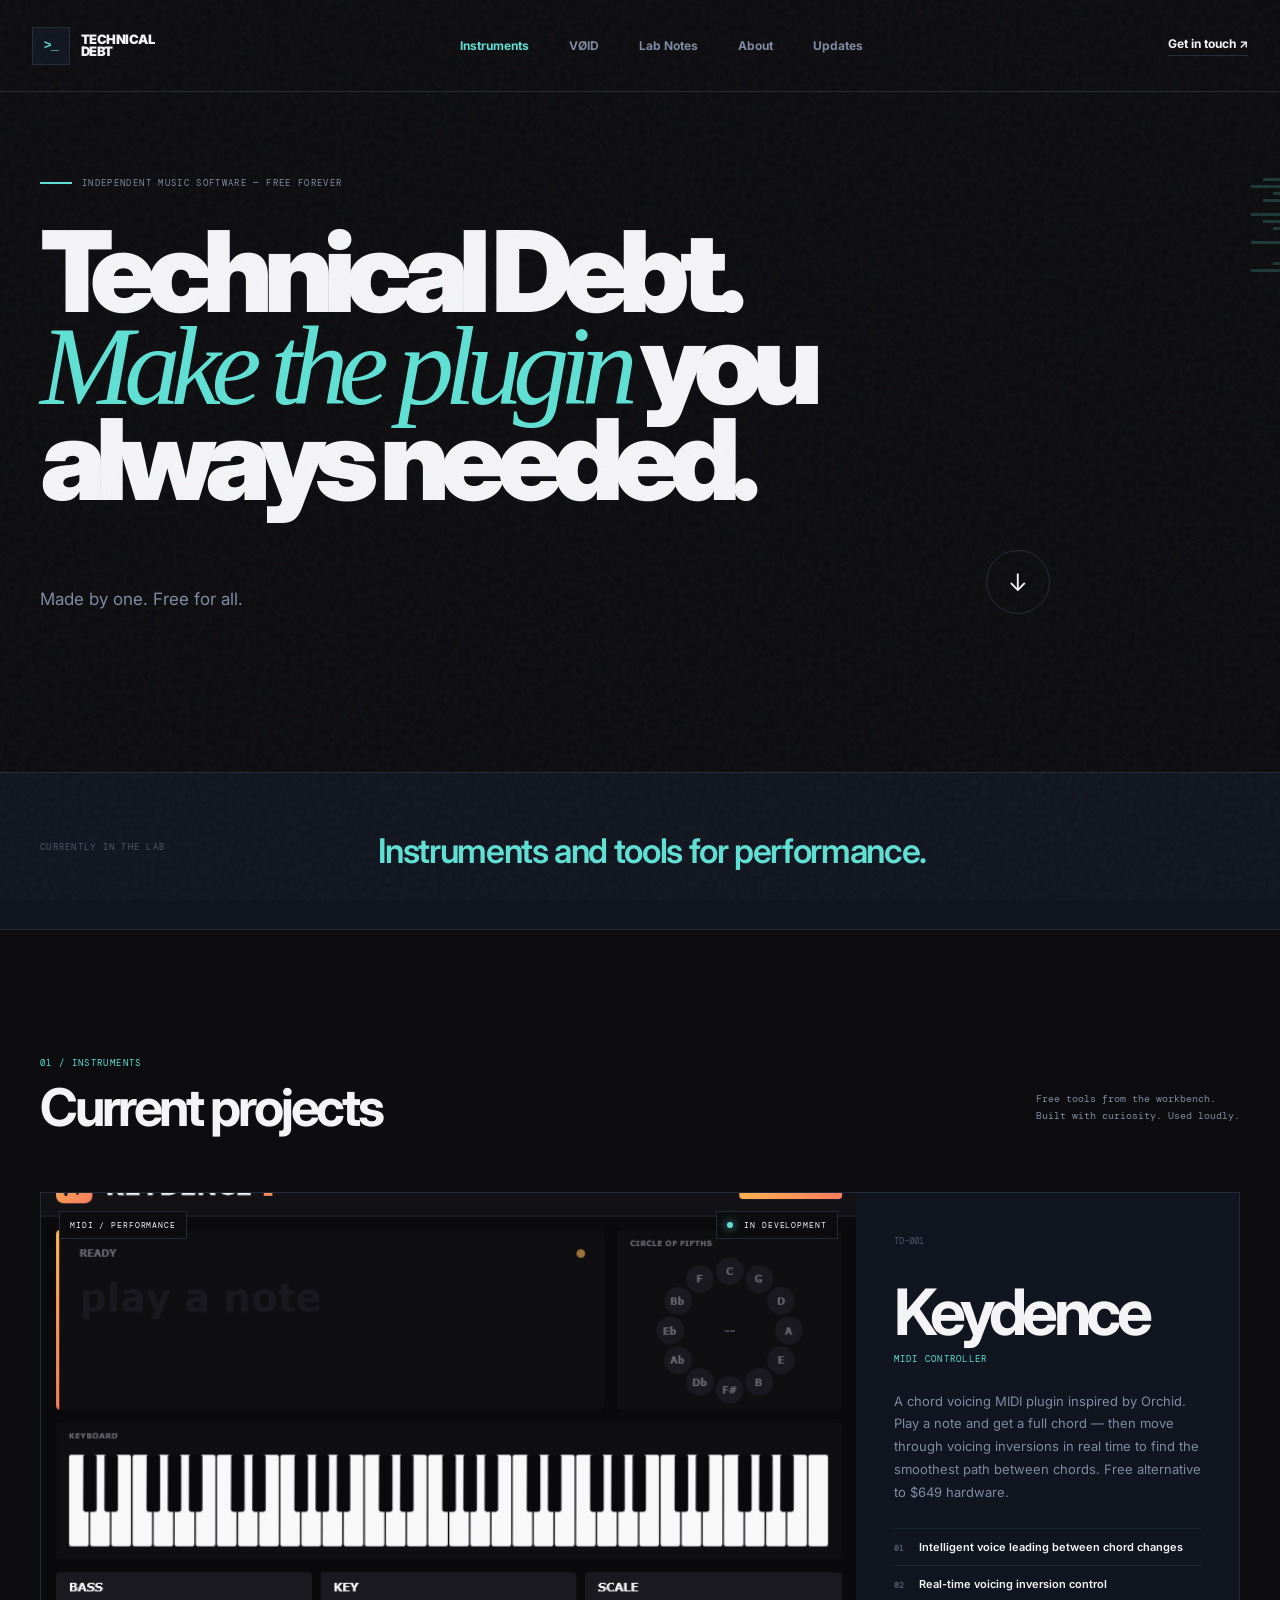
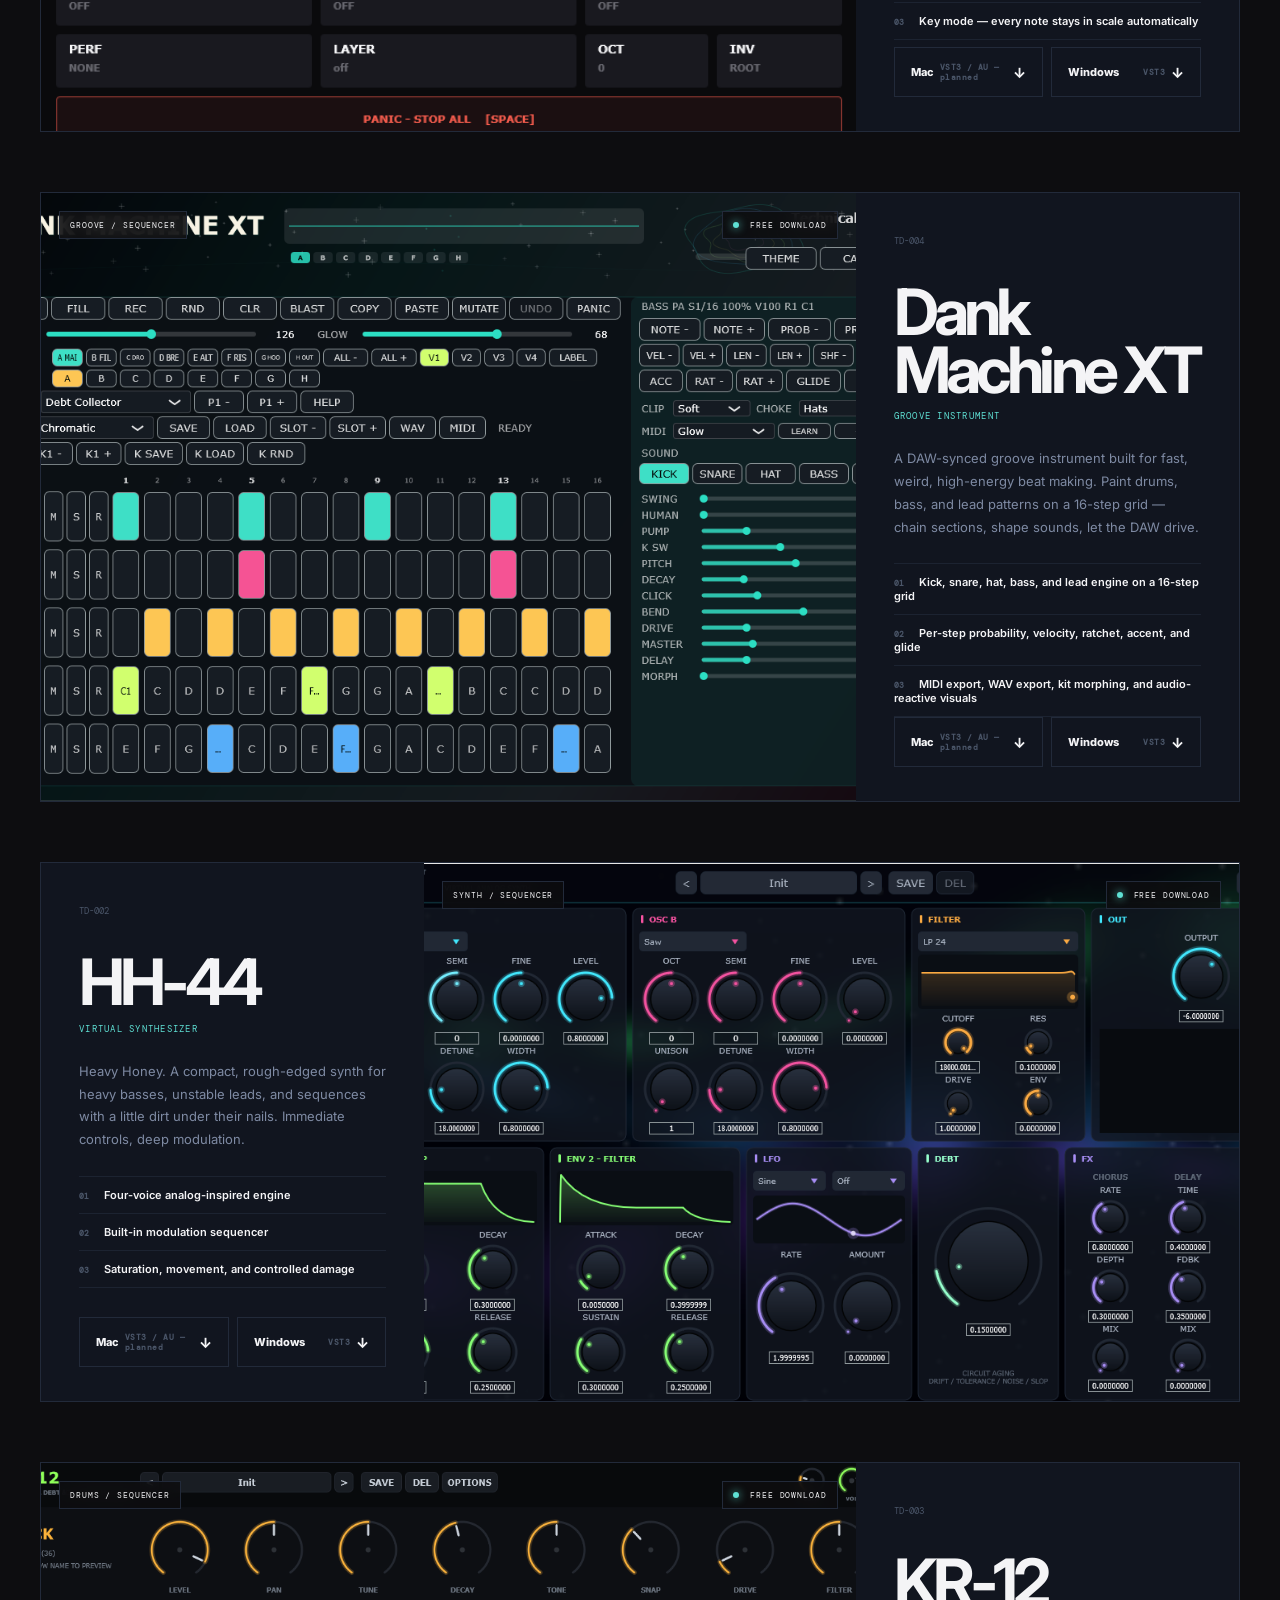
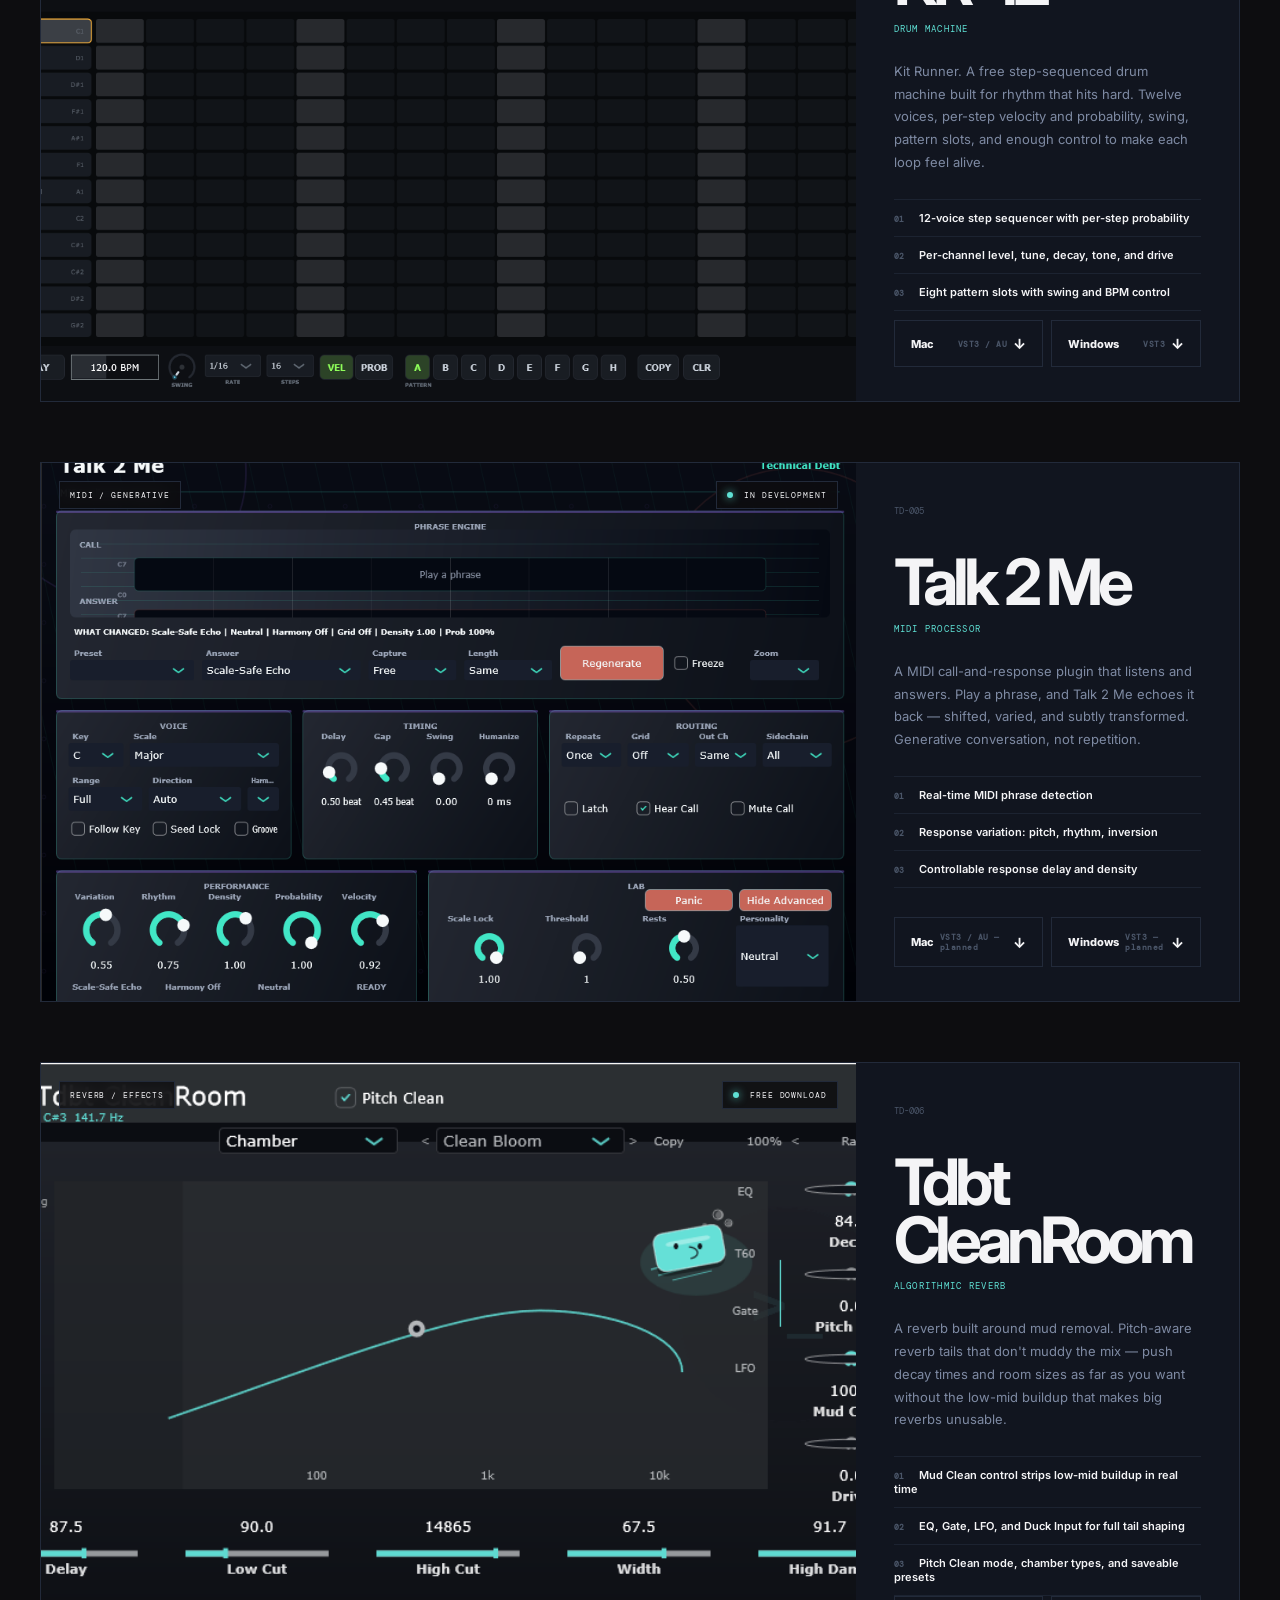
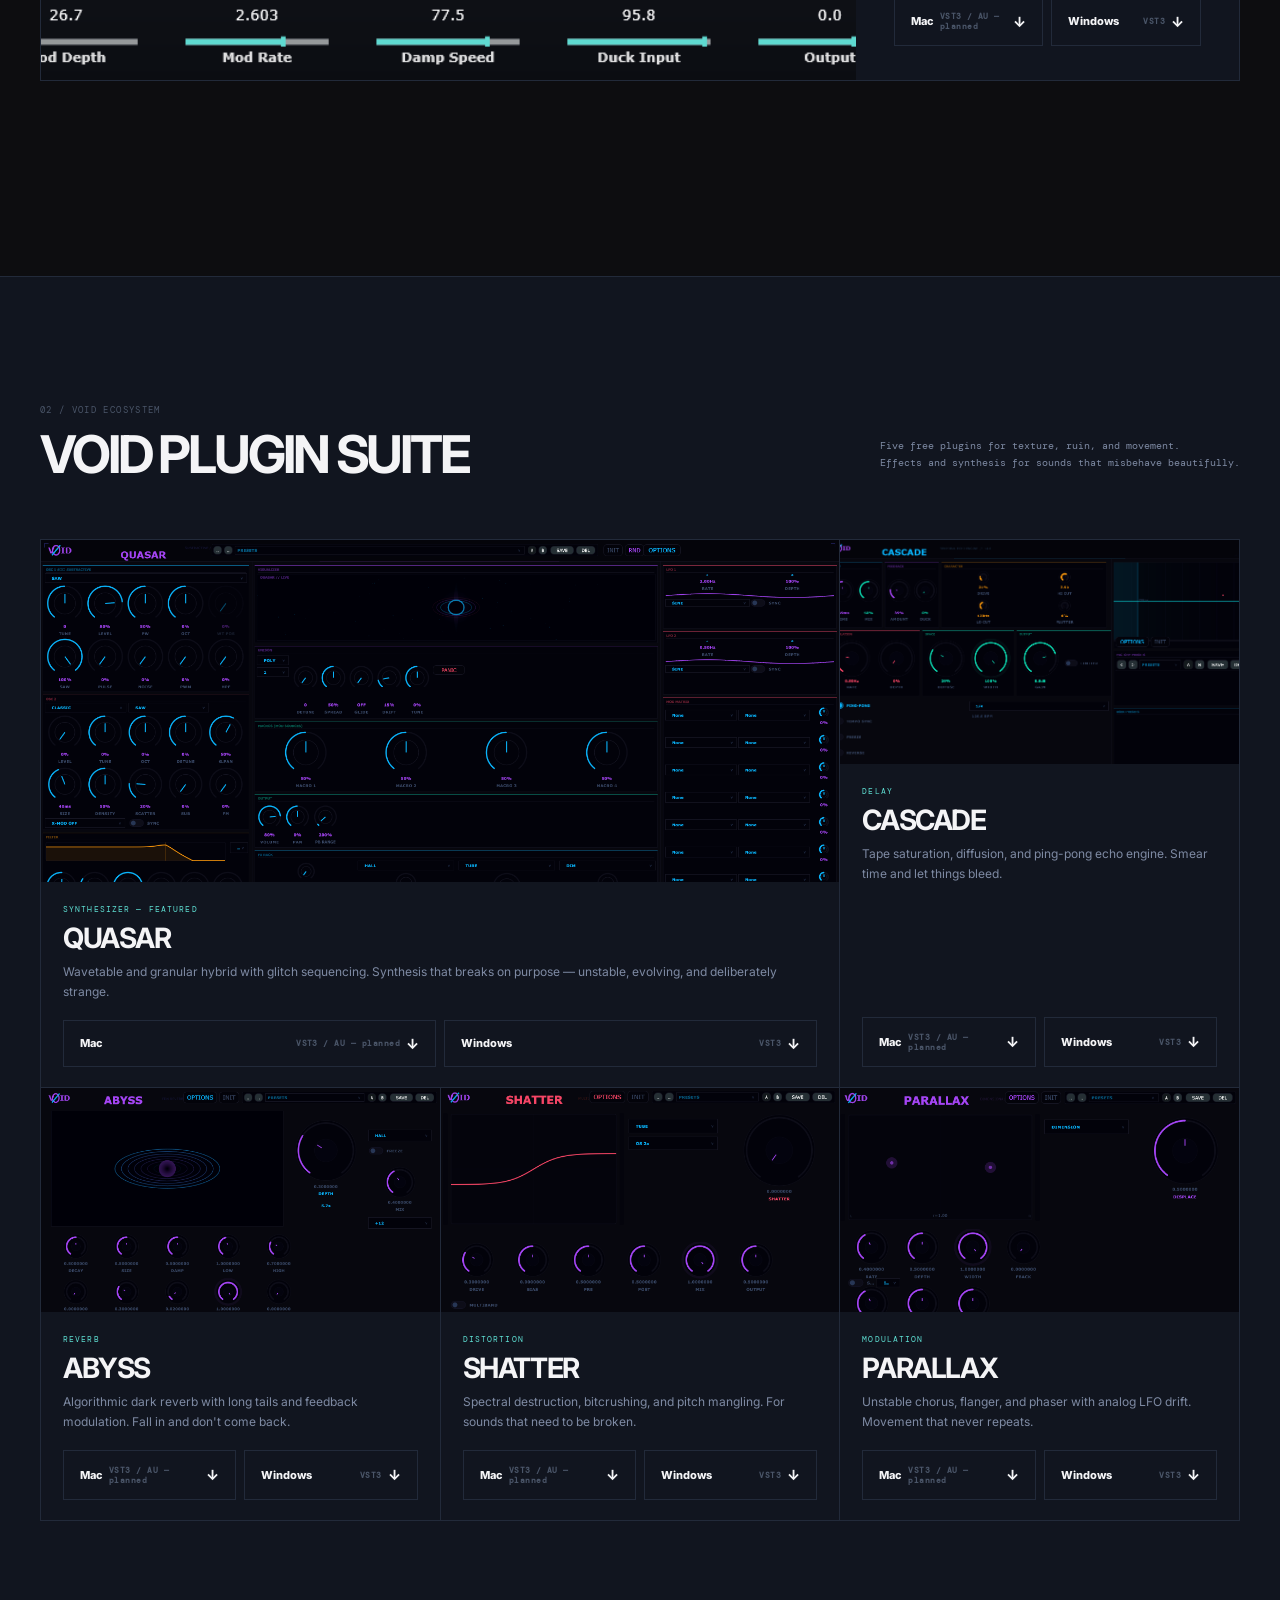
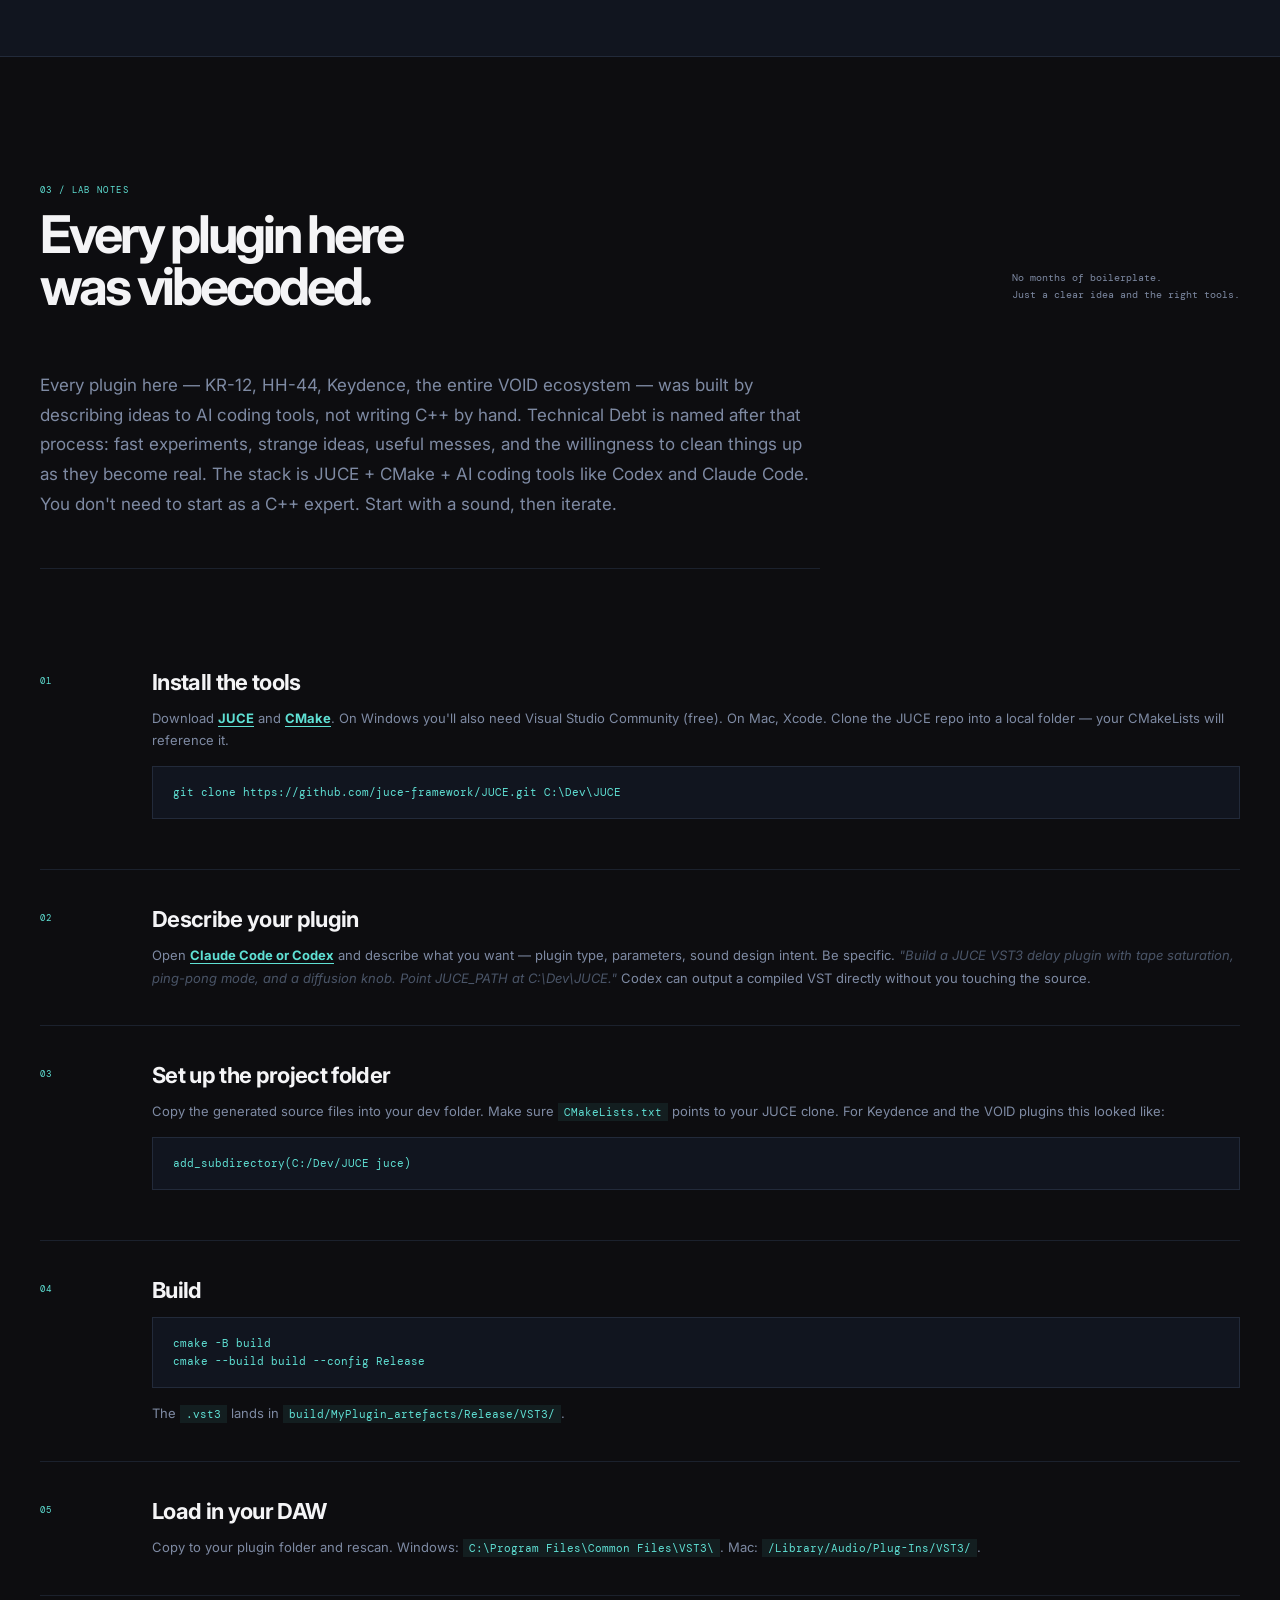
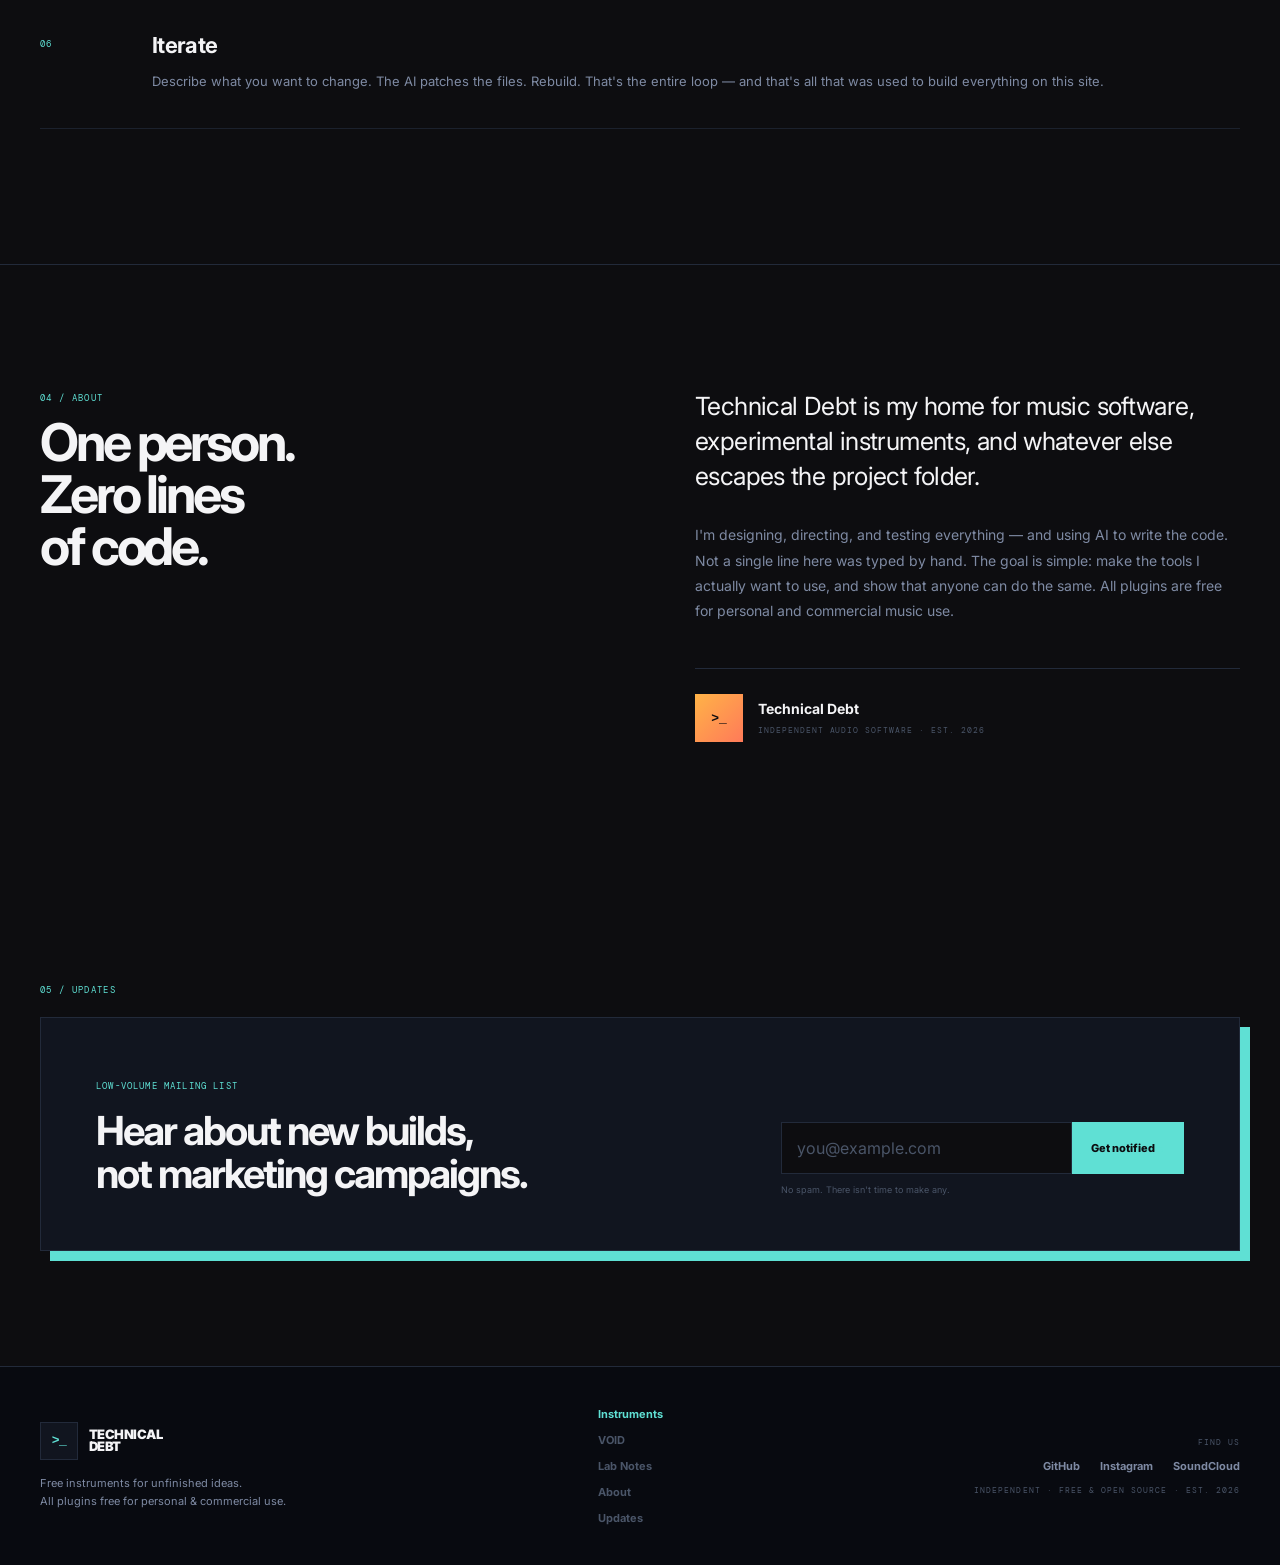
==== index.html @ ca0122f0 "Rename CleanRoom to Tdbt CleanRoom" ====
<!doctype html>
<html lang="en">
<head>
  <meta charset="UTF-8">
  <meta name="viewport" content="width=device-width, initial-scale=1.0">
  <meta name="theme-color" content="#5fe0d4">
  <link rel="icon" href="favicon.ico" sizes="any">
  <link rel="icon" href="favicon.png" type="image/png">
  <link rel="apple-touch-icon" href="favicon.png">
  <meta name="description" content="Technical Debt. Make the plugin you always needed.">
  <title>Technical Debt - Free instruments for unfinished ideas</title>
  <link rel="preconnect" href="https://fonts.googleapis.com">
  <link rel="preconnect" href="https://fonts.gstatic.com" crossorigin>
  <link href="https://fonts.googleapis.com/css2?family=DM+Mono:wght@400;500&family=Inter:wght@400;500;600;700;800;900&display=swap" rel="stylesheet">
  <link rel="stylesheet" href="style.css">
</head>
<body>
  <div class="grain"></div>
  <header>
    <a class="logo" href="#top" aria-label="Technical Debt home">
      <span class="logo-icon">
        <span class="glyph">&gt;_</span>
        <span class="accent-bar"></span>
      </span>
      <span>TECHNICAL<br>DEBT</span>
    </a>
    <nav aria-label="Main navigation">
      <a href="#instruments">Instruments</a>
      <a href="#void">VØID</a>
      <a href="#build">Lab Notes</a>
      <a href="#about">About</a>
      <a href="#updates">Updates</a>
    </nav>
    <a class="header-link" href="mailto:hello@techdebt.audio">Get in touch <span>&#8599;</span></a>
  </header>

  <main id="top">
    <section class="hero wrap">
      <div class="hero-grid" aria-hidden="true"></div>
      <div class="hero-tag mono"><span></span> INDEPENDENT MUSIC SOFTWARE &mdash; FREE FOREVER</div>
      <h1>Technical Debt.<br><em id="typing-word">Make the plugin</em> you always needed.<span class="cursor" aria-hidden="true"></span></h1>
      <div class="hero-bottom">
        <p>Made by one. Free for all.</p>
        <a class="round-link" href="#instruments" aria-label="See the instruments">&#8595;</a>
      </div>
      <div class="signal" aria-hidden="true">
        <i></i><i></i><i></i><i></i><i></i><i></i><i></i><i></i><i></i><i></i><i></i><i></i><i></i><i></i><i></i><i></i>
      </div>
    </section>

    <section class="manifesto fade-in">
      <div class="wrap manifesto-inner">
        <span class="mono">CURRENTLY IN THE LAB</span>
        <p>Instruments and tools for performance.</p>
      </div>
    </section>

    <section class="products wrap fade-in" id="instruments">
      <div class="section-head">
        <div>
          <span class="mono index">01 / INSTRUMENTS</span>
          <h2>Current projects</h2>
        </div>
        <p>Free tools from the workbench.<br>Built with curiosity. Used loudly.</p>
      </div>

      <article class="product product-keydence" onclick="window.location='keydence.html'" style="cursor:pointer;">
        <div class="product-image">
          <img src="assets/keydence vst.png" alt="Keydence MIDI performance plugin interface">
          <span class="corner-label mono">MIDI / PERFORMANCE</span>
          <span class="status mono"><i></i> IN DEVELOPMENT</span>
        </div>
        <div class="product-copy">
          <div class="product-number mono">TD-001</div>
          <h3>Keydence</h3>
          <p class="product-type">MIDI CONTROLLER</p>
          <p class="description">A chord voicing MIDI plugin inspired by Orchid. Play a note and get a full chord — then move through voicing inversions in real time to find the smoothest path between chords. Free alternative to $649 hardware.</p>
          <ul>
            <li><span>01</span> Intelligent voice leading between chord changes</li>
            <li><span>02</span> Real-time voicing inversion control</span></li>
            <li><span>03</span> Key mode — every note stays in scale automatically</li>
          </ul>
          <div class="download-group">
            <a class="download-btn" href="#" data-download="Keydence" data-platform="mac">
              <span class="dl-os">Mac</span><span class="dl-fmt mono">VST3 / AU — planned</span><span class="dl-arrow">&#8595;</span>
            </a>
            <a class="download-btn" href="#" data-download="Keydence" data-platform="win">
              <span class="dl-os">Windows</span><span class="dl-fmt mono">VST3</span><span class="dl-arrow">&#8595;</span>
            </a>
          </div>
        </div>
      </article>

      <article class="product product-dank">
        <div class="product-image">
          <img src="assets/Dank Machine XT VST snapshot.png" alt="Dank Machine XT groove instrument interface">
          <span class="corner-label mono">GROOVE / SEQUENCER</span>
          <span class="status mono status-available"><i></i> FREE DOWNLOAD</span>
        </div>
        <div class="product-copy" onclick="window.location='dankmachitext.html'" style="cursor:pointer">
          <div class="product-number mono">TD-004</div>
          <h3>Dank Machine XT</h3>
          <p class="product-type">GROOVE INSTRUMENT</p>
          <p class="description">A DAW-synced groove instrument built for fast, weird, high-energy beat making. Paint drums, bass, and lead patterns on a 16-step grid — chain sections, shape sounds, let the DAW drive.</p>
          <ul>
            <li><span>01</span> Kick, snare, hat, bass, and lead engine on a 16-step grid</li>
            <li><span>02</span> Per-step probability, velocity, ratchet, accent, and glide</li>
            <li><span>03</span> MIDI export, WAV export, kit morphing, and audio-reactive visuals</li>
          </ul>
          <div class="download-group">
            <a class="download-btn" href="#" data-download="Dank Machine XT" data-platform="mac">
              <span class="dl-os">Mac</span><span class="dl-fmt mono">VST3 / AU — planned</span><span class="dl-arrow">&#8595;</span>
            </a>
            <a class="download-btn" href="#" data-download="Dank Machine XT" data-platform="win">
              <span class="dl-os">Windows</span><span class="dl-fmt mono">VST3</span><span class="dl-arrow">&#8595;</span>
            </a>
          </div>
        </div>
      </article>

      <article class="product product-hh">
        <div class="product-image">
          <img src="assets/HH-44 VST.png" alt="HH-44 Heavy Honey virtual analog synthesizer interface">
          <span class="corner-label mono">SYNTH / SEQUENCER</span>
          <span class="status mono status-available"><i></i> FREE DOWNLOAD</span>
        </div>
        <div class="product-copy" onclick="window.location='hh-44.html'" style="cursor:pointer">
          <div class="product-number mono">TD-002</div>
          <h3>HH-44</h3>
          <p class="product-type">VIRTUAL SYNTHESIZER</p>
          <p class="description">Heavy Honey. A compact, rough-edged synth for heavy basses, unstable leads, and sequences with a little dirt under their nails. Immediate controls, deep modulation.</p>
          <ul>
            <li><span>01</span> Four-voice analog-inspired engine</li>
            <li><span>02</span> Built-in modulation sequencer</li>
            <li><span>03</span> Saturation, movement, and controlled damage</li>
          </ul>
          <div class="download-group">
            <a class="download-btn" href="#" data-download="HH-44" data-platform="mac">
              <span class="dl-os">Mac</span><span class="dl-fmt mono">VST3 / AU — planned</span><span class="dl-arrow">&#8595;</span>
            </a>
            <a class="download-btn" href="#" data-download="HH-44" data-platform="win">
              <span class="dl-os">Windows</span><span class="dl-fmt mono">VST3</span><span class="dl-arrow">&#8595;</span>
            </a>
          </div>
        </div>
      </article>

      <article class="product product-kr">
        <div class="product-image">
          <img src="assets/KR-12 VST.png" alt="KR-12 Kit Runner drum machine sequencer interface">
          <span class="corner-label mono">DRUMS / SEQUENCER</span>
          <span class="status mono status-available"><i></i> FREE DOWNLOAD</span>
        </div>
        <div class="product-copy" onclick="window.location='kr-12.html'" style="cursor:pointer">
          <div class="product-number mono">TD-003</div>
          <h3>KR-12</h3>
          <p class="product-type">DRUM MACHINE</p>
          <p class="description">Kit Runner. A free step-sequenced drum machine built for rhythm that hits hard. Twelve voices, per-step velocity and probability, swing, pattern slots, and enough control to make each loop feel alive.</p>
          <ul>
            <li><span>01</span> 12-voice step sequencer with per-step probability</li>
            <li><span>02</span> Per-channel level, tune, decay, tone, and drive</li>
            <li><span>03</span> Eight pattern slots with swing and BPM control</li>
          </ul>
          <div class="download-group">
            <a class="download-btn" href="#" data-download="KR-12" data-platform="mac">
              <span class="dl-os">Mac</span><span class="dl-fmt mono">VST3 / AU</span><span class="dl-arrow">&#8595;</span>
            </a>
            <a class="download-btn" href="#" data-download="KR-12" data-platform="win">
              <span class="dl-os">Windows</span><span class="dl-fmt mono">VST3</span><span class="dl-arrow">&#8595;</span>
            </a>
          </div>
        </div>
      </article>

      <article class="product product-talk2me">
        <div class="product-image">
          <img src="assets/Talk 2 Me vst.png" alt="Talk 2 Me MIDI call-and-response plugin interface">
          <span class="corner-label mono">MIDI / GENERATIVE</span>
          <span class="status mono"><i></i> IN DEVELOPMENT</span>
        </div>
        <div class="product-copy">
          <div class="product-number mono">TD-005</div>
          <h3>Talk 2 Me</h3>
          <p class="product-type">MIDI PROCESSOR</p>
          <p class="description">A MIDI call-and-response plugin that listens and answers. Play a phrase, and Talk 2 Me echoes it back — shifted, varied, and subtly transformed. Generative conversation, not repetition.</p>
          <ul>
            <li><span>01</span> Real-time MIDI phrase detection</li>
            <li><span>02</span> Response variation: pitch, rhythm, inversion</li>
            <li><span>03</span> Controllable response delay and density</li>
          </ul>
          <div class="download-group">
            <a class="download-btn" href="#" data-download="Talk 2 Me" data-platform="mac">
              <span class="dl-os">Mac</span><span class="dl-fmt mono">VST3 / AU — planned</span><span class="dl-arrow">&#8595;</span>
            </a>
            <a class="download-btn" href="#" data-download="Talk 2 Me" data-platform="win">
              <span class="dl-os">Windows</span><span class="dl-fmt mono">VST3 — planned</span><span class="dl-arrow">&#8595;</span>
            </a>
          </div>
        </div>
      </article>

      <article class="product product-cleanroom">
        <div class="product-image">
          <img src="assets/Tdbt cleanroom vst.png" alt="Tdbt CleanRoom algorithmic reverb plugin interface">
          <span class="corner-label mono">REVERB / EFFECTS</span>
          <span class="status mono status-available"><i></i> FREE DOWNLOAD</span>
        </div>
        <div class="product-copy" onclick="window.location='cleanroom.html'" style="cursor:pointer">
          <div class="product-number mono">TD-006</div>
          <h3>Tdbt CleanRoom</h3>
          <p class="product-type">ALGORITHMIC REVERB</p>
          <p class="description">A reverb built around mud removal. Pitch-aware reverb tails that don't muddy the mix — push decay times and room sizes as far as you want without the low-mid buildup that makes big reverbs unusable.</p>
          <ul>
            <li><span>01</span> Mud Clean control strips low-mid buildup in real time</li>
            <li><span>02</span> EQ, Gate, LFO, and Duck Input for full tail shaping</li>
            <li><span>03</span> Pitch Clean mode, chamber types, and saveable presets</li>
          </ul>
          <div class="download-group">
            <a class="download-btn" href="#" data-download="Tdbt CleanRoom" data-platform="mac">
              <span class="dl-os">Mac</span><span class="dl-fmt mono">VST3 / AU — planned</span><span class="dl-arrow">&#8595;</span>
            </a>
            <a class="download-btn" href="#" data-download="Tdbt CleanRoom" data-platform="win">
              <span class="dl-os">Windows</span><span class="dl-fmt mono">VST3</span><span class="dl-arrow">&#8595;</span>
            </a>
          </div>
        </div>
      </article>

    </section>

    <section class="void-section fade-in" id="void">
      <div class="wrap">
        <div class="section-head void-head">
          <div>
            <span class="mono index void-index">02 / VOID ECOSYSTEM</span>
            <h2>VOID PLUGIN SUITE</h2>
          </div>
          <p>Five free plugins for texture, ruin, and movement.<br>Effects and synthesis for sounds that misbehave beautifully.</p>
        </div>
        <div class="void-grid">

          <article class="void-card void-card-featured">
            <div class="void-image">
              <img src="assets/quasar vst.png" alt="QUASAR wavetable and granular synthesizer plugin interface">
            </div>
            <div class="void-body">
              <span class="void-tag mono">SYNTHESIZER &mdash; FEATURED</span>
              <h3>QUASAR</h3>
              <p>Wavetable and granular hybrid with glitch sequencing. Synthesis that breaks on purpose — unstable, evolving, and deliberately strange.</p>
              <div class="download-group">
                <a class="download-btn" href="#" data-download="QUASAR" data-platform="mac"><span class="dl-os">Mac</span><span class="dl-fmt mono">VST3 / AU — planned</span><span class="dl-arrow">&#8595;</span></a>
                <a class="download-btn" href="#" data-download="QUASAR" data-platform="win"><span class="dl-os">Windows</span><span class="dl-fmt mono">VST3</span><span class="dl-arrow">&#8595;</span></a>
              </div>
            </div>
          </article>

          <article class="void-card">
            <div class="void-image">
              <img src="assets/cascade vst.png" alt="CASCADE tape delay plugin interface">
            </div>
            <div class="void-body">
              <span class="void-tag mono">DELAY</span>
              <h3>CASCADE</h3>
              <p>Tape saturation, diffusion, and ping-pong echo engine. Smear time and let things bleed.</p>
              <div class="download-group">
                <a class="download-btn" href="#" data-download="CASCADE" data-platform="mac"><span class="dl-os">Mac</span><span class="dl-fmt mono">VST3 / AU — planned</span><span class="dl-arrow">&#8595;</span></a>
                <a class="download-btn" href="#" data-download="CASCADE" data-platform="win"><span class="dl-os">Windows</span><span class="dl-fmt mono">VST3</span><span class="dl-arrow">&#8595;</span></a>
              </div>
            </div>
          </article>

          <article class="void-card">
            <div class="void-image">
              <img src="assets/abyss vst.png" alt="ABYSS algorithmic dark reverb plugin interface">
            </div>
            <div class="void-body">
              <span class="void-tag mono">REVERB</span>
              <h3>ABYSS</h3>
              <p>Algorithmic dark reverb with long tails and feedback modulation. Fall in and don't come back.</p>
              <div class="download-group">
                <a class="download-btn" href="#" data-download="ABYSS" data-platform="mac"><span class="dl-os">Mac</span><span class="dl-fmt mono">VST3 / AU — planned</span><span class="dl-arrow">&#8595;</span></a>
                <a class="download-btn" href="#" data-download="ABYSS" data-platform="win"><span class="dl-os">Windows</span><span class="dl-fmt mono">VST3</span><span class="dl-arrow">&#8595;</span></a>
              </div>
            </div>
          </article>

          <article class="void-card">
            <div class="void-image">
              <img src="assets/shatter vst.png" alt="SHATTER spectral distortion plugin interface">
            </div>
            <div class="void-body">
              <span class="void-tag mono">DISTORTION</span>
              <h3>SHATTER</h3>
              <p>Spectral destruction, bitcrushing, and pitch mangling. For sounds that need to be broken.</p>
              <div class="download-group">
                <a class="download-btn" href="#" data-download="SHATTER" data-platform="mac"><span class="dl-os">Mac</span><span class="dl-fmt mono">VST3 / AU — planned</span><span class="dl-arrow">&#8595;</span></a>
                <a class="download-btn" href="#" data-download="SHATTER" data-platform="win"><span class="dl-os">Windows</span><span class="dl-fmt mono">VST3</span><span class="dl-arrow">&#8595;</span></a>
              </div>
            </div>
          </article>

          <article class="void-card">
            <div class="void-image">
              <img src="assets/parallax vst.png" alt="PARALLAX analog modulation plugin interface">
            </div>
            <div class="void-body">
              <span class="void-tag mono">MODULATION</span>
              <h3>PARALLAX</h3>
              <p>Unstable chorus, flanger, and phaser with analog LFO drift. Movement that never repeats.</p>
              <div class="download-group">
                <a class="download-btn" href="#" data-download="PARALLAX" data-platform="mac"><span class="dl-os">Mac</span><span class="dl-fmt mono">VST3 / AU — planned</span><span class="dl-arrow">&#8595;</span></a>
                <a class="download-btn" href="#" data-download="PARALLAX" data-platform="win"><span class="dl-os">Windows</span><span class="dl-fmt mono">VST3</span><span class="dl-arrow">&#8595;</span></a>
              </div>
            </div>
          </article>

        </div>
      </div>
    </section>

    <section class="build wrap fade-in" id="build">
      <div class="section-head">
        <div>
          <span class="mono index">03 / LAB NOTES</span>
          <h2>Every plugin here<br>was vibecoded.</h2>
        </div>
        <p>No months of boilerplate.<br>Just a clear idea and the right tools.</p>
      </div>
      <div class="build-intro">
        <p>Every plugin here — KR-12, HH-44, Keydence, the entire VOID ecosystem — was built by describing ideas to AI coding tools, not writing C++ by hand. Technical Debt is named after that process: fast experiments, strange ideas, useful messes, and the willingness to clean things up as they become real. The stack is JUCE + CMake + AI coding tools like Codex and Claude Code. You don't need to start as a C++ expert. Start with a sound, then iterate.</p>
      </div>
      <ol class="build-steps">
        <li class="build-step">
          <span class="step-num mono">01</span>
          <div class="step-body">
            <h3>Install the tools</h3>
            <p>Download <a href="https://juce.com" target="_blank" rel="noopener">JUCE</a> and <a href="https://cmake.org" target="_blank" rel="noopener">CMake</a>. On Windows you'll also need Visual Studio Community (free). On Mac, Xcode. Clone the JUCE repo into a local folder — your CMakeLists will reference it.</p>
            <pre><code>git clone https://github.com/juce-framework/JUCE.git C:\Dev\JUCE</code></pre>
          </div>
        </li>
        <li class="build-step">
          <span class="step-num mono">02</span>
          <div class="step-body">
            <h3>Describe your plugin</h3>
            <p>Open <a href="https://claude.ai" target="_blank" rel="noopener">Claude Code or Codex</a> and describe what you want — plugin type, parameters, sound design intent. Be specific. <em>"Build a JUCE VST3 delay plugin with tape saturation, ping-pong mode, and a diffusion knob. Point JUCE_PATH at C:\Dev\JUCE."</em> Codex can output a compiled VST directly without you touching the source.</p>
          </div>
        </li>
        <li class="build-step">
          <span class="step-num mono">03</span>
          <div class="step-body">
            <h3>Set up the project folder</h3>
            <p>Copy the generated source files into your dev folder. Make sure <code>CMakeLists.txt</code> points to your JUCE clone. For Keydence and the VOID plugins this looked like:</p>
            <pre><code>add_subdirectory(C:/Dev/JUCE juce)</code></pre>
          </div>
        </li>
        <li class="build-step">
          <span class="step-num mono">04</span>
          <div class="step-body">
            <h3>Build</h3>
            <pre><code>cmake -B build
cmake --build build --config Release</code></pre>
            <p>The <code>.vst3</code> lands in <code>build/MyPlugin_artefacts/Release/VST3/</code>.</p>
          </div>
        </li>
        <li class="build-step">
          <span class="step-num mono">05</span>
          <div class="step-body">
            <h3>Load in your DAW</h3>
            <p>Copy to your plugin folder and rescan. Windows: <code>C:\Program Files\Common Files\VST3\</code>. Mac: <code>/Library/Audio/Plug-Ins/VST3/</code>.</p>
          </div>
        </li>
        <li class="build-step">
          <span class="step-num mono">06</span>
          <div class="step-body">
            <h3>Iterate</h3>
            <p>Describe what you want to change. The AI patches the files. Rebuild. That's the entire loop — and that's all that was used to build everything on this site.</p>
          </div>
        </li>
      </ol>
    </section>

    <section class="about fade-in" id="about">
      <div class="wrap about-grid">
        <div>
          <span class="mono index">04 / ABOUT</span>
          <h2>One person.<br>Zero lines<br>of code.</h2>
        </div>
        <div class="about-copy">
          <p class="large">Technical Debt is my home for music software, experimental instruments, and whatever else escapes the project folder.</p>
          <p>I'm designing, directing, and testing everything — and using AI to write the code. Not a single line here was typed by hand. The goal is simple: make the tools I actually want to use, and show that anyone can do the same. All plugins are free for personal and commercial music use.</p>
          <div class="maker">
            <span class="maker-mark">&gt;_</span>
            <div><strong>Technical Debt</strong><small class="mono">INDEPENDENT AUDIO SOFTWARE &middot; EST. 2026</small></div>
          </div>
        </div>
      </div>
    </section>

    <section class="updates wrap" id="updates">
      <span class="mono index">05 / UPDATES</span>
      <div class="update-card">
        <div>
          <span class="mono">LOW-VOLUME MAILING LIST</span>
          <h2>Hear about new builds,<br>not marketing campaigns.</h2>
        </div>
        <form id="signup-form">
          <label class="sr-only" for="email">Email address</label>
          <input id="email" type="email" required placeholder="you@example.com">
          <button type="submit">Get notified <span>&#8599;</span></button>
          <small>No spam. There isn't time to make any.</small>
        </form>
      </div>
    </section>
  </main>

  <footer>
    <div class="wrap footer-inner">
      <div class="footer-left">
        <a class="logo" href="#top" aria-label="Technical Debt home">
          <span class="logo-icon">
            <span class="glyph">&gt;_</span>
            <span class="accent-bar"></span>
          </span>
          <span>TECHNICAL<br>DEBT</span>
        </a>
        <p>Free instruments for unfinished ideas.<br>All plugins free for personal &amp; commercial use.</p>
      </div>
      <nav class="footer-nav" aria-label="Footer navigation">
        <a href="#instruments">Instruments</a>
        <a href="#void">VOID</a>
        <a href="#build">Lab Notes</a>
        <a href="#about">About</a>
        <a href="#updates">Updates</a>
      </nav>
      <div class="footer-socials">
        <span class="mono">FIND US</span>
        <div class="social-links">
          <a href="#" aria-label="GitHub">GitHub</a>
          <a href="#" aria-label="Instagram">Instagram</a>
          <a href="#" aria-label="SoundCloud">SoundCloud</a>
        </div>
        <span class="mono footer-copy">INDEPENDENT &middot; FREE &amp; OPEN SOURCE &middot; EST. 2026</span>
      </div>
    </div>
  </footer>

  <dialog id="interest-dialog">
    <button class="close" aria-label="Close">&times;</button>
    <span class="mono">PROJECT UPDATE</span>
    <h2>Follow <b id="dialog-product">this project</b></h2>
    <p>Add your email and you'll be first to hear when a demo or test build is ready.</p>
    <form id="interest-form">
      <label class="sr-only" for="interest-email">Email address</label>
      <input id="interest-email" type="email" required placeholder="you@example.com">
      <button type="submit">Keep me posted <span>&#8599;</span></button>
    </form>
    <small>This prototype saves your signup in this browser only.</small>
  </dialog>
  <div class="toast" id="toast" role="status"></div>
  <script src="app.js"></script>
</body>
</html>
---- style.css ----
:root {
  --bg: #0d0d10;
  --surface: #11151f;
  --teal: #5fe0d4;
  --orange: #ffb347;
  --orange-hot: #ff7a59;
  --text: #f4f4f6;
  --muted: #7e8aa3;
  --dim: #4a5568;
  --border: #222a3a;
  --line: rgba(34, 42, 58, .7);
  /* legacy aliases so old references still work */
  --black: #0d0d10;
  --paper: #0d0d10;
  --acid: #5fe0d4;
  --gray: #7e8aa3;
}

* { box-sizing: border-box; }
html { scroll-behavior: smooth; }
body { margin: 0; overflow-x: hidden; color: var(--text); background: var(--bg); font-family: Inter, sans-serif; }
button, input { font: inherit; }
a { color: inherit; }
.wrap { width: min(1200px, calc(100% - 64px)); margin-inline: auto; }
.mono { font-family: "DM Mono", monospace; }
.grain { position: fixed; z-index: 20; inset: 0; opacity: .04; pointer-events: none; background-image: url("data:image/svg+xml,%3Csvg viewBox='0 0 200 200' xmlns='http://www.w3.org/2000/svg'%3E%3Cfilter id='n'%3E%3CfeTurbulence type='fractalNoise' baseFrequency='.8' numOctaves='3' stitchTiles='stitch'/%3E%3C/filter%3E%3Crect width='100%25' height='100%25' filter='url(%23n)'/%3E%3C/svg%3E"); }
.sr-only { position: absolute; width: 1px; height: 1px; padding: 0; margin: -1px; overflow: hidden; clip: rect(0,0,0,0); white-space: nowrap; border: 0; }

header { height: 92px; max-width: 1320px; margin: auto; padding: 0 32px; display: flex; align-items: center; justify-content: space-between; border-bottom: 1px solid var(--border); }
.logo { display: inline-flex; align-items: center; gap: 11px; color: var(--text); font-size: 13px; font-weight: 900; line-height: .88; letter-spacing: -.04em; text-decoration: none; }
.logo-icon { width: 38px; height: 38px; display: grid; place-items: center; position: relative; background: var(--surface); border: 1px solid var(--border); flex-shrink: 0; overflow: hidden; }
.logo-icon .glyph { font-family: "Courier New", monospace; font-size: 13px; font-weight: 800; color: var(--teal); line-height: 1; }
.logo-icon .accent-bar { display: none; }
nav { display: flex; gap: 40px; }
nav a, .header-link { font-size: 12px; font-weight: 700; text-decoration: none; color: var(--muted); transition: color .15s; }
nav a:hover, .header-link:hover { color: var(--teal); }
.header-link { padding-bottom: 4px; border-bottom: 1px solid var(--border); color: var(--text); }

.hero { min-height: 680px; position: relative; padding-top: 85px; }
.hero-tag { display: flex; align-items: center; gap: 10px; font-size: 9px; letter-spacing: .15em; color: var(--muted); }
.hero-tag span { width: 32px; height: 2px; background: var(--teal); }
.hero h1 { max-width: 1050px; margin: 36px 0 45px; font-size: clamp(65px, 8.8vw, 126px); line-height: .82; letter-spacing: -.085em; font-weight: 900; color: var(--text); }
.hero h1 em { color: var(--teal); font-family: Georgia, serif; font-weight: 400; }
.hero-bottom { max-width: 1010px; display: flex; align-items: end; justify-content: space-between; }
.hero-bottom p { max-width: 490px; margin: 0; color: var(--muted); font-size: 17px; line-height: 1.7; }
.round-link { width: 64px; height: 64px; display: grid; place-items: center; border: 1px solid var(--border); border-radius: 50%; font-size: 24px; text-decoration: none; color: var(--text); transition: .2s; }
.round-link:hover { color: var(--bg); background: var(--teal); border-color: var(--teal); transform: translateY(5px); }
.signal { position: absolute; right: 0; top: 60px; height: 120px; display: flex; align-items: center; gap: 4px; transform: rotate(90deg); transform-origin: right bottom; opacity: .2; }
.signal i { display: block; width: 3px; height: calc(8px + var(--h, 30px)); background: var(--teal); }
.signal i:nth-child(3n) { --h: 65px; }.signal i:nth-child(4n) { --h: 90px; }.signal i:nth-child(5n) { --h: 45px; }

.manifesto { padding: 58px 0; color: var(--teal); background: var(--surface); border-top: 1px solid var(--border); border-bottom: 1px solid var(--border); }
.manifesto-inner { display: grid; grid-template-columns: .5fr 1.5fr; gap: 50px; align-items: start; }
.manifesto span { padding-top: 10px; color: var(--dim); font-size: 9px; letter-spacing: .14em; }
.manifesto p { max-width: 850px; margin: 0; font-size: 34px; line-height: 1.18; letter-spacing: -.04em; font-weight: 600; }

.products { padding-block: 120px 135px; }
.section-head { display: flex; align-items: end; justify-content: space-between; margin-bottom: 58px; }
.index { color: var(--teal); font-size: 9px; letter-spacing: .15em; }
.section-head h2, .about h2 { margin: 12px 0 0; font-size: 52px; line-height: 1; letter-spacing: -.06em; color: var(--text); }
.section-head > p { color: var(--muted); font-family: "DM Mono", monospace; font-size: 10px; line-height: 1.7; }
.product { display: grid; grid-template-columns: 1.36fr .64fr; min-height: 540px; margin-bottom: 60px; border: 1px solid var(--border); background: var(--surface); }
.product-hh { grid-template-columns: .64fr 1.36fr; }
.product-hh .product-image { order: 2; }.product-hh .product-copy { order: 1; }
.product-image { position: relative; min-height: 520px; overflow: hidden; background: #080a10; }
.product-image img { width: 100%; height: 100%; position: absolute; inset: 0; object-fit: cover; filter: saturate(.9) contrast(1.03); transition: transform .6s; }
.product:hover .product-image img { transform: scale(1.025); }
.corner-label, .status { position: absolute; z-index: 2; top: 18px; padding: 8px 10px; color: var(--text); background: rgba(13,13,16,.85); backdrop-filter: blur(8px); font-size: 8px; letter-spacing: .11em; border: 1px solid var(--border); }
.corner-label { left: 18px; }.status { right: 18px; }
.status i { display: inline-block; width: 6px; height: 6px; margin-right: 5px; border-radius: 50%; background: var(--teal); box-shadow: 0 0 8px var(--teal); }
.product-hh .status i { background: var(--orange-hot); box-shadow: 0 0 8px var(--orange-hot); }
.product-copy { padding: 42px 38px 34px; display: flex; flex-direction: column; }
.product-number { font-size: 9px; color: var(--dim); }
.product-copy h3 { margin: 36px 0 2px; font-size: 64px; line-height: .9; letter-spacing: -.075em; color: var(--text); }
.product-type { margin: 10px 0 25px; color: var(--teal); font-family: "DM Mono", monospace; font-size: 9px; letter-spacing: .14em; }
.description { margin: 0 0 25px; color: var(--muted); font-size: 13px; line-height: 1.75; }
.product-copy ul { margin: 0; padding: 0; list-style: none; border-top: 1px solid var(--line); }
.product-copy li { padding: 11px 0; border-bottom: 1px solid var(--line); font-size: 11px; font-weight: 600; color: var(--text); }
.product-copy li span { margin-right: 12px; color: var(--dim); font-family: "DM Mono", monospace; font-size: 8px; }
.product-button { margin-top: auto; padding: 15px 18px; display: flex; justify-content: space-between; border: 1px solid var(--teal); color: var(--bg); background: var(--teal); font-size: 11px; font-weight: 800; cursor: pointer; transition: .2s; }
.product-button:hover { background: transparent; color: var(--teal); }

.download-group { margin-top: auto; display: grid; grid-template-columns: 1fr 1fr; gap: 8px; }
.download-btn { padding: 14px 16px; display: flex; align-items: center; justify-content: space-between; gap: 6px; border: 1px solid var(--border); color: var(--text); background: transparent; text-decoration: none; font-size: 11px; font-weight: 800; transition: .2s; }
.download-btn:hover { color: var(--bg); background: var(--teal); border-color: var(--teal); }
.dl-os { flex: 1; }
.dl-fmt { color: var(--dim); font-size: 8px; letter-spacing: .06em; }
.download-btn:hover .dl-fmt { color: var(--bg); opacity: .6; }
.dl-arrow { font-size: 14px; }

.status-available i { background: var(--teal) !important; box-shadow: 0 0 8px var(--teal) !important; }

.build { padding-block: 120px 135px; }
.build-intro { max-width: 780px; margin-bottom: 64px; padding-bottom: 48px; border-bottom: 1px solid var(--line); }
.build-intro p { margin: 0; font-size: 17px; line-height: 1.75; color: var(--muted); }
.build-steps { margin: 0; padding: 0; list-style: none; }
.build-step { display: grid; grid-template-columns: 80px 1fr; gap: 0 32px; padding-block: 36px; border-bottom: 1px solid var(--line); }
.step-num { font-size: 9px; letter-spacing: .13em; color: var(--teal); padding-top: 6px; }
.step-body h3 { margin: 0 0 12px; font-size: 22px; letter-spacing: -.03em; color: var(--text); }
.step-body p { margin: 0 0 14px; font-size: 13px; line-height: 1.75; color: var(--muted); }
.step-body p:last-child { margin-bottom: 0; }
.step-body a { color: var(--teal); font-weight: 700; text-decoration: underline; text-underline-offset: 3px; }
.step-body a:hover { color: var(--orange); }
.step-body em { font-style: italic; color: var(--dim); }
.step-body pre { margin: 14px 0; padding: 16px 20px; background: var(--surface); border: 1px solid var(--border); overflow-x: auto; }
.step-body code { font-family: "DM Mono", monospace; font-size: 11px; color: var(--teal); background: rgba(95,224,212,.08); padding: 2px 6px; }
.step-body pre code { display: block; line-height: 1.7; color: var(--teal); background: none; padding: 0; }

.void-section { padding-block: 120px 135px; background: var(--surface); color: var(--text); border-top: 1px solid var(--border); border-bottom: 1px solid var(--border); }
.void-section .section-head { margin-bottom: 58px; }
.void-section .section-head h2 { margin: 12px 0 0; font-size: 52px; line-height: 1; letter-spacing: -.06em; }
.void-section .section-head > p { color: var(--muted); font-family: "DM Mono", monospace; font-size: 10px; line-height: 1.7; }
.void-index { color: var(--dim) !important; }
.void-grid { display: grid; grid-template-columns: repeat(3, 1fr); gap: 1px; background: var(--border); border: 1px solid var(--border); }
.void-card-featured { grid-column: span 2; }
.void-card-featured .void-image { aspect-ratio: 21/9; }
.void-card { display: flex; flex-direction: column; background: var(--surface); }
.void-image { position: relative; aspect-ratio: 16/9; overflow: hidden; background: #080a10; }
.void-image img { width: 100%; height: 100%; object-fit: cover; object-position: top; filter: saturate(.9) contrast(1.05); transition: transform .6s; }
.void-card:hover .void-image img { transform: scale(1.03); }
.void-body { padding: 22px 22px 20px; display: flex; flex-direction: column; flex: 1; gap: 10px; }
.void-tag { font-size: 8px; letter-spacing: .14em; color: var(--teal); }
.void-body h3 { margin: 0; font-size: 28px; letter-spacing: -.05em; line-height: 1; color: var(--text); }
.void-body p { margin: 0; color: var(--muted); font-size: 12px; line-height: 1.65; flex: 1; }
.void-body .download-group { margin-top: 8px; }
.void-body .download-btn { background: transparent; border-color: var(--border); }
.void-body .download-btn:hover { color: var(--bg); background: var(--teal); border-color: var(--teal); }
.void-body .dl-fmt { color: var(--dim); }

.about { padding-block: 120px; color: var(--text); background: var(--bg); border-top: 1px solid var(--border); }
.about-grid { display: grid; grid-template-columns: 1fr 1fr; gap: 110px; }
.about .index { color: var(--teal); }
.about-copy .large { margin: 4px 0 28px; color: var(--text); font-size: 25px; line-height: 1.4; letter-spacing: -.025em; }
.about-copy > p:not(.large) { color: var(--muted); font-size: 14px; line-height: 1.8; }
.maker { margin-top: 45px; padding-top: 25px; display: flex; align-items: center; gap: 15px; border-top: 1px solid var(--border); }
.maker-mark { width: 48px; height: 48px; display: grid; place-items: center; font-family: "Courier New", monospace; color: var(--bg); background: linear-gradient(135deg, var(--orange), var(--orange-hot)); font-size: 13px; font-weight: 900; }
.maker strong { display: block; font-size: 14px; color: var(--text); }.maker small { color: var(--dim); font-size: 8px; letter-spacing: .12em; }

.updates { padding-block: 115px; }
.update-card { margin-top: 20px; padding: 55px; display: grid; grid-template-columns: 1.2fr .8fr; gap: 80px; align-items: end; background: var(--surface); border: 1px solid var(--border); box-shadow: 10px 10px 0 var(--teal); }
.update-card span { font-size: 9px; letter-spacing: .13em; color: var(--teal); }
.update-card h2 { margin: 16px 0 0; font-size: 40px; line-height: 1.08; letter-spacing: -.05em; color: var(--text); }
.update-card form { display: grid; grid-template-columns: 1fr auto; }
.update-card input, dialog input { min-width: 0; padding: 15px; border: 1px solid var(--border); background: var(--bg); color: var(--text); outline: none; }
.update-card input::placeholder { color: var(--dim); }
.update-card button, dialog form button { padding: 14px 18px; border: 1px solid var(--teal); color: var(--bg); background: var(--teal); cursor: pointer; font-size: 11px; font-weight: 800; transition: .2s; }
.update-card button:hover { background: transparent; color: var(--teal); }
.update-card small { grid-column: 1 / -1; padding-top: 10px; font-size: 9px; color: var(--dim); }

footer { color: var(--text); background: #080a10; border-top: 1px solid var(--border); }
.footer-inner { min-height: 160px; display: flex; align-items: center; justify-content: space-between; gap: 40px; padding-block: 40px; }
.footer-left { display: flex; flex-direction: column; gap: 14px; }
.footer-left p { margin: 0; color: var(--muted); font-size: 11px; line-height: 1.7; }
.footer-nav { display: flex; flex-direction: column; gap: 12px; }
.footer-nav a { color: var(--dim); font-size: 11px; font-weight: 700; text-decoration: none; transition: color .15s; }
.footer-nav a:hover { color: var(--teal); }
.footer-socials { display: flex; flex-direction: column; gap: 12px; align-items: flex-end; }
.footer-socials > span { color: var(--dim); font-size: 8px; letter-spacing: .13em; }
.social-links { display: flex; gap: 20px; }
.social-links a { color: var(--muted); font-size: 11px; font-weight: 700; text-decoration: none; transition: color .15s; }
.social-links a:hover { color: var(--teal); }
.footer-copy { color: var(--dim) !important; font-size: 8px; }

@media (max-width: 720px) {
  .footer-inner { flex-direction: column; align-items: flex-start; gap: 32px; }
  .footer-socials { align-items: flex-start; }
  .footer-nav { flex-direction: row; flex-wrap: wrap; gap: 16px; }
}

dialog { width: min(500px, calc(100% - 30px)); padding: 40px; border: 1px solid var(--border); background: var(--surface); box-shadow: 10px 10px 0 var(--teal); color: var(--text); }
dialog::backdrop { background: rgba(8,10,16,.88); backdrop-filter: blur(5px); }
dialog .close { position: absolute; right: 15px; top: 10px; border: 0; background: transparent; font-size: 28px; cursor: pointer; color: var(--muted); }
dialog > span { color: var(--teal); font-size: 9px; letter-spacing: .14em; }
dialog h2 { margin: 15px 0; font-size: 35px; letter-spacing: -.05em; color: var(--text); }
dialog p { color: var(--muted); font-size: 13px; line-height: 1.6; }
dialog form { display: grid; grid-template-columns: 1fr auto; margin: 25px 0 12px; }
dialog input::placeholder { color: var(--dim); }
dialog > small { color: var(--dim); font-size: 9px; }
.toast { position: fixed; z-index: 30; left: 50%; bottom: 24px; padding: 13px 18px; color: var(--bg); background: var(--teal); border: 1px solid var(--teal); box-shadow: 4px 4px 0 rgba(95,224,212,.3); transform: translate(-50%, 90px); opacity: 0; transition: .3s; font-size: 11px; font-weight: 700; }
.toast.show { transform: translate(-50%, 0); opacity: 1; }

@media (max-width: 900px) {
  nav { display: none; }
  .hero { min-height: 620px; }
  .manifesto-inner { grid-template-columns: 1fr; }
  .product, .product-hh, .product-kr { grid-template-columns: 1fr; }
  .void-grid { grid-template-columns: 1fr 1fr; }
  .product-hh .product-image, .product-hh .product-copy { order: initial; }
  .product-image { min-height: 480px; }
  .about-grid { grid-template-columns: 1fr; gap: 60px; }
  .update-card { grid-template-columns: 1fr; gap: 45px; }
}

@media (max-width: 620px) {
  .wrap { width: calc(100% - 30px); }
  header { height: 75px; padding: 0 15px; }
  .header-link { font-size: 10px; }
  .hero { min-height: 570px; padding-top: 65px; }
  .hero h1 { font-size: 58px; }
  .signal { display: none; }
  .hero-bottom { align-items: start; flex-direction: column; gap: 35px; }
  .manifesto p { font-size: 27px; }
  .products { padding-block: 85px; }
  .section-head { align-items: start; flex-direction: column; gap: 20px; }
  .section-head h2, .about h2 { font-size: 43px; }
  .product-image { min-height: 330px; }
  .product-copy { padding: 30px 23px; }
  .product-copy h3 { font-size: 52px; }
  .product-button { margin-top: 30px; }
  .update-card { padding: 35px 24px; }
  .update-card h2 { font-size: 31px; }
  .void-grid { grid-template-columns: 1fr; }
  .update-card form, dialog form { grid-template-columns: 1fr; }
  .footer-inner { padding-block: 40px; flex-direction: column; gap: 25px; text-align: center; }
}

@media (prefers-reduced-motion: reduce) { *, *::before, *::after { scroll-behavior: auto !important; transition-duration: .01ms !important; } }
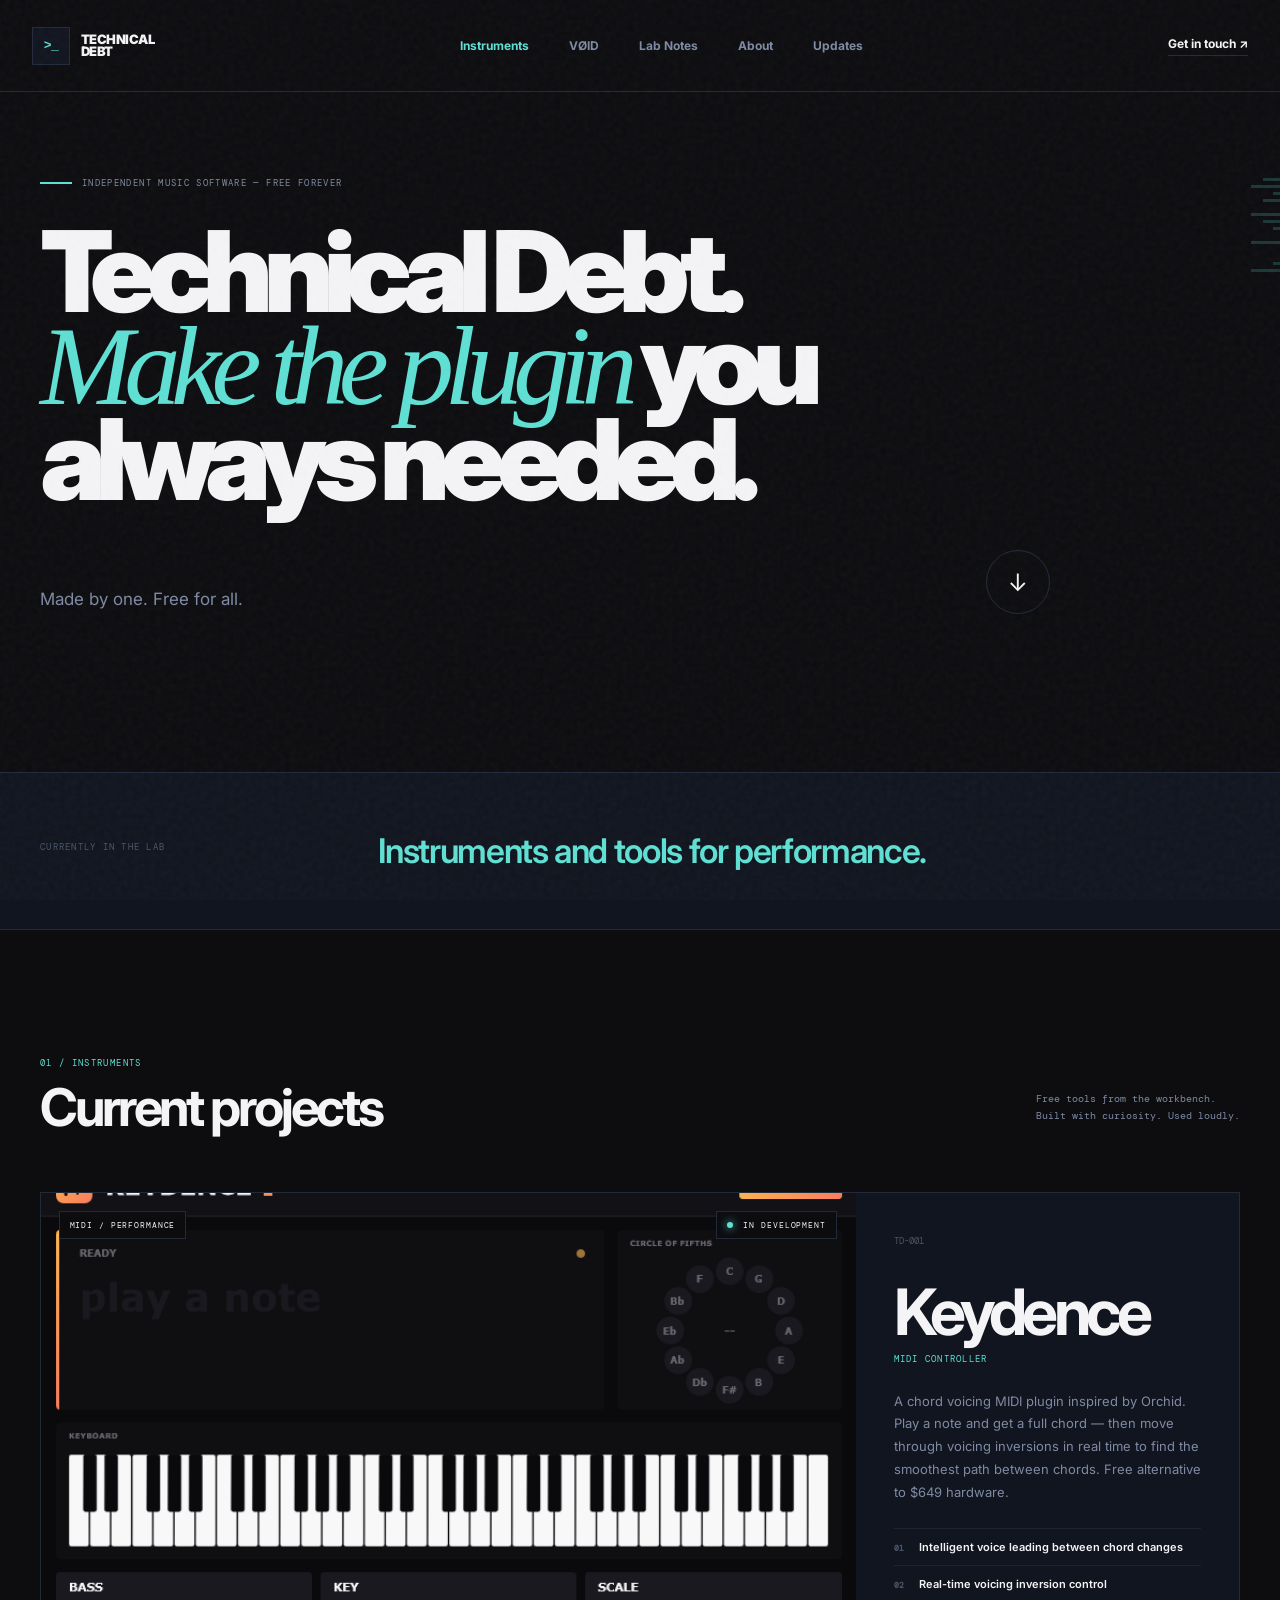
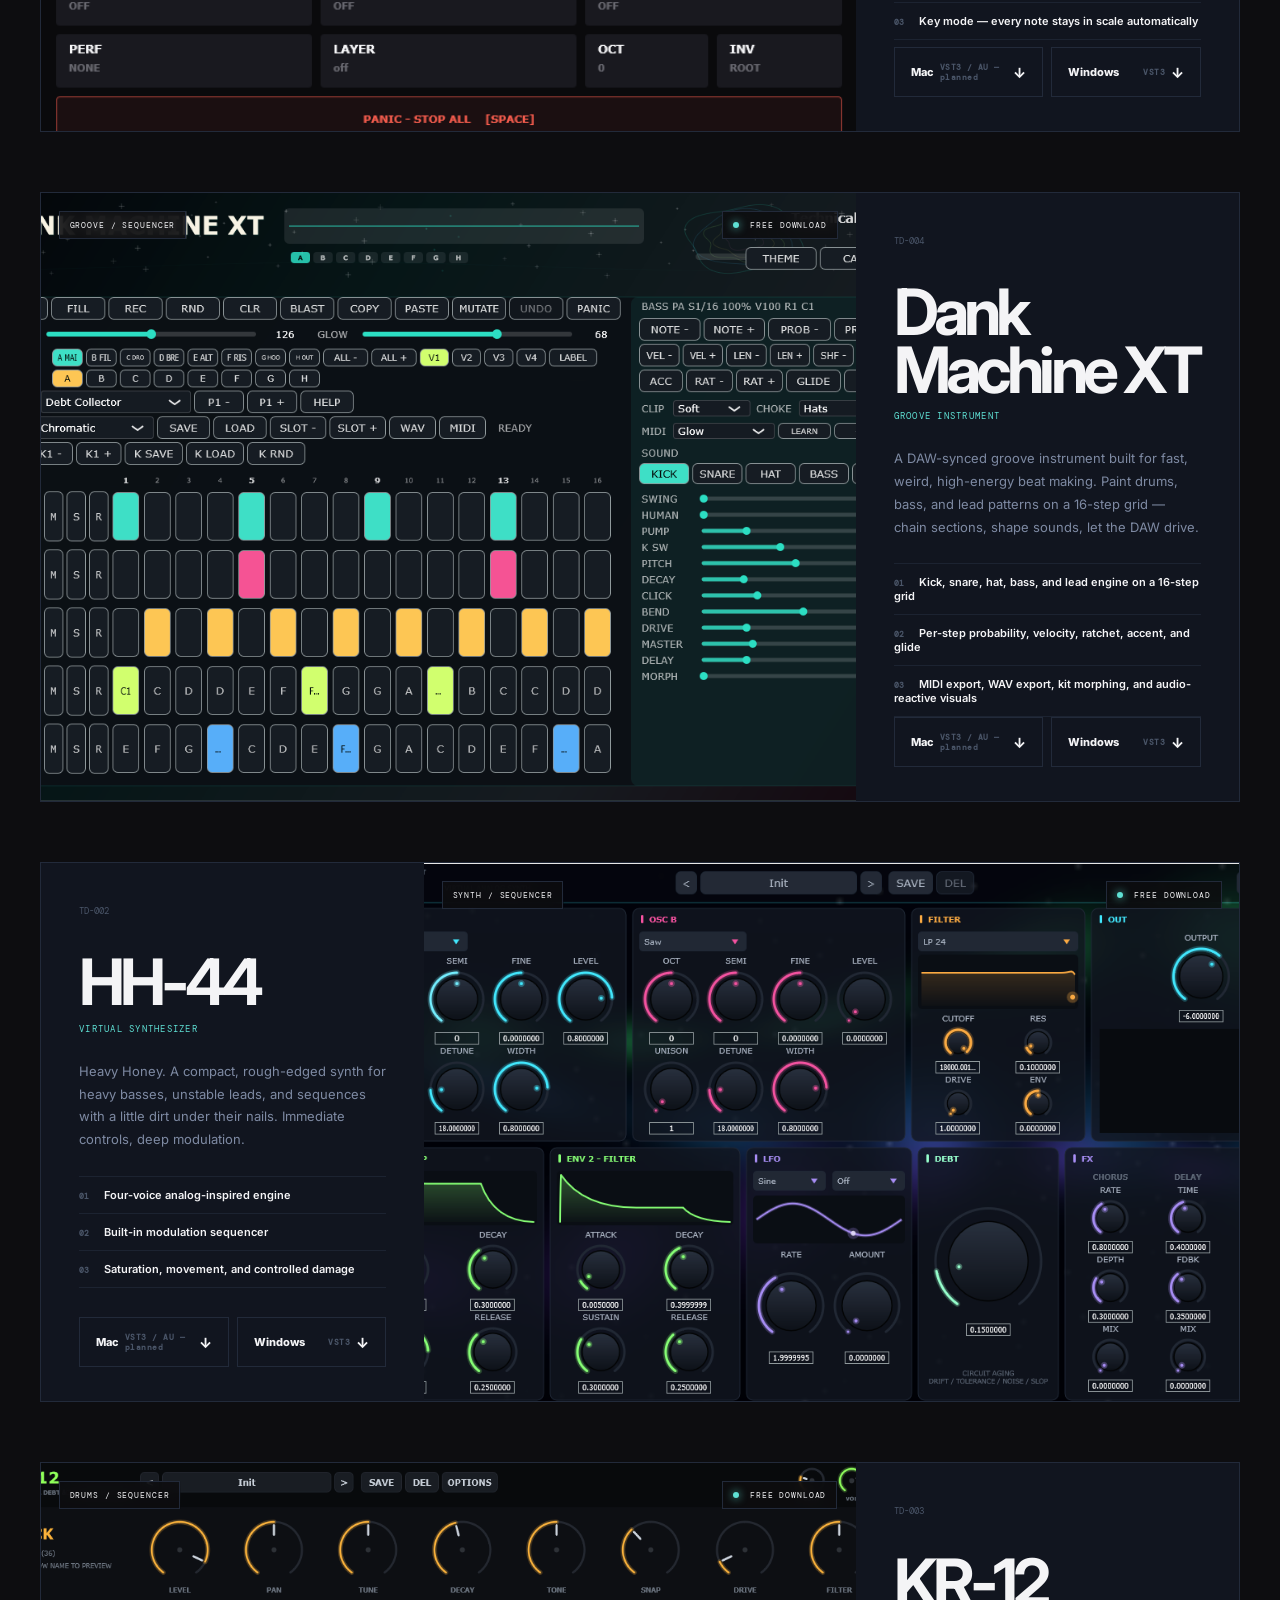
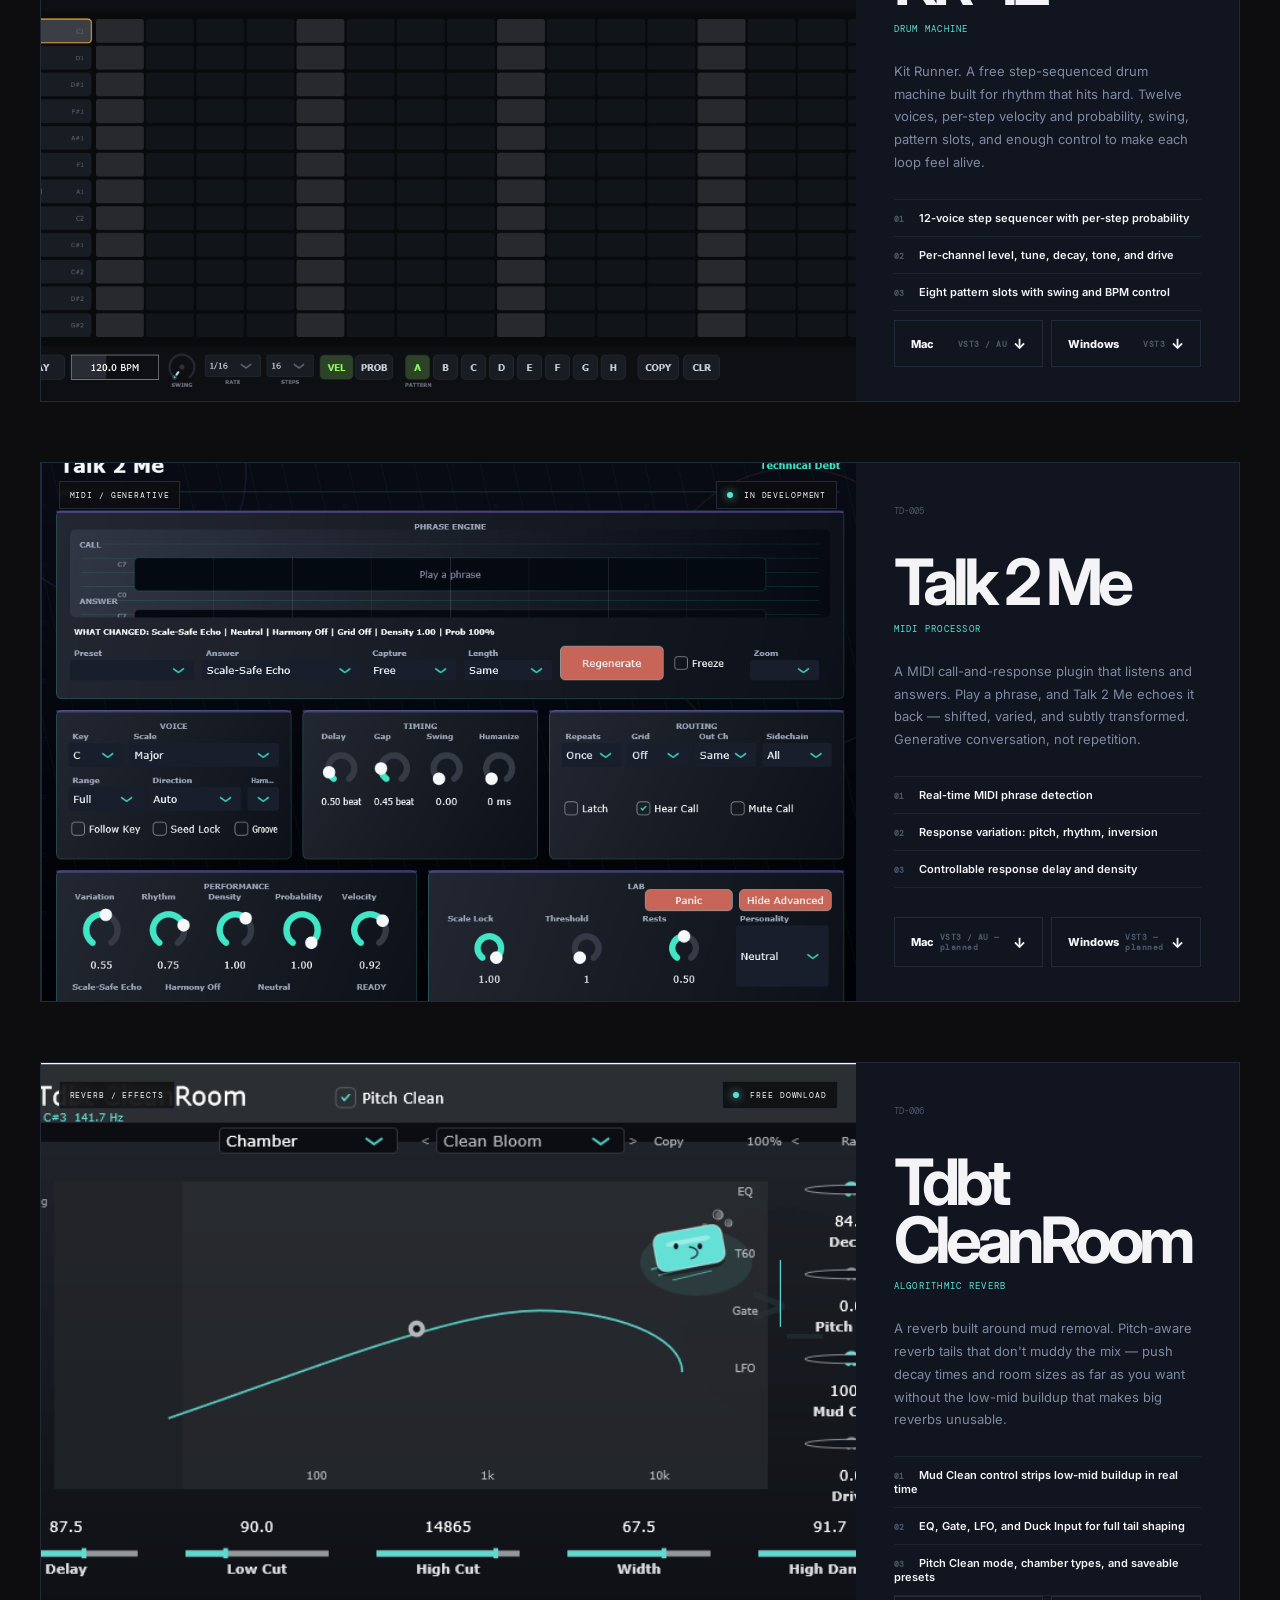
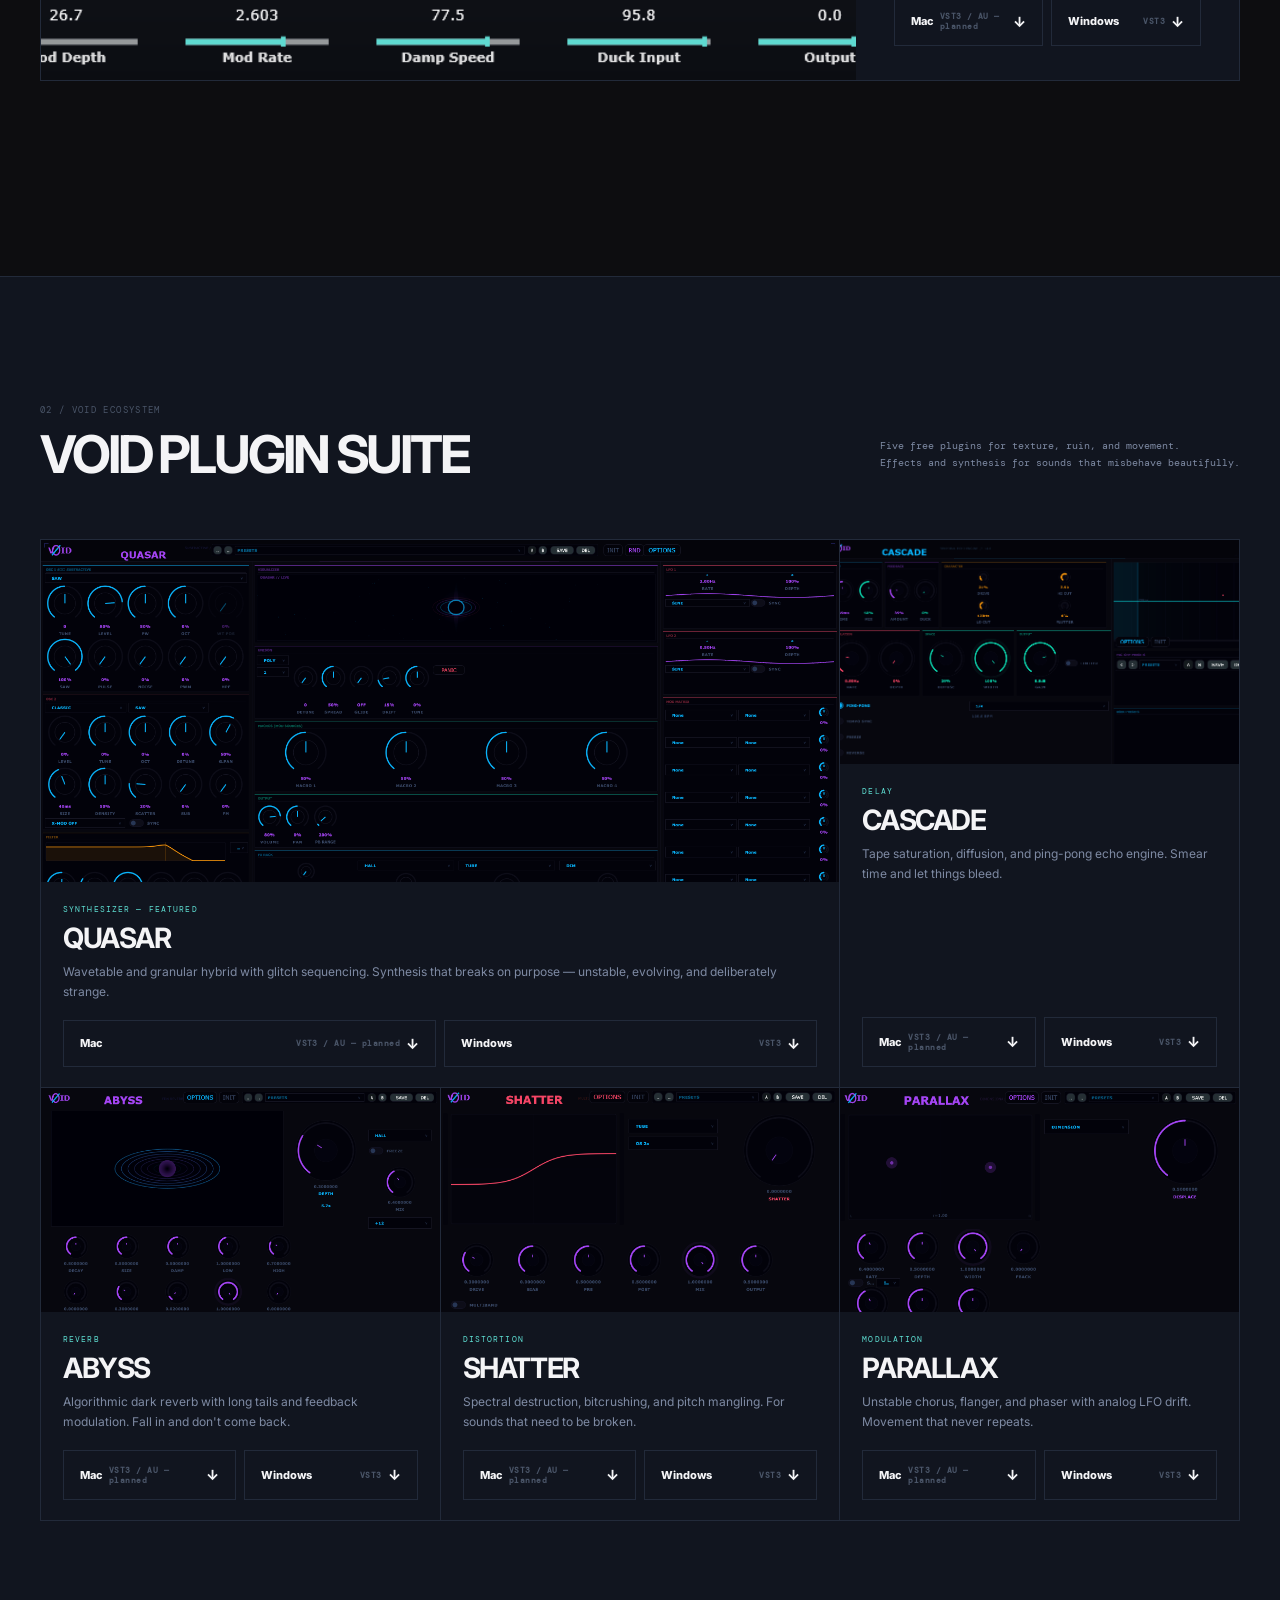
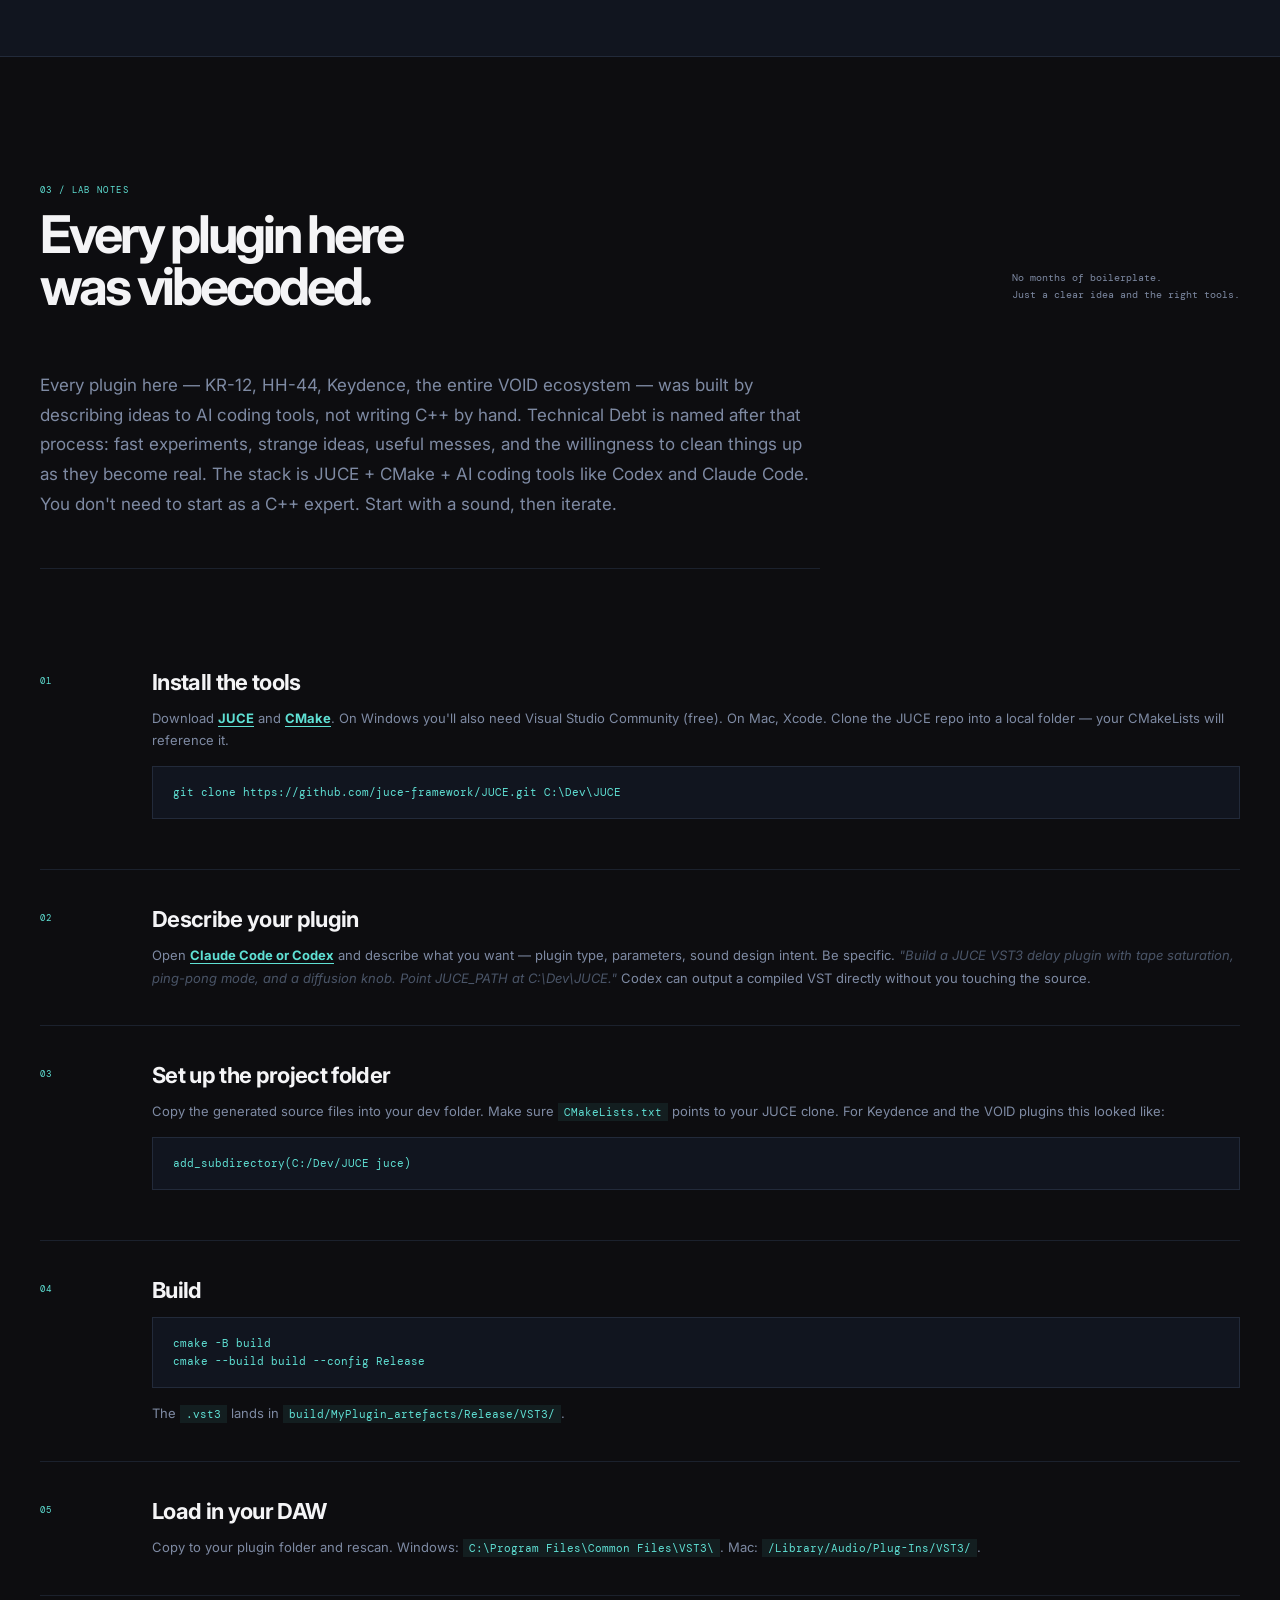
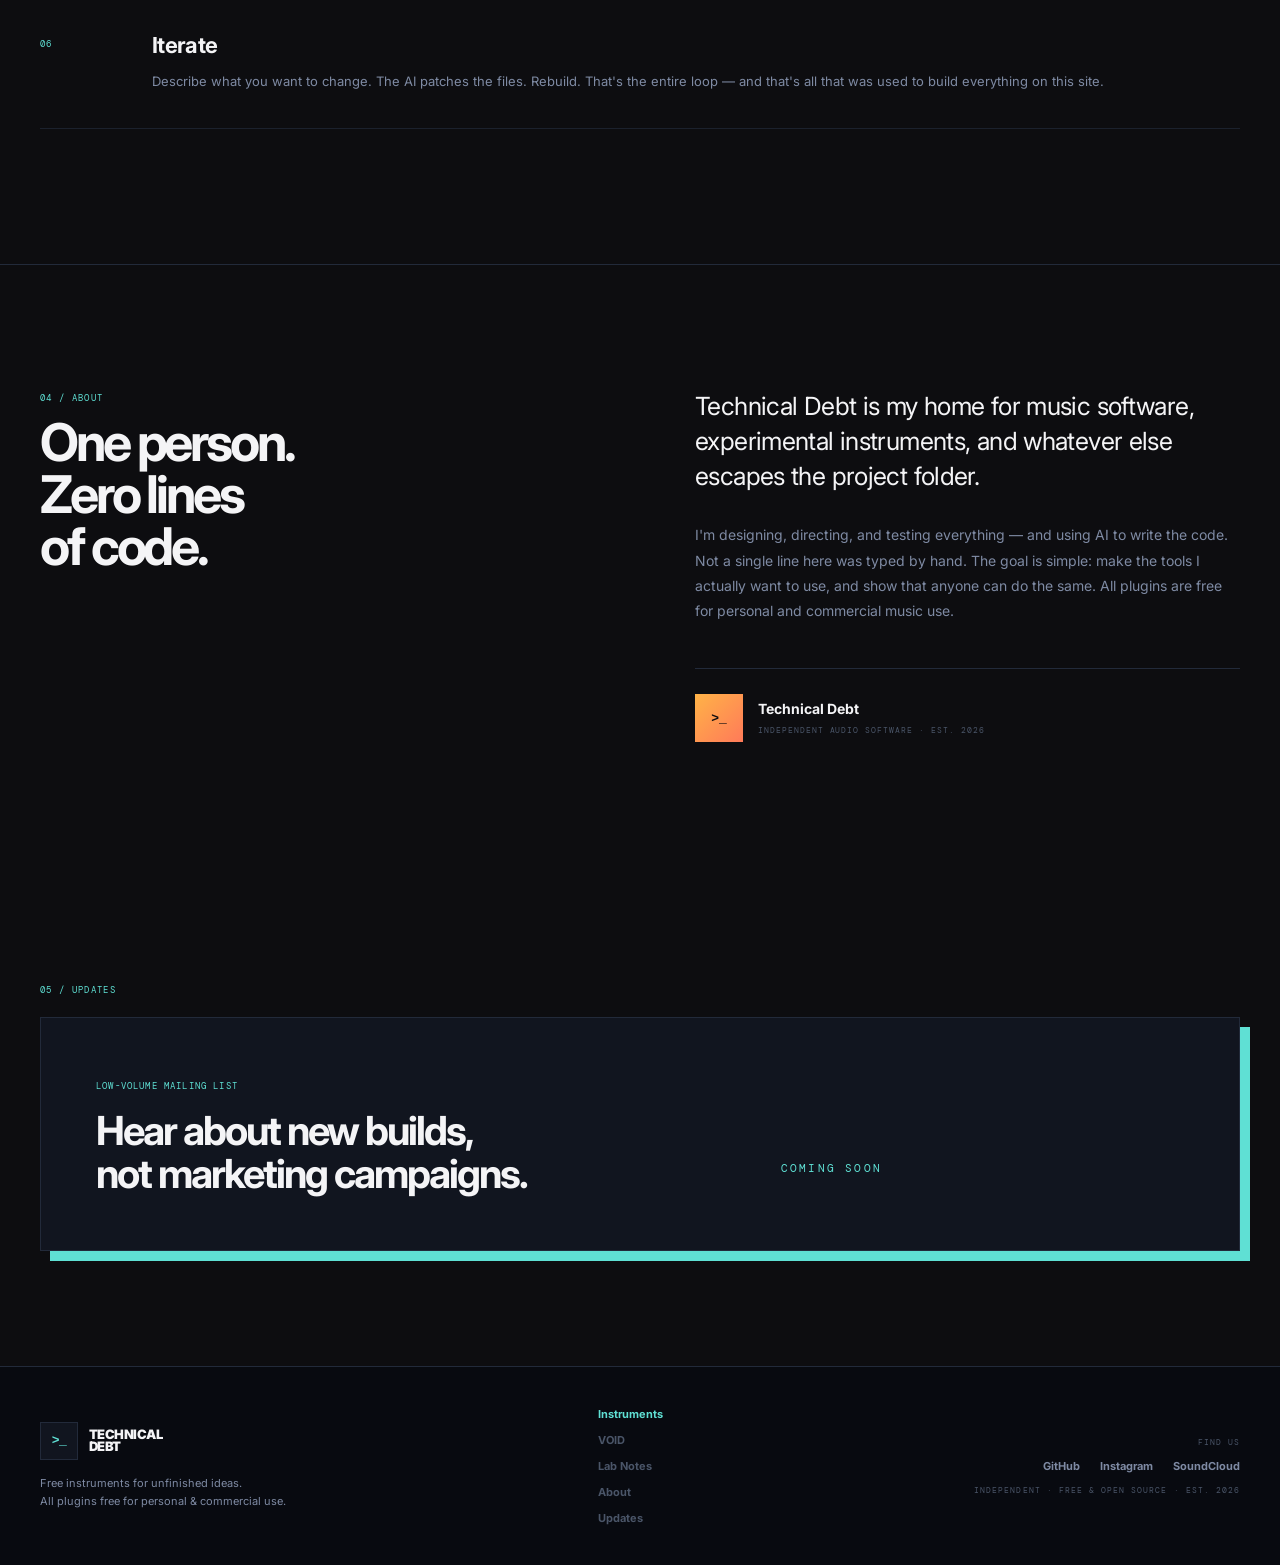
==== commit fd021ee5: "Replace email signup with coming soon" ====
--- a/index.html
+++ b/index.html
@@ -403,12 +403,7 @@
           <span class="mono">LOW-VOLUME MAILING LIST</span>
           <h2>Hear about new builds,<br>not marketing campaigns.</h2>
         </div>
-        <form id="signup-form">
-          <label class="sr-only" for="email">Email address</label>
-          <input id="email" type="email" required placeholder="you@example.com">
-          <button type="submit">Get notified <span>&#8599;</span></button>
-          <small>No spam. There isn't time to make any.</small>
-        </form>
+        <div class="mono" style="font-size:11px; letter-spacing:.2em; color:var(--teal); padding:20px 0;">COMING SOON</div>
       </div>
     </section>
   </main>
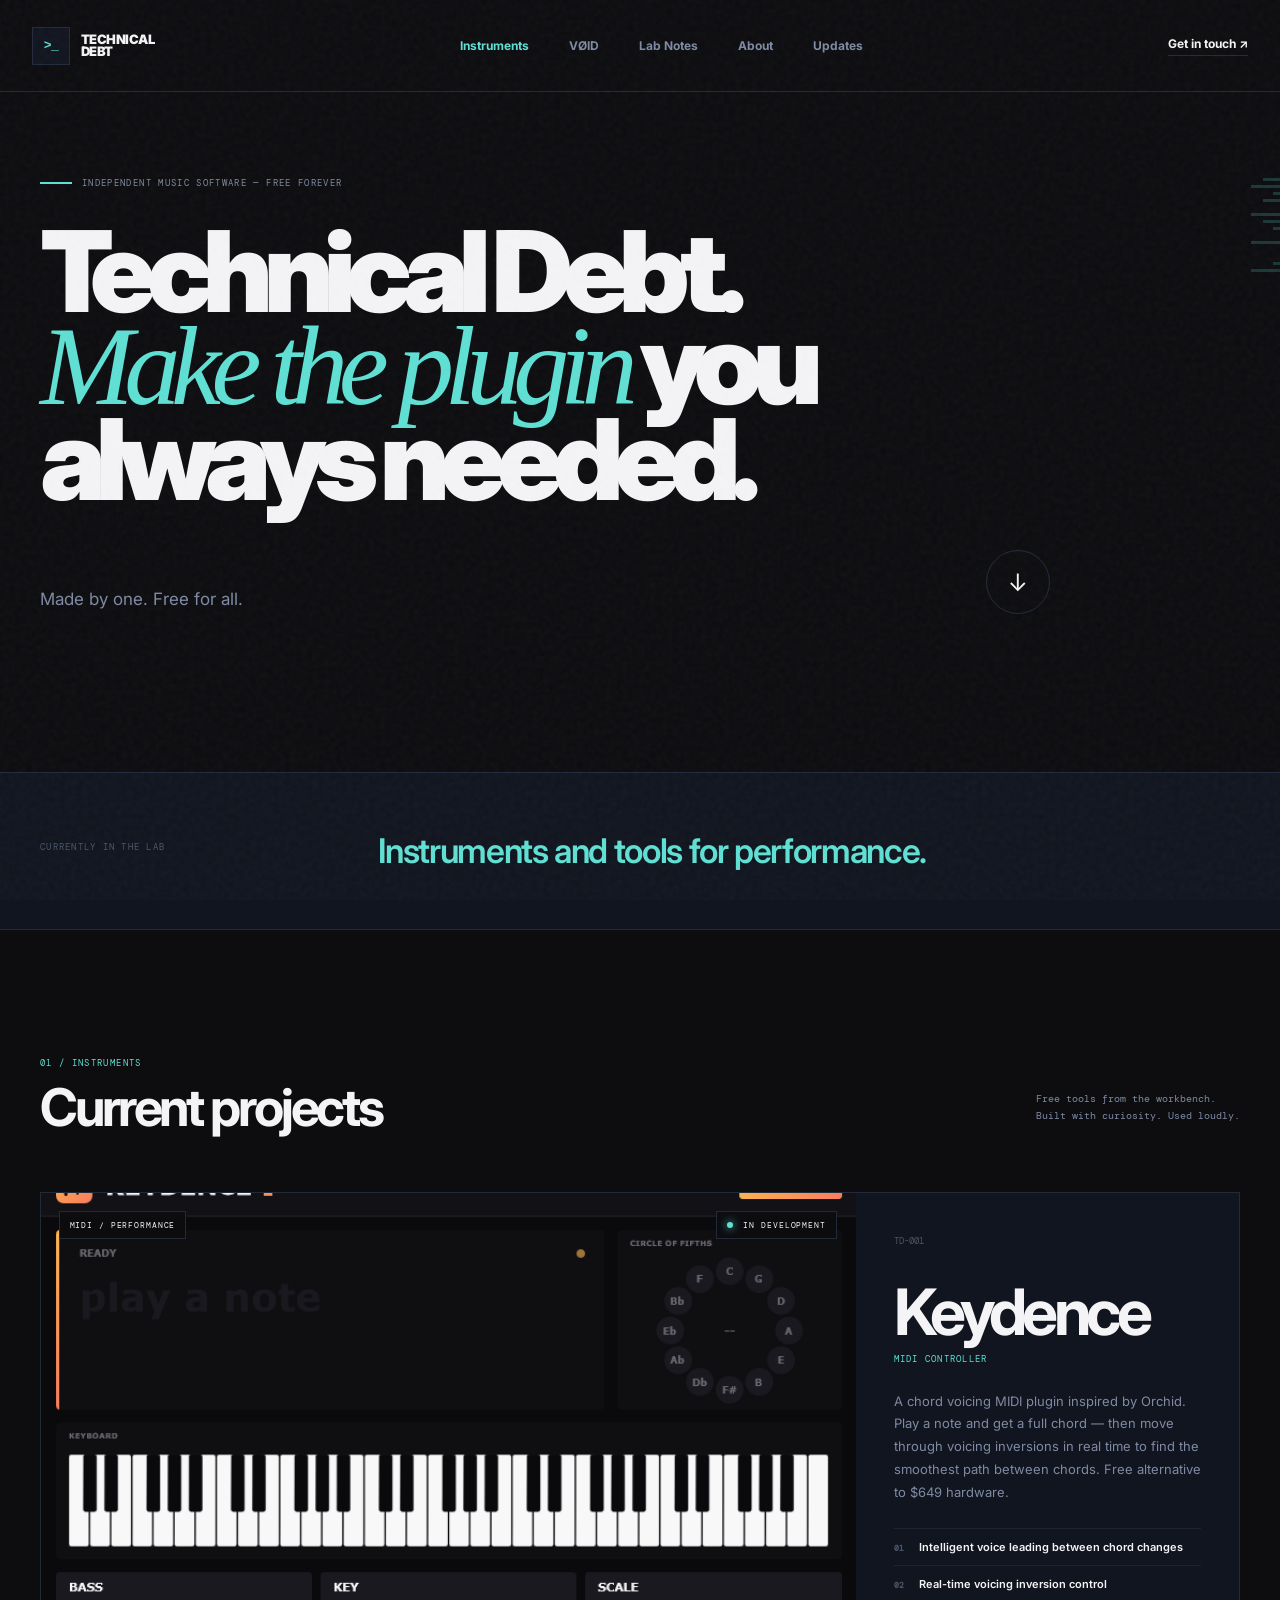
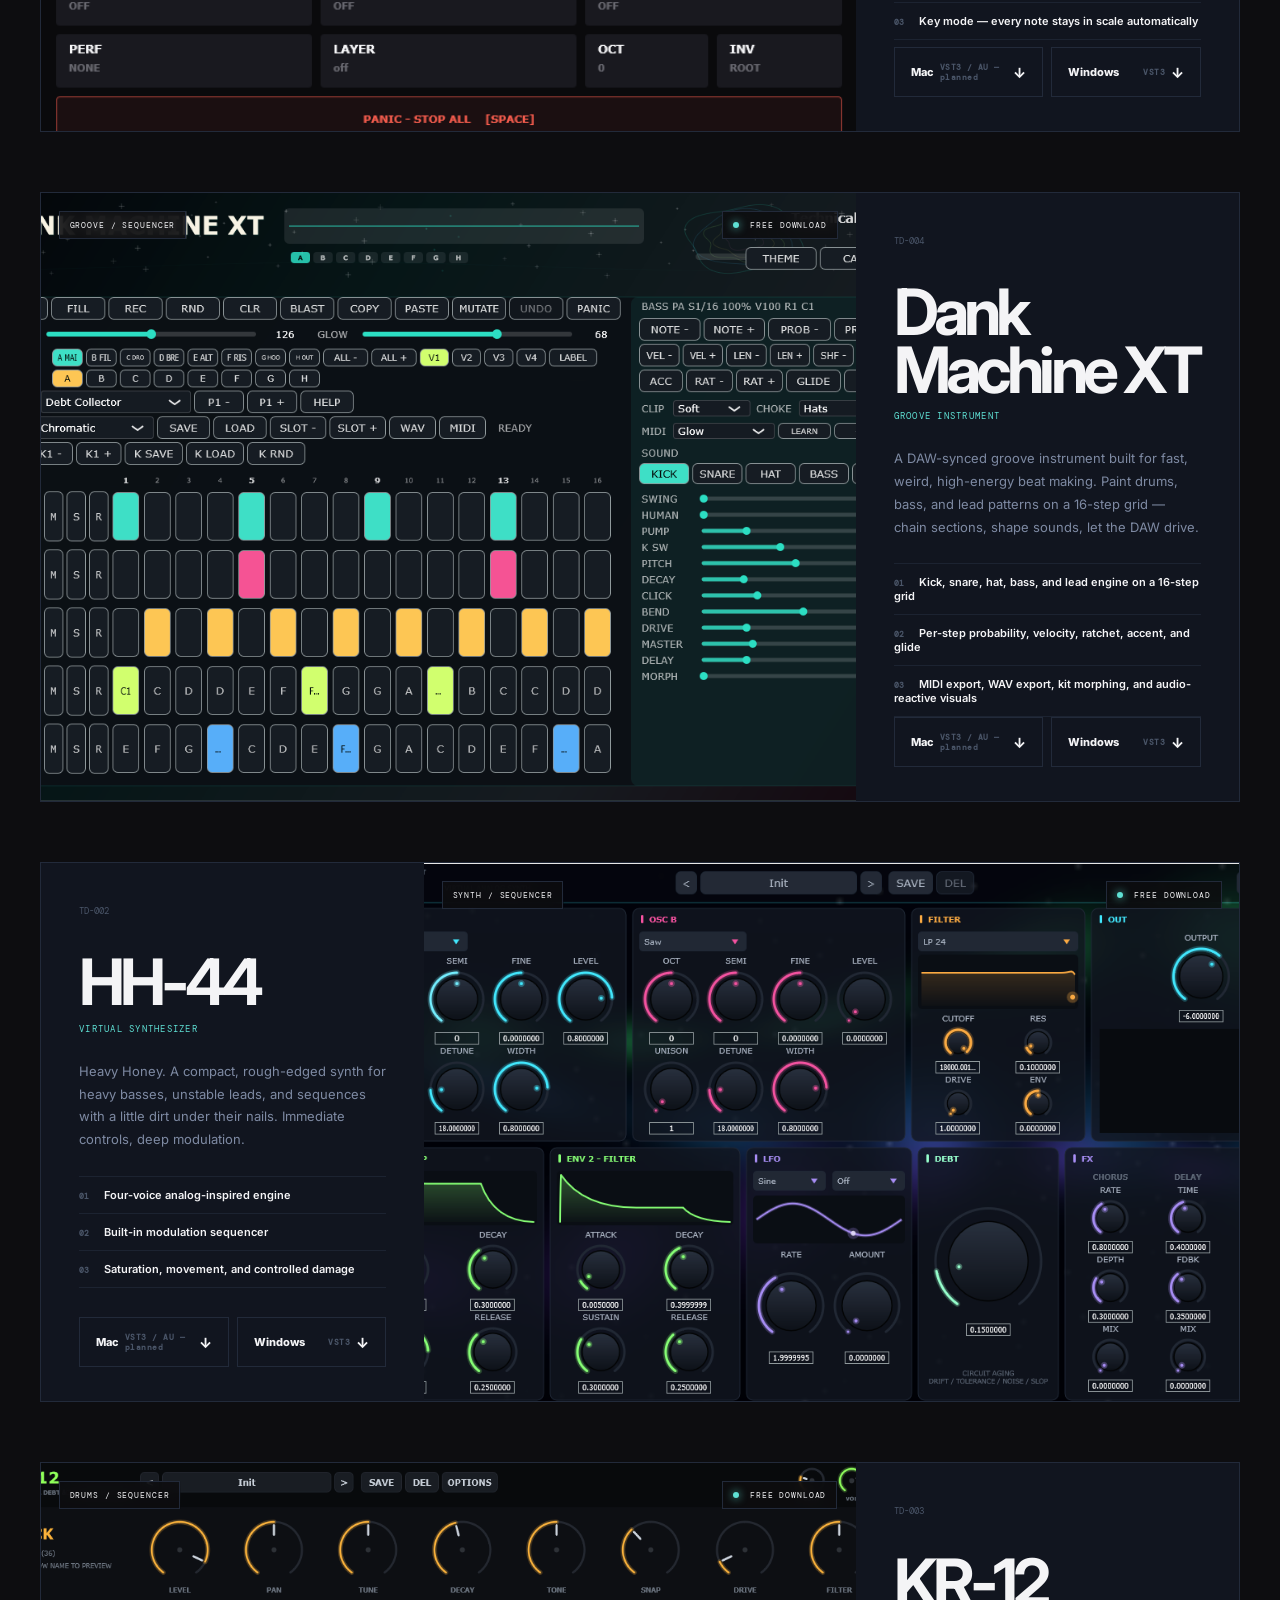
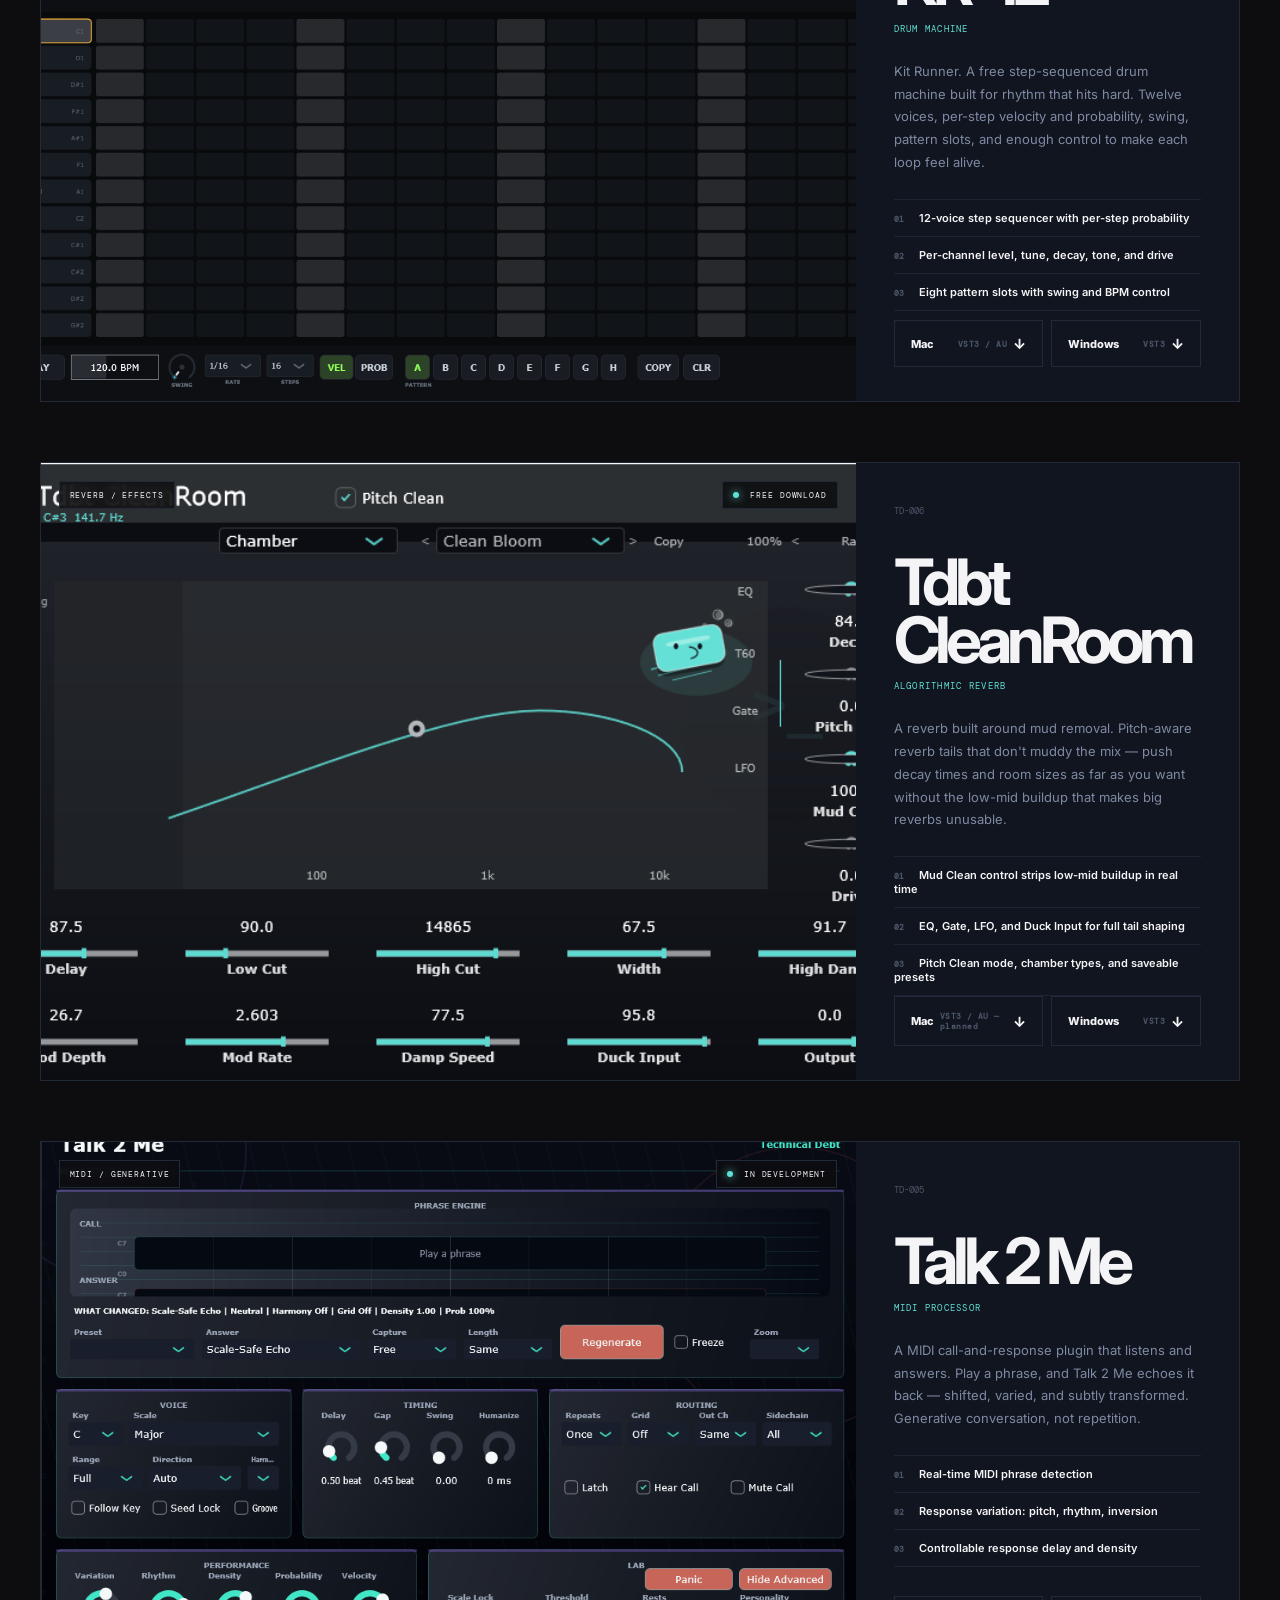
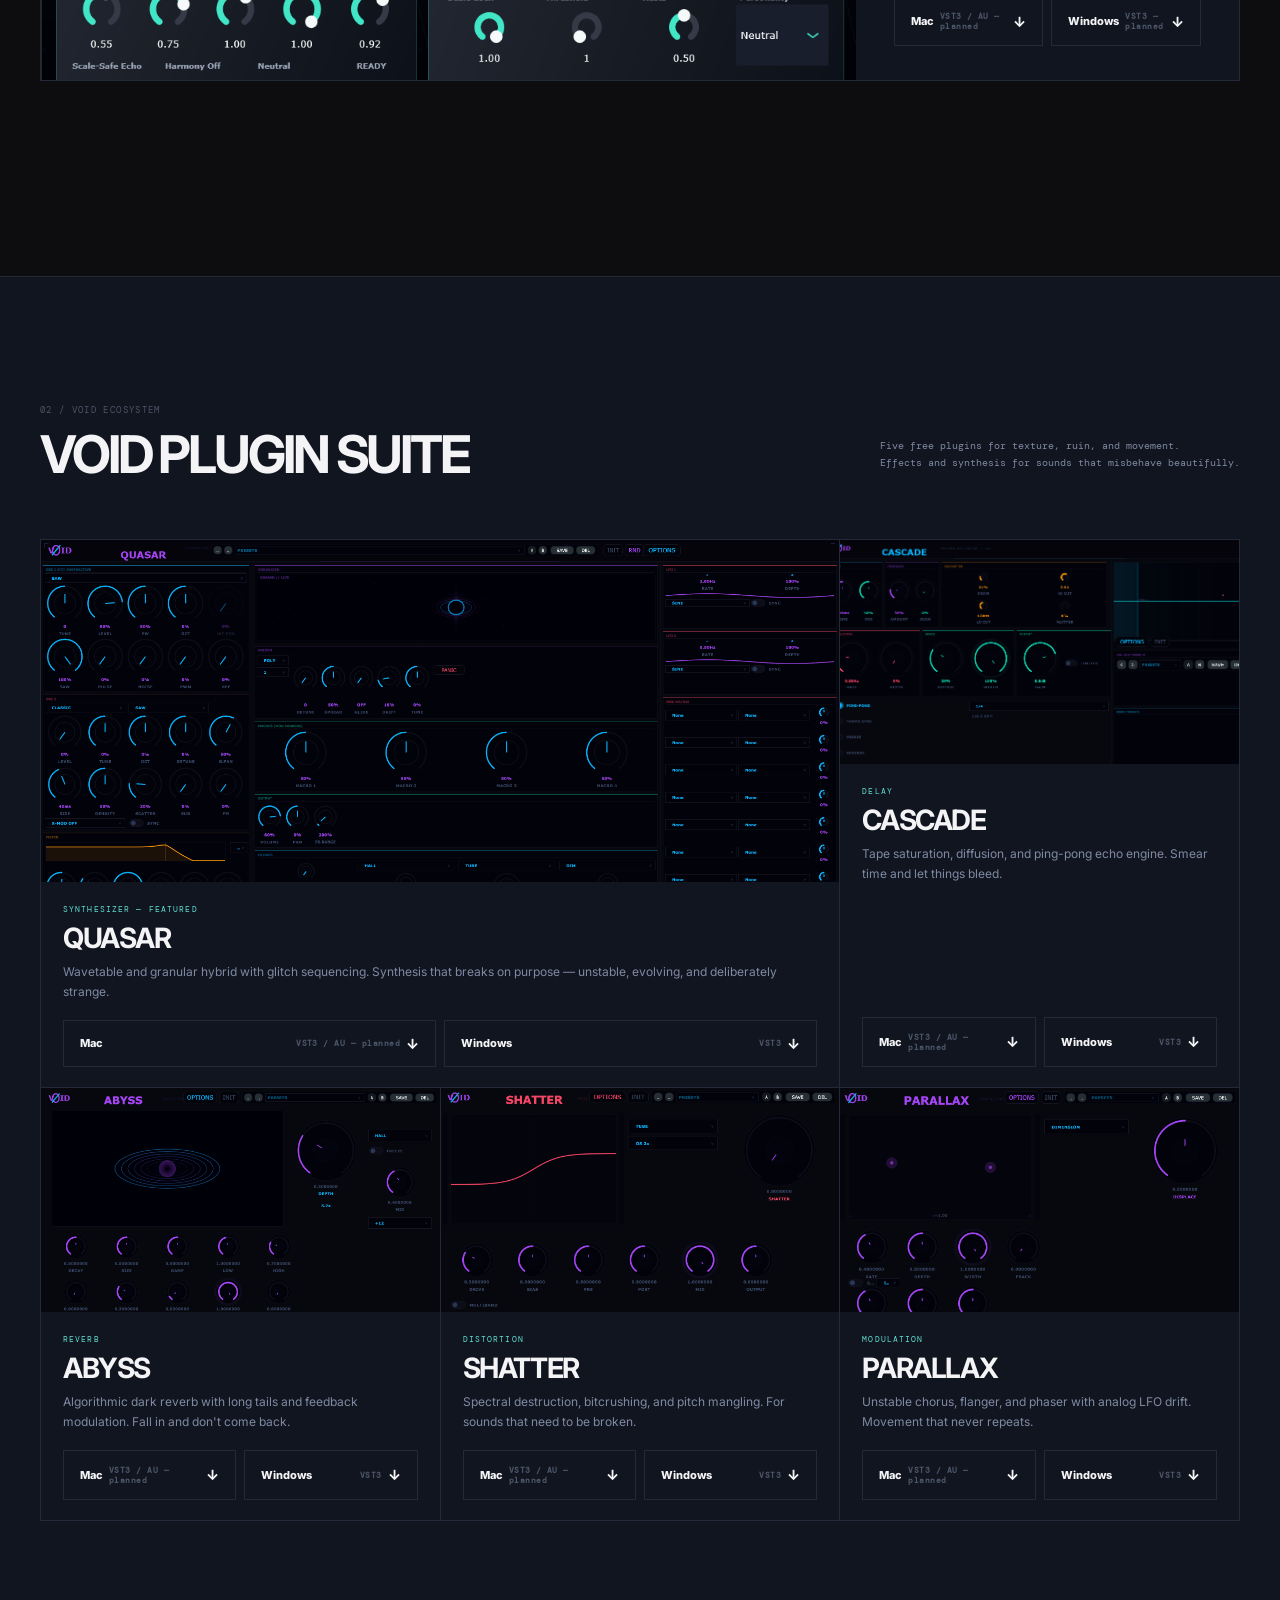
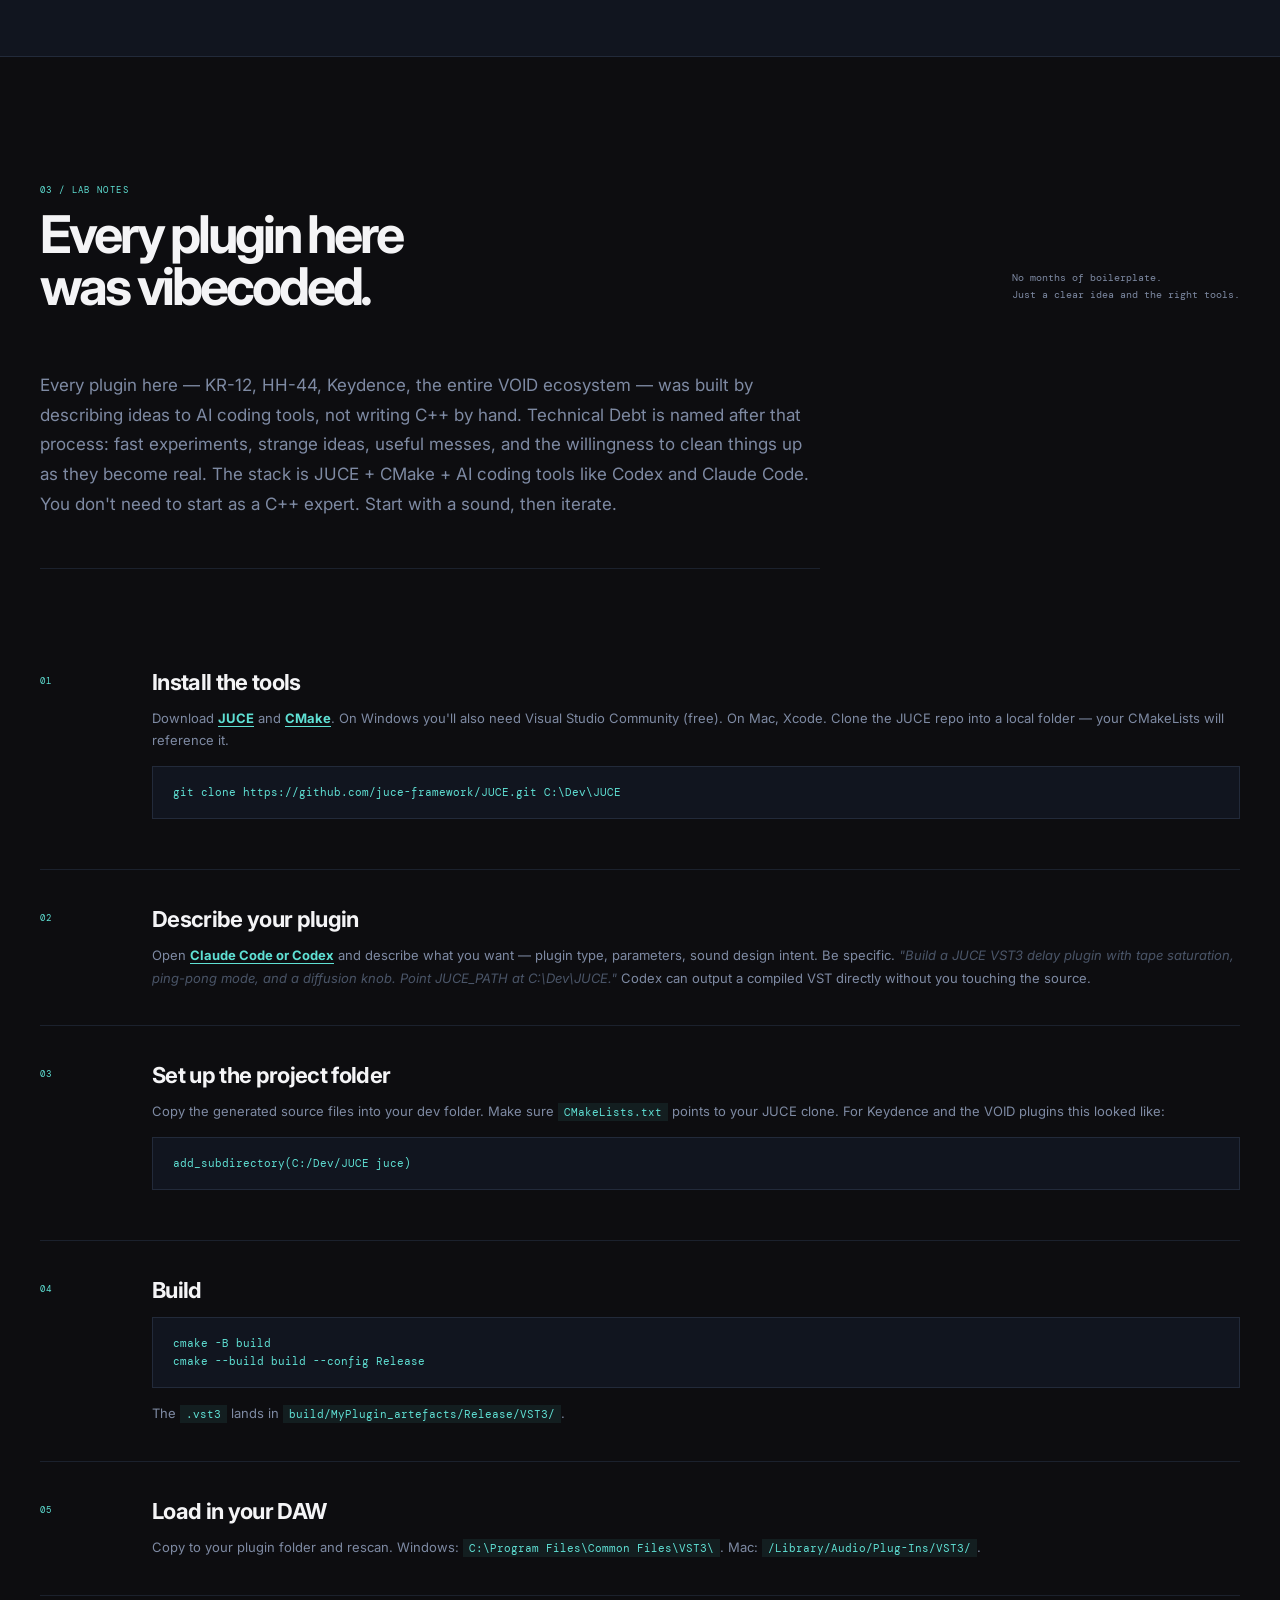
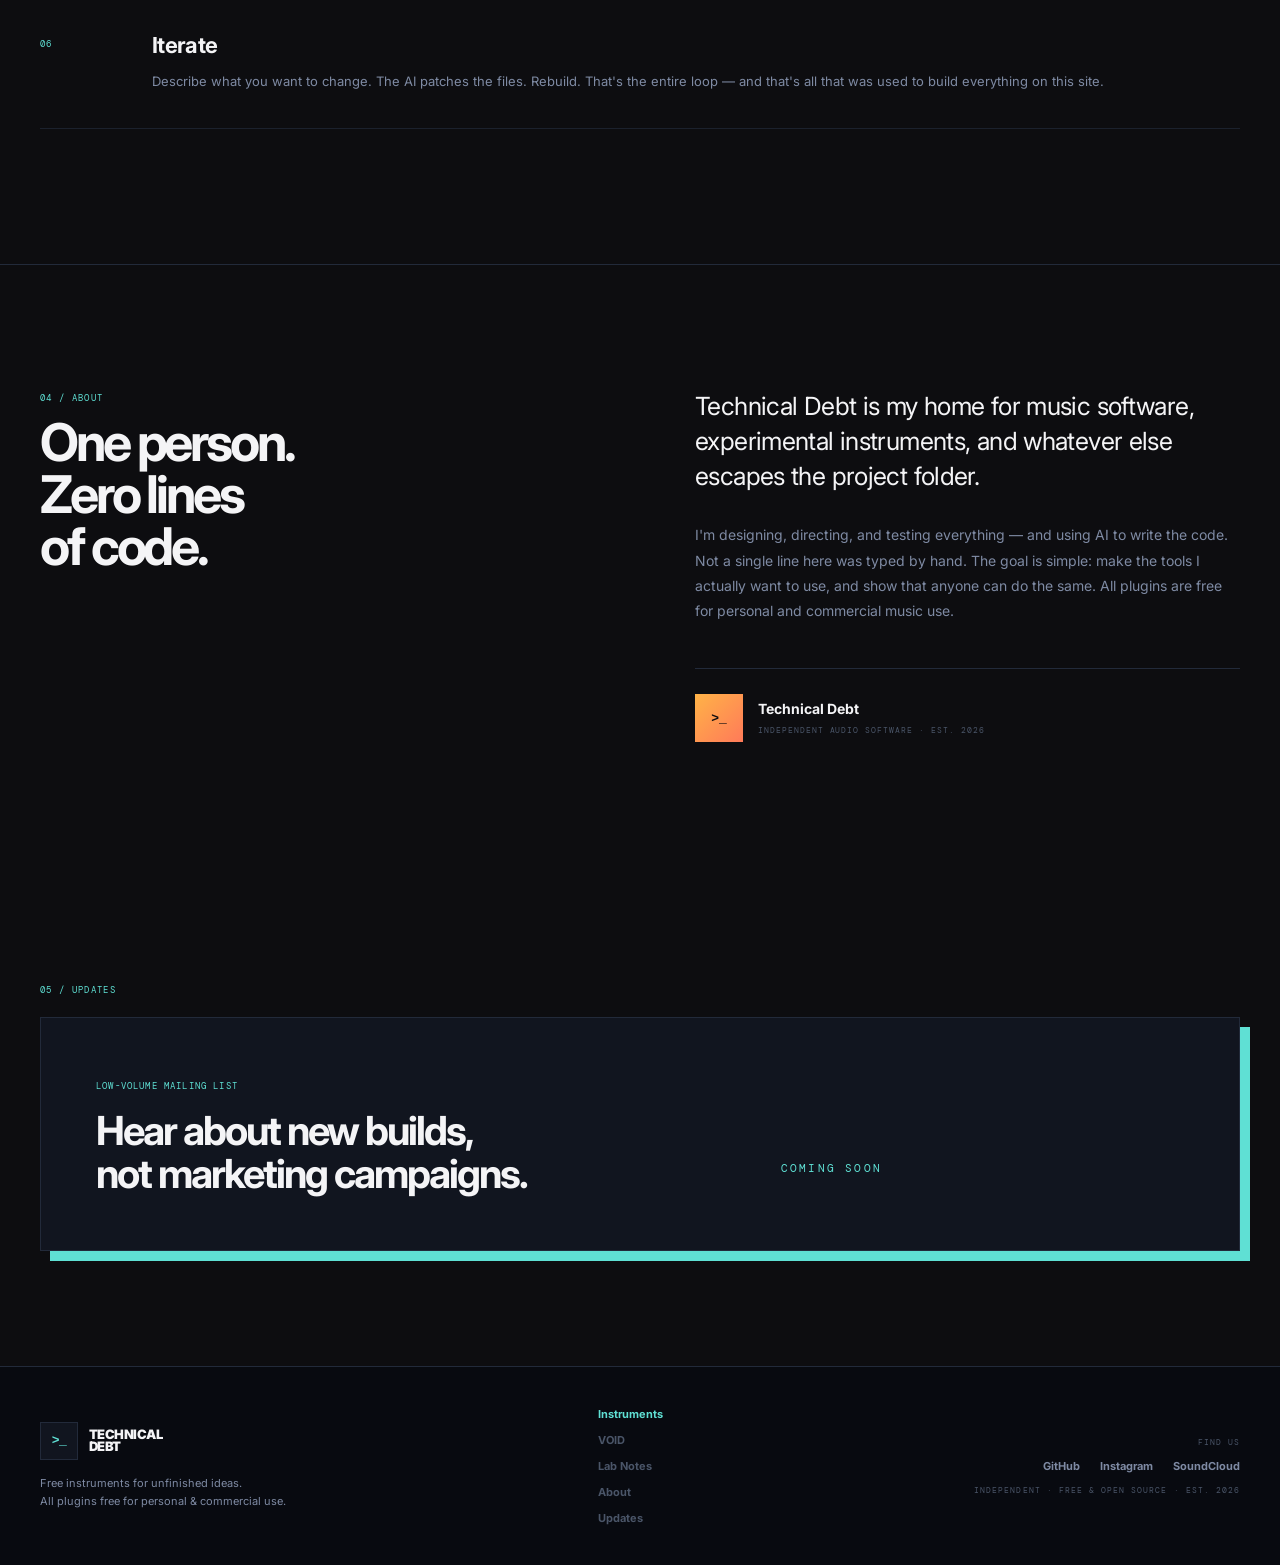
==== commit a24b04b5: "reorder: Tdbt CleanRoom before Talk 2 Me" ====
--- a/index.html
+++ b/index.html
@@ -172,6 +172,33 @@
         </div>
       </article>
 
+      <article class="product product-cleanroom">
+        <div class="product-image">
+          <img src="assets/Tdbt cleanroom vst.png" alt="Tdbt CleanRoom algorithmic reverb plugin interface">
+          <span class="corner-label mono">REVERB / EFFECTS</span>
+          <span class="status mono status-available"><i></i> FREE DOWNLOAD</span>
+        </div>
+        <div class="product-copy" onclick="window.location='cleanroom.html'" style="cursor:pointer">
+          <div class="product-number mono">TD-006</div>
+          <h3>Tdbt CleanRoom</h3>
+          <p class="product-type">ALGORITHMIC REVERB</p>
+          <p class="description">A reverb built around mud removal. Pitch-aware reverb tails that don't muddy the mix — push decay times and room sizes as far as you want without the low-mid buildup that makes big reverbs unusable.</p>
+          <ul>
+            <li><span>01</span> Mud Clean control strips low-mid buildup in real time</li>
+            <li><span>02</span> EQ, Gate, LFO, and Duck Input for full tail shaping</li>
+            <li><span>03</span> Pitch Clean mode, chamber types, and saveable presets</li>
+          </ul>
+          <div class="download-group">
+            <a class="download-btn" href="#" data-download="Tdbt CleanRoom" data-platform="mac">
+              <span class="dl-os">Mac</span><span class="dl-fmt mono">VST3 / AU — planned</span><span class="dl-arrow">&#8595;</span>
+            </a>
+            <a class="download-btn" href="#" data-download="Tdbt CleanRoom" data-platform="win">
+              <span class="dl-os">Windows</span><span class="dl-fmt mono">VST3</span><span class="dl-arrow">&#8595;</span>
+            </a>
+          </div>
+        </div>
+      </article>
+
       <article class="product product-talk2me">
         <div class="product-image">
           <img src="assets/Talk 2 Me vst.png" alt="Talk 2 Me MIDI call-and-response plugin interface">
@@ -194,33 +221,6 @@
             </a>
             <a class="download-btn" href="#" data-download="Talk 2 Me" data-platform="win">
               <span class="dl-os">Windows</span><span class="dl-fmt mono">VST3 — planned</span><span class="dl-arrow">&#8595;</span>
-            </a>
-          </div>
-        </div>
-      </article>
-
-      <article class="product product-cleanroom">
-        <div class="product-image">
-          <img src="assets/Tdbt cleanroom vst.png" alt="Tdbt CleanRoom algorithmic reverb plugin interface">
-          <span class="corner-label mono">REVERB / EFFECTS</span>
-          <span class="status mono status-available"><i></i> FREE DOWNLOAD</span>
-        </div>
-        <div class="product-copy" onclick="window.location='cleanroom.html'" style="cursor:pointer">
-          <div class="product-number mono">TD-006</div>
-          <h3>Tdbt CleanRoom</h3>
-          <p class="product-type">ALGORITHMIC REVERB</p>
-          <p class="description">A reverb built around mud removal. Pitch-aware reverb tails that don't muddy the mix — push decay times and room sizes as far as you want without the low-mid buildup that makes big reverbs unusable.</p>
-          <ul>
-            <li><span>01</span> Mud Clean control strips low-mid buildup in real time</li>
-            <li><span>02</span> EQ, Gate, LFO, and Duck Input for full tail shaping</li>
-            <li><span>03</span> Pitch Clean mode, chamber types, and saveable presets</li>
-          </ul>
-          <div class="download-group">
-            <a class="download-btn" href="#" data-download="Tdbt CleanRoom" data-platform="mac">
-              <span class="dl-os">Mac</span><span class="dl-fmt mono">VST3 / AU — planned</span><span class="dl-arrow">&#8595;</span>
-            </a>
-            <a class="download-btn" href="#" data-download="Tdbt CleanRoom" data-platform="win">
-              <span class="dl-os">Windows</span><span class="dl-fmt mono">VST3</span><span class="dl-arrow">&#8595;</span>
             </a>
           </div>
         </div>
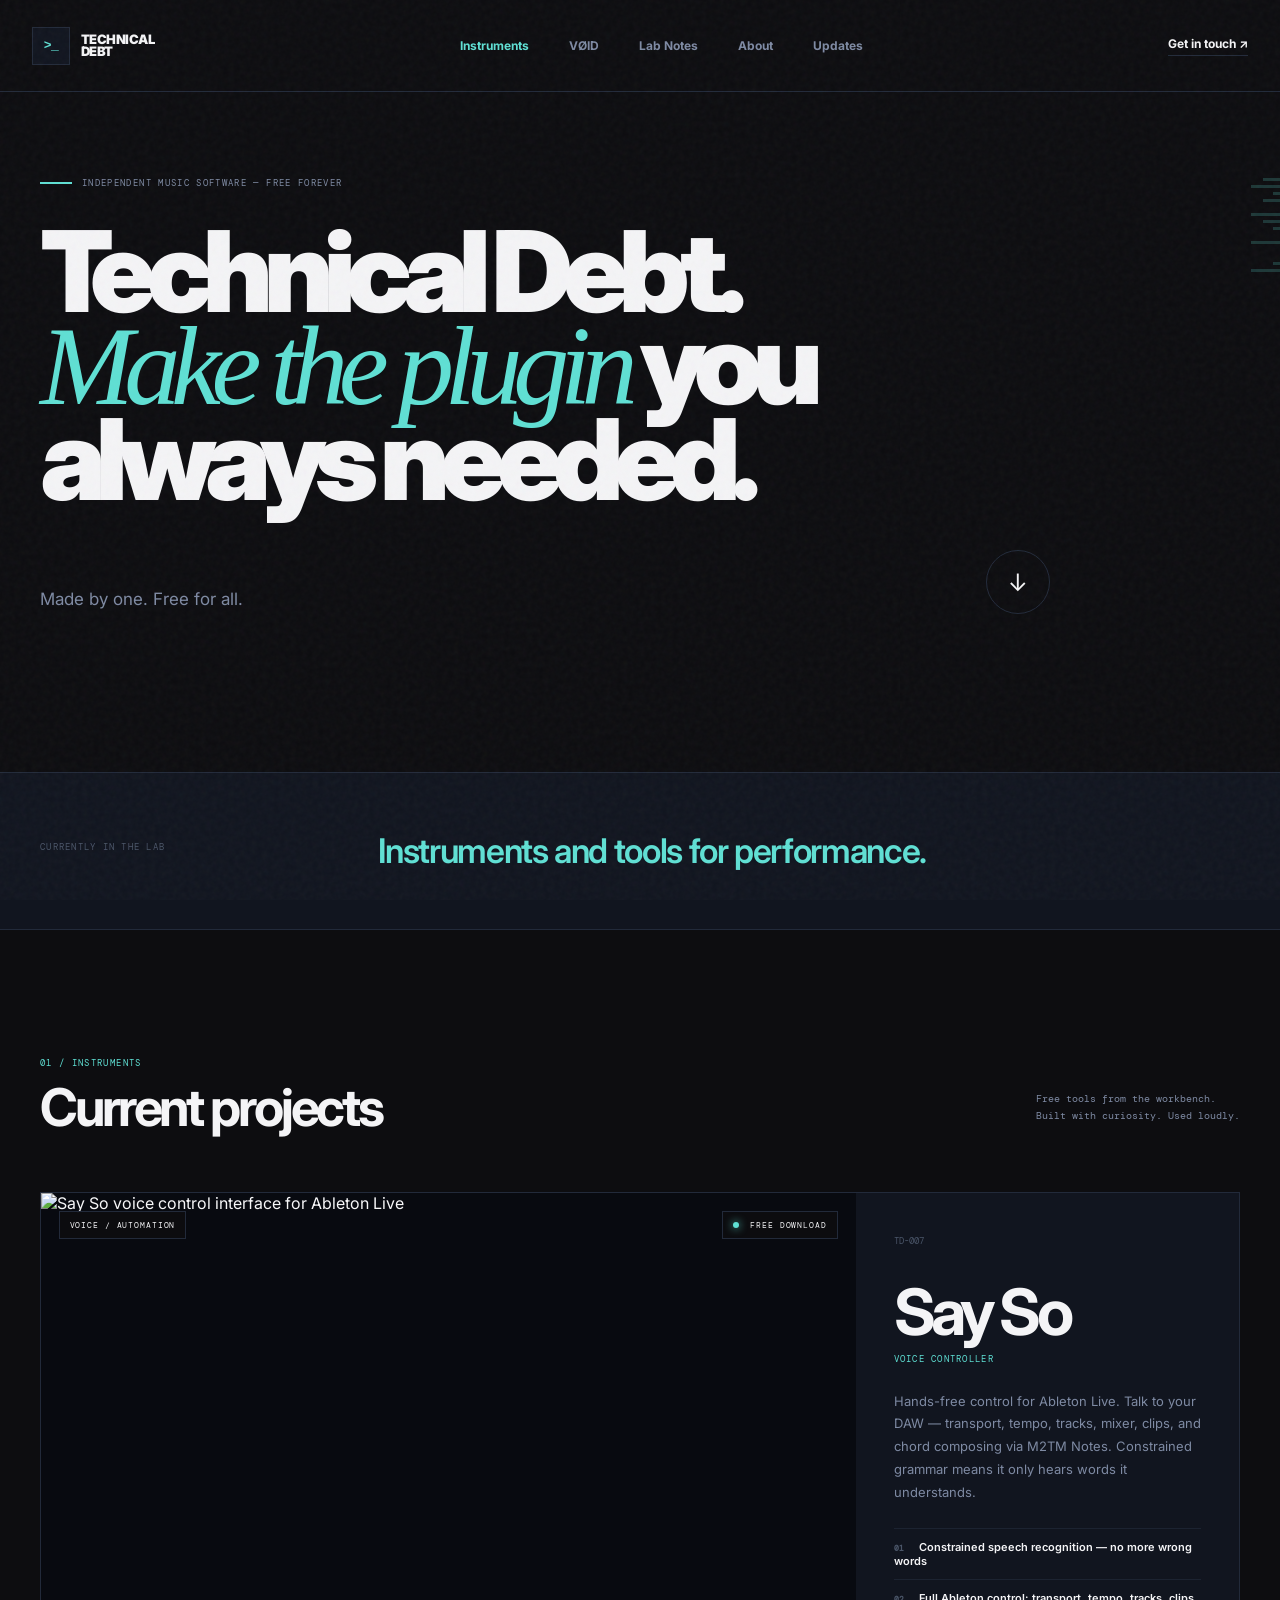
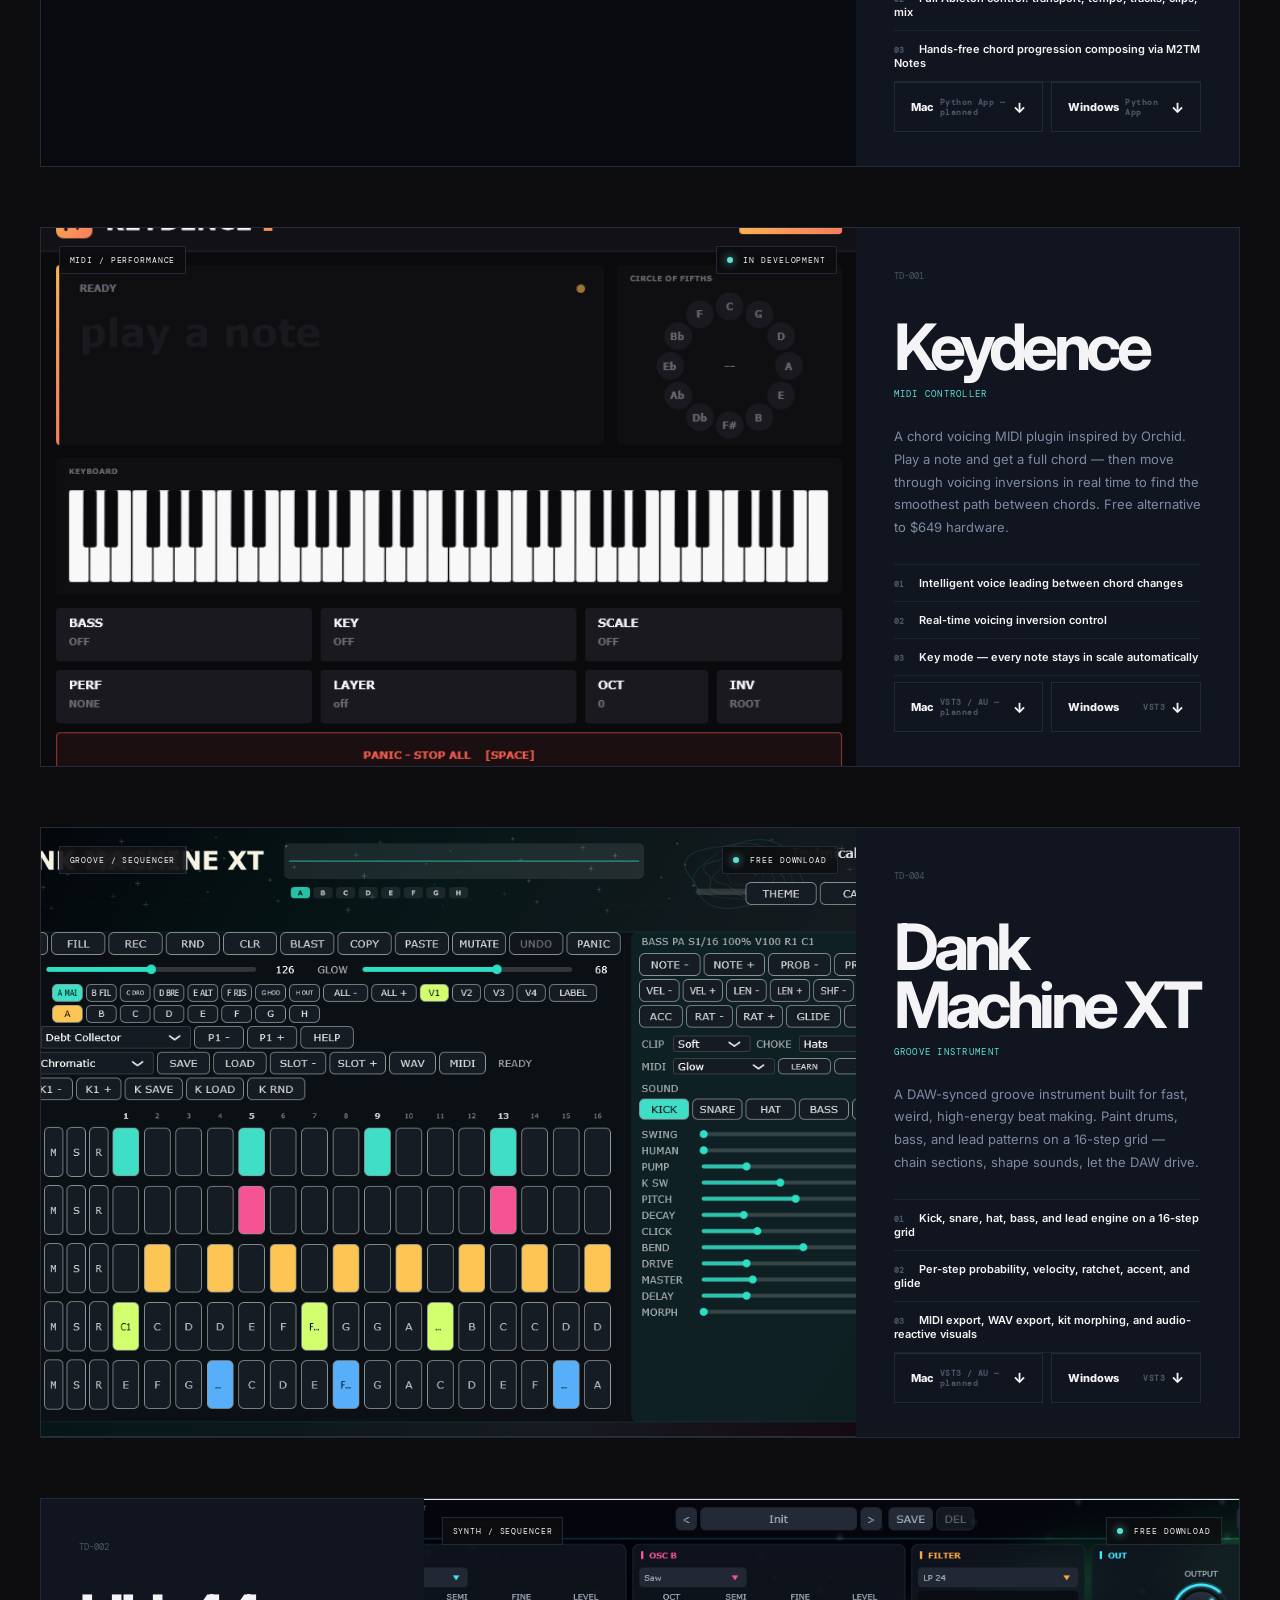
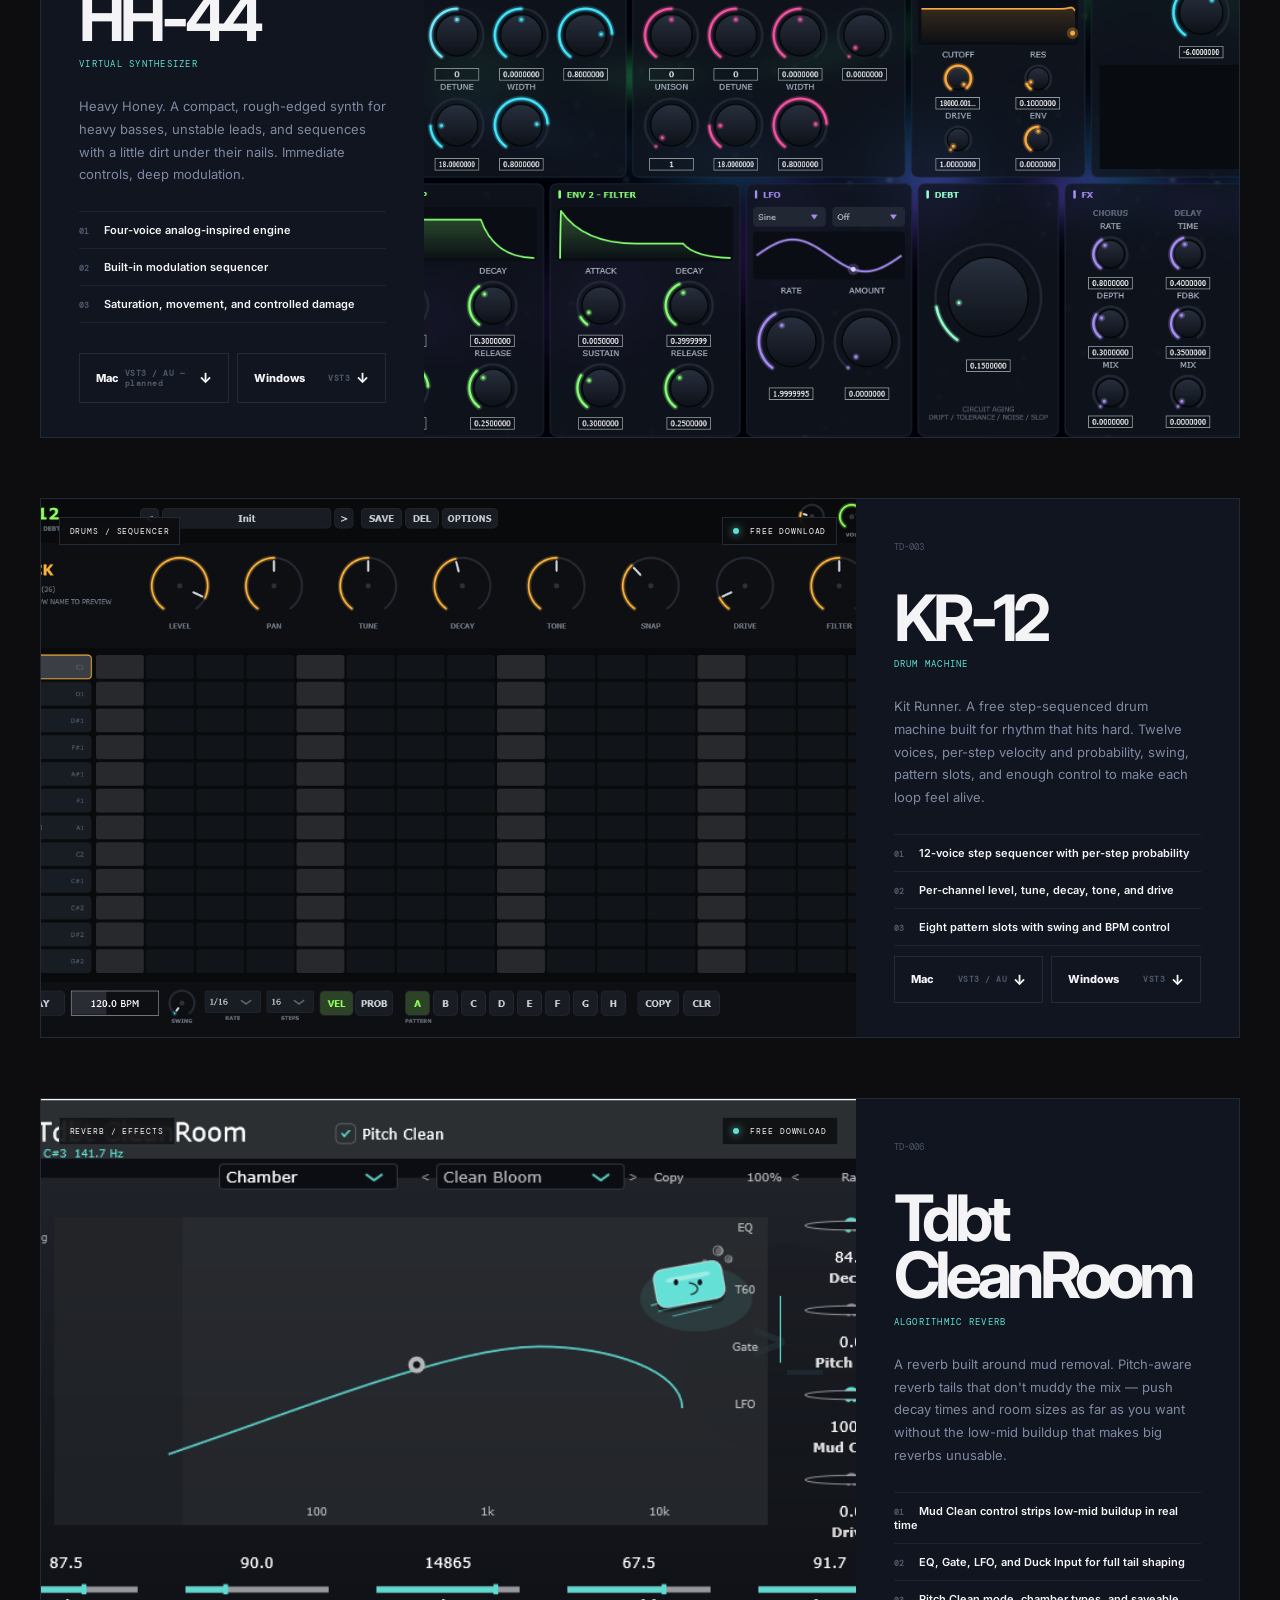
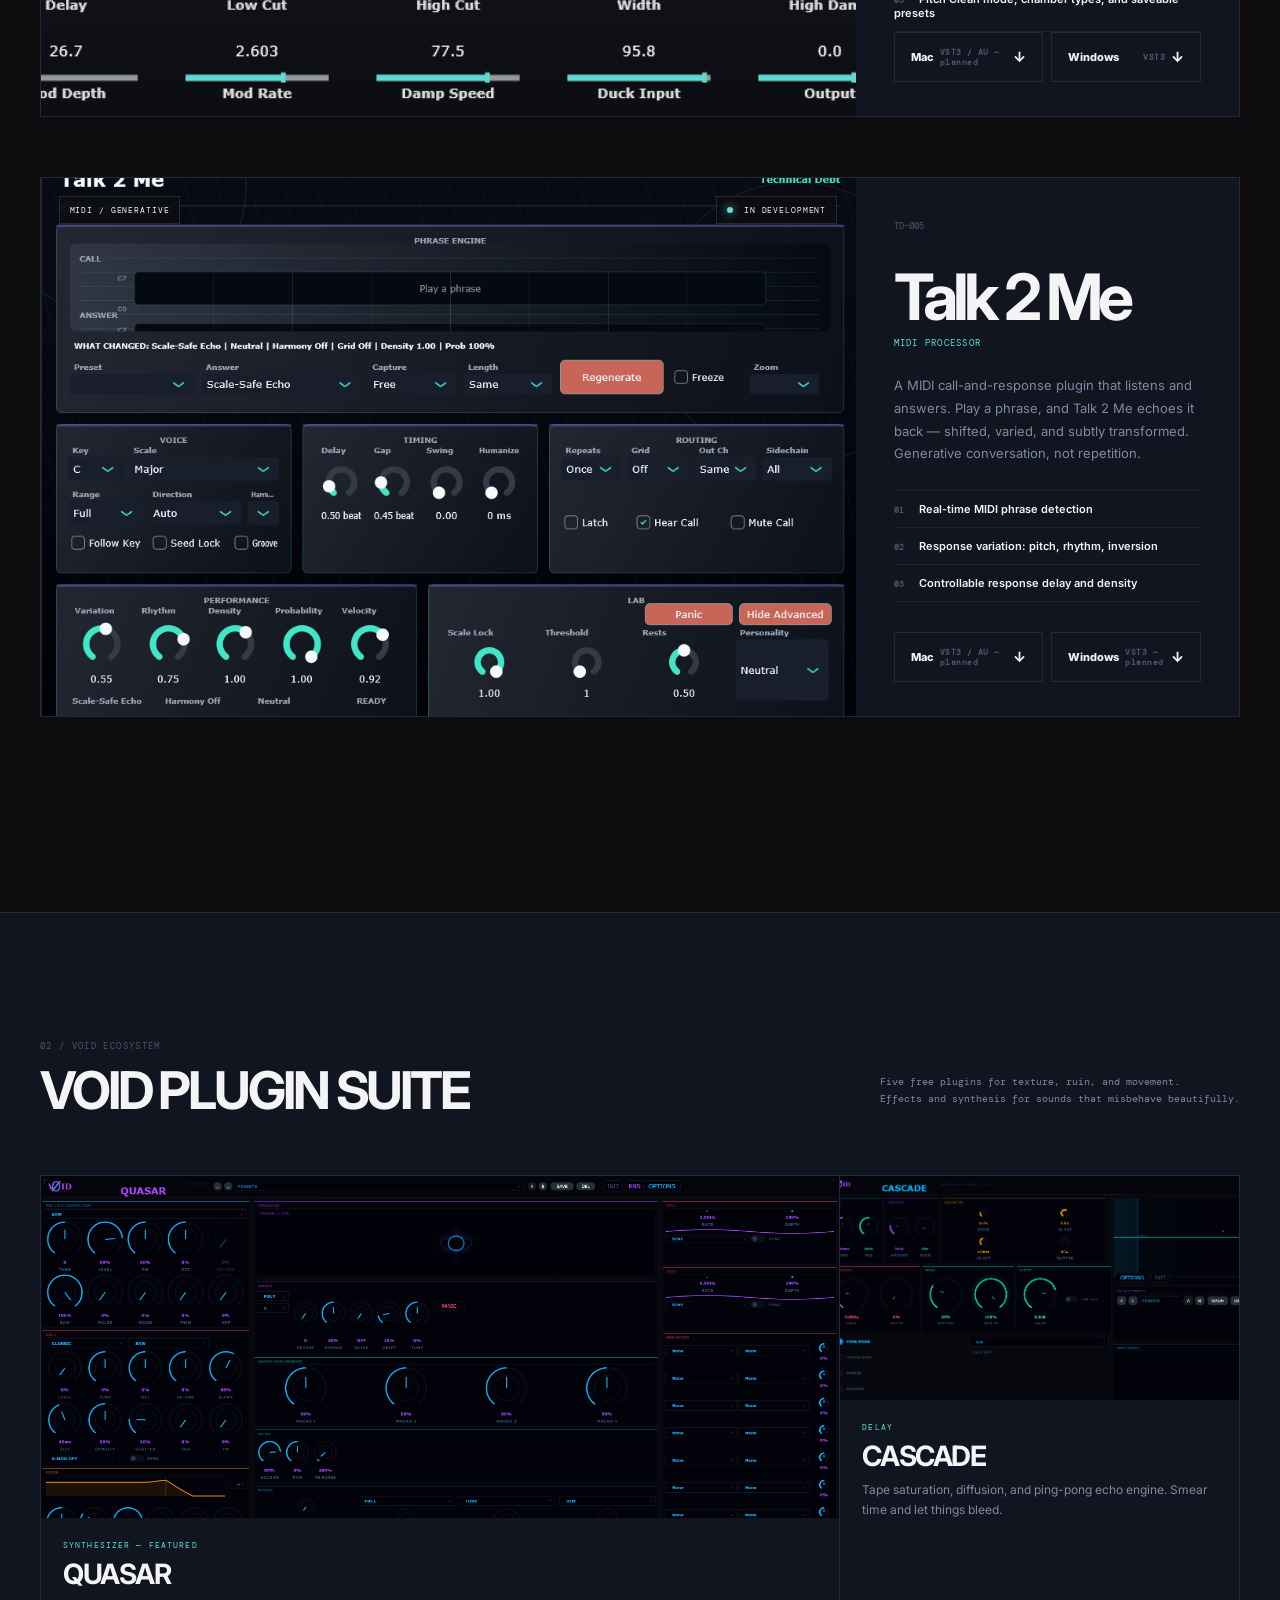
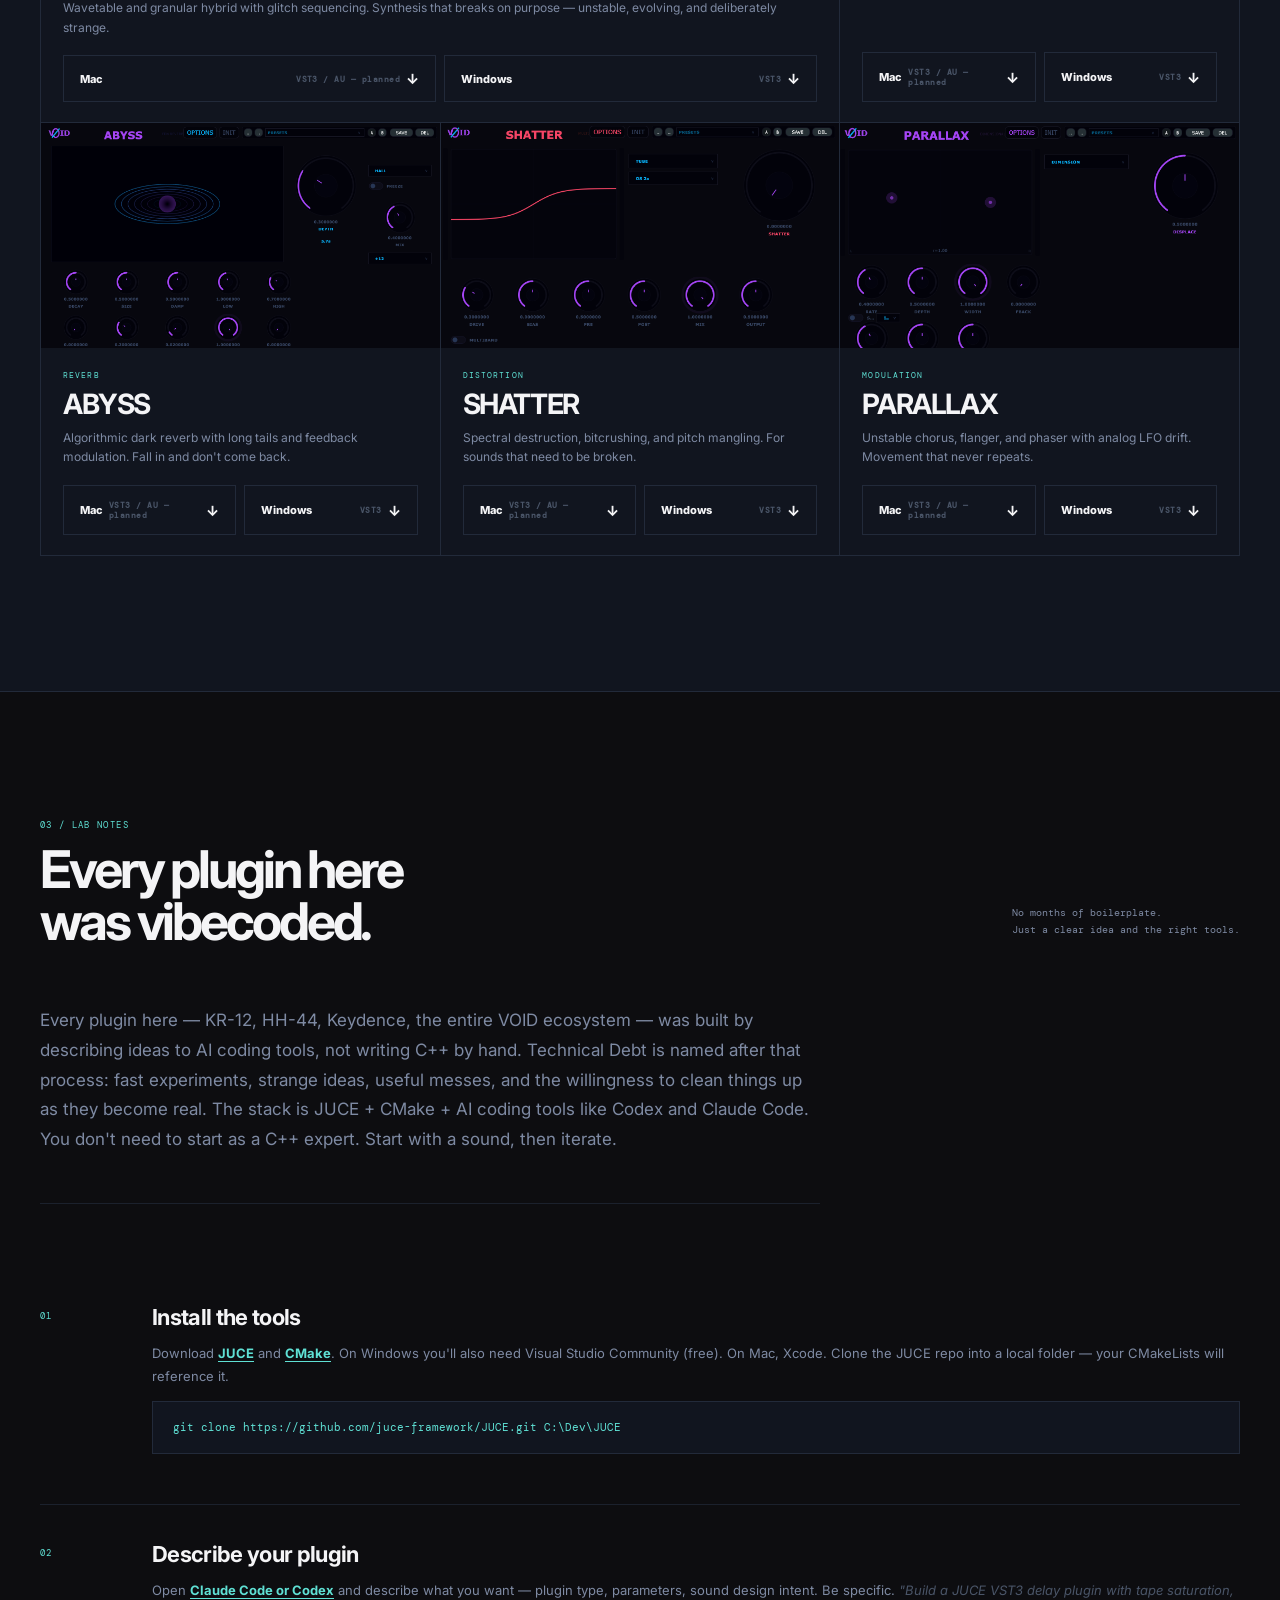
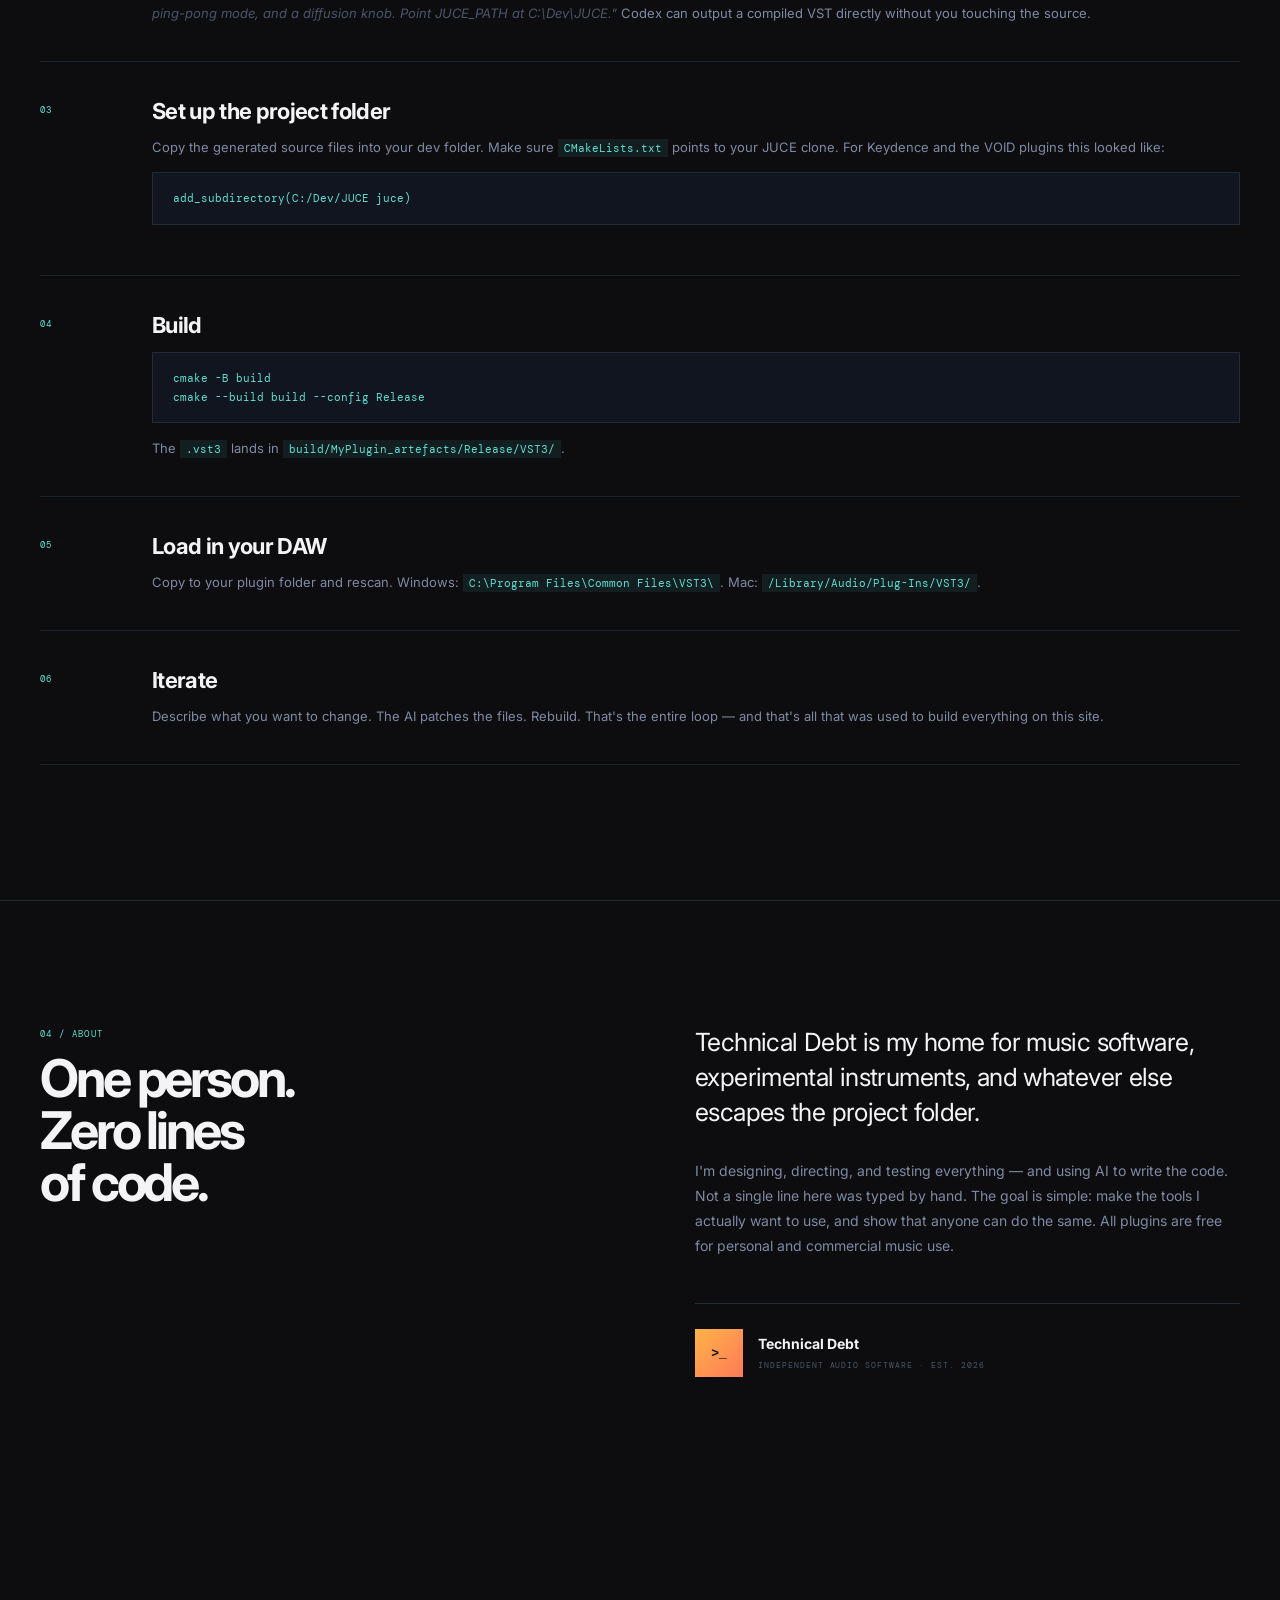
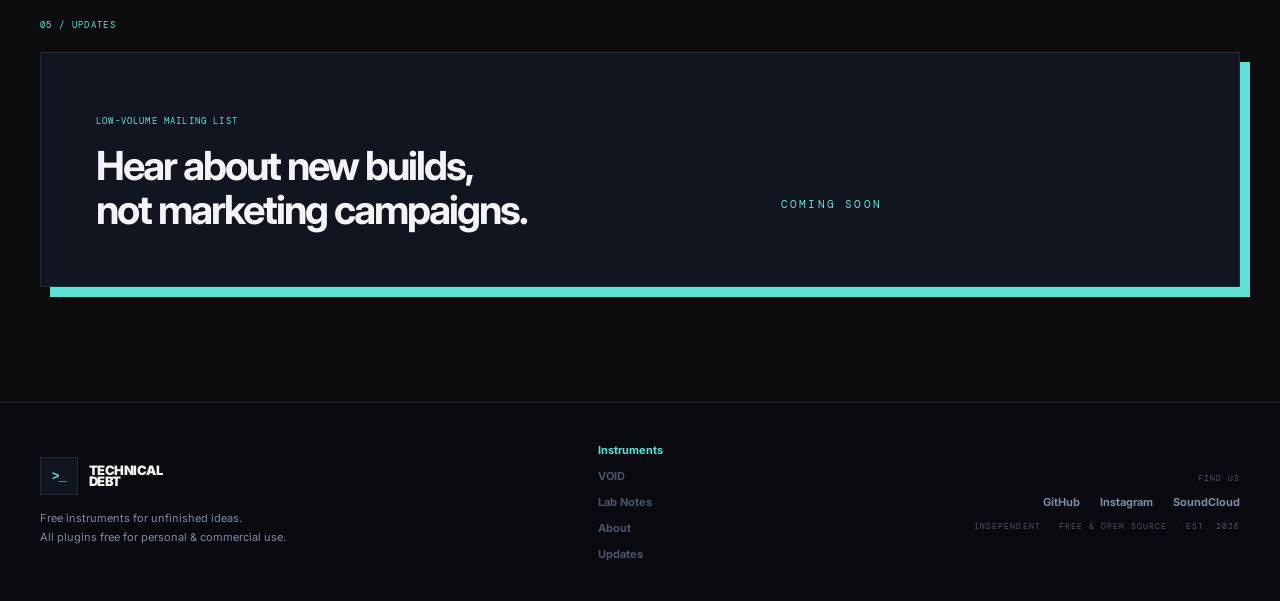
==== commit 2039ea84: "feat: add Say So voice controller (TD-007)" ====
--- a/index.html
+++ b/index.html
@@ -64,6 +64,33 @@
         <p>Free tools from the workbench.<br>Built with curiosity. Used loudly.</p>
       </div>
 
+      <article class="product product-sayso">
+        <div class="product-image">
+          <img src="assets/Say So.png" alt="Say So voice control interface for Ableton Live">
+          <span class="corner-label mono">VOICE / AUTOMATION</span>
+          <span class="status mono status-available"><i></i> FREE DOWNLOAD</span>
+        </div>
+        <div class="product-copy" onclick="window.location='sayso.html'" style="cursor:pointer">
+          <div class="product-number mono">TD-007</div>
+          <h3>Say So</h3>
+          <p class="product-type">VOICE CONTROLLER</p>
+          <p class="description">Hands-free control for Ableton Live. Talk to your DAW — transport, tempo, tracks, mixer, clips, and chord composing via M2TM Notes. Constrained grammar means it only hears words it understands.</p>
+          <ul>
+            <li><span>01</span> Constrained speech recognition — no more wrong words</li>
+            <li><span>02</span> Full Ableton control: transport, tempo, tracks, clips, mix</li>
+            <li><span>03</span> Hands-free chord progression composing via M2TM Notes</li>
+          </ul>
+          <div class="download-group">
+            <a class="download-btn" href="#" data-download="Say So" data-platform="mac">
+              <span class="dl-os">Mac</span><span class="dl-fmt mono">Python App — planned</span><span class="dl-arrow">&#8595;</span>
+            </a>
+            <a class="download-btn" href="#" data-download="Say So" data-platform="win">
+              <span class="dl-os">Windows</span><span class="dl-fmt mono">Python App</span><span class="dl-arrow">&#8595;</span>
+            </a>
+          </div>
+        </div>
+      </article>
+
       <article class="product product-keydence" onclick="window.location='keydence.html'" style="cursor:pointer;">
         <div class="product-image">
           <img src="assets/keydence vst.png" alt="Keydence MIDI performance plugin interface">
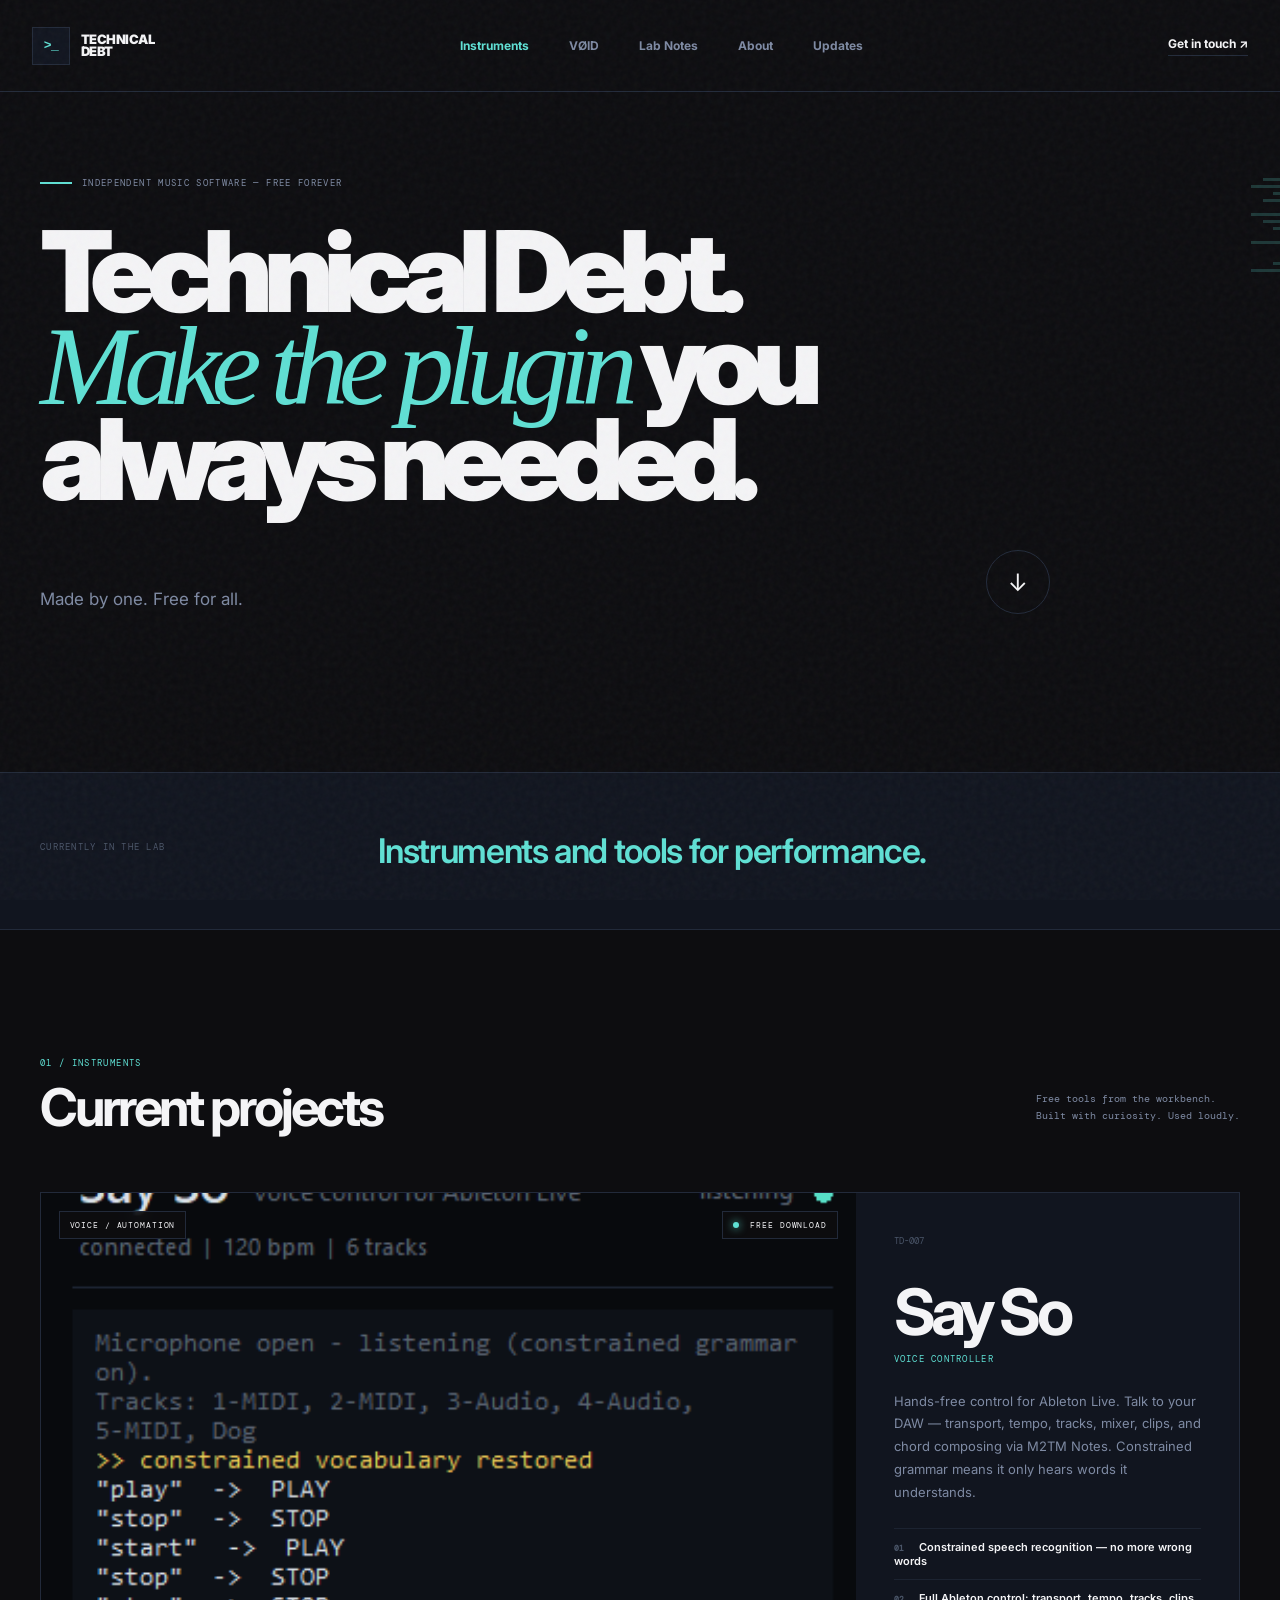
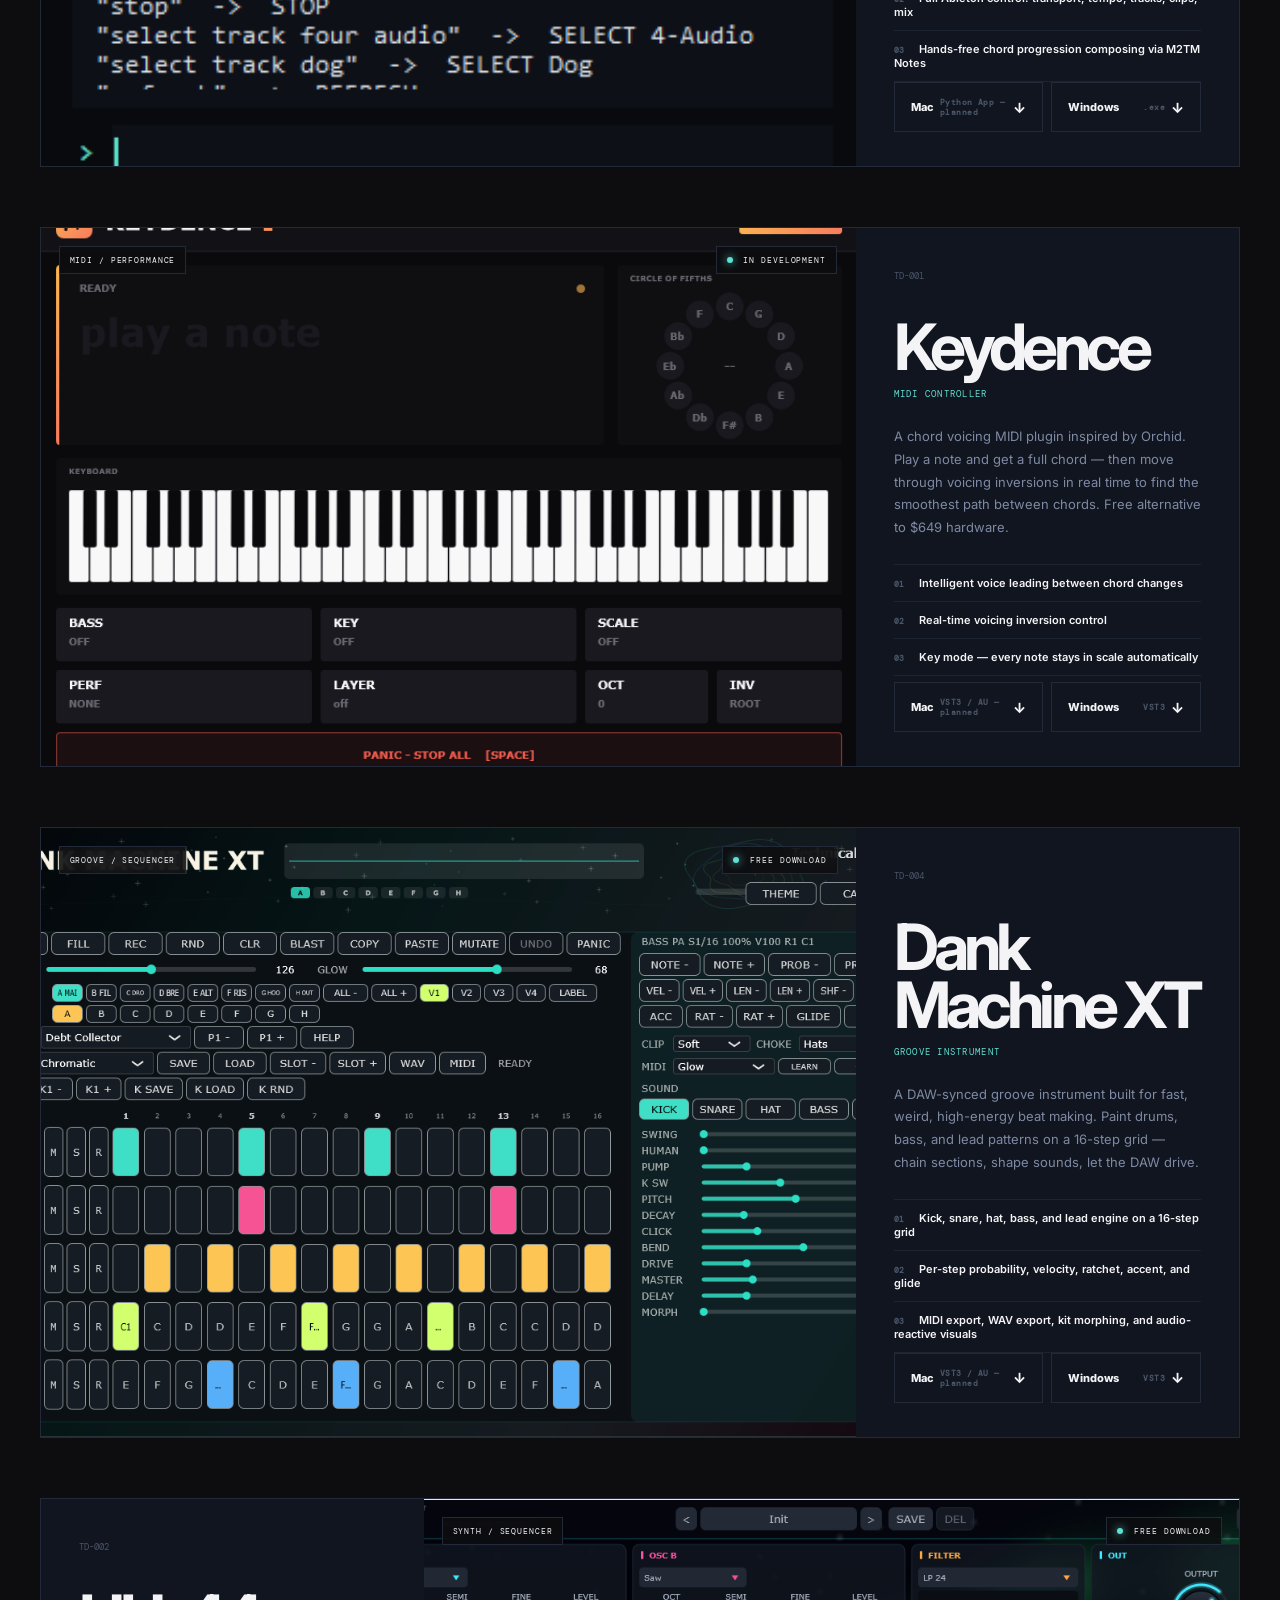
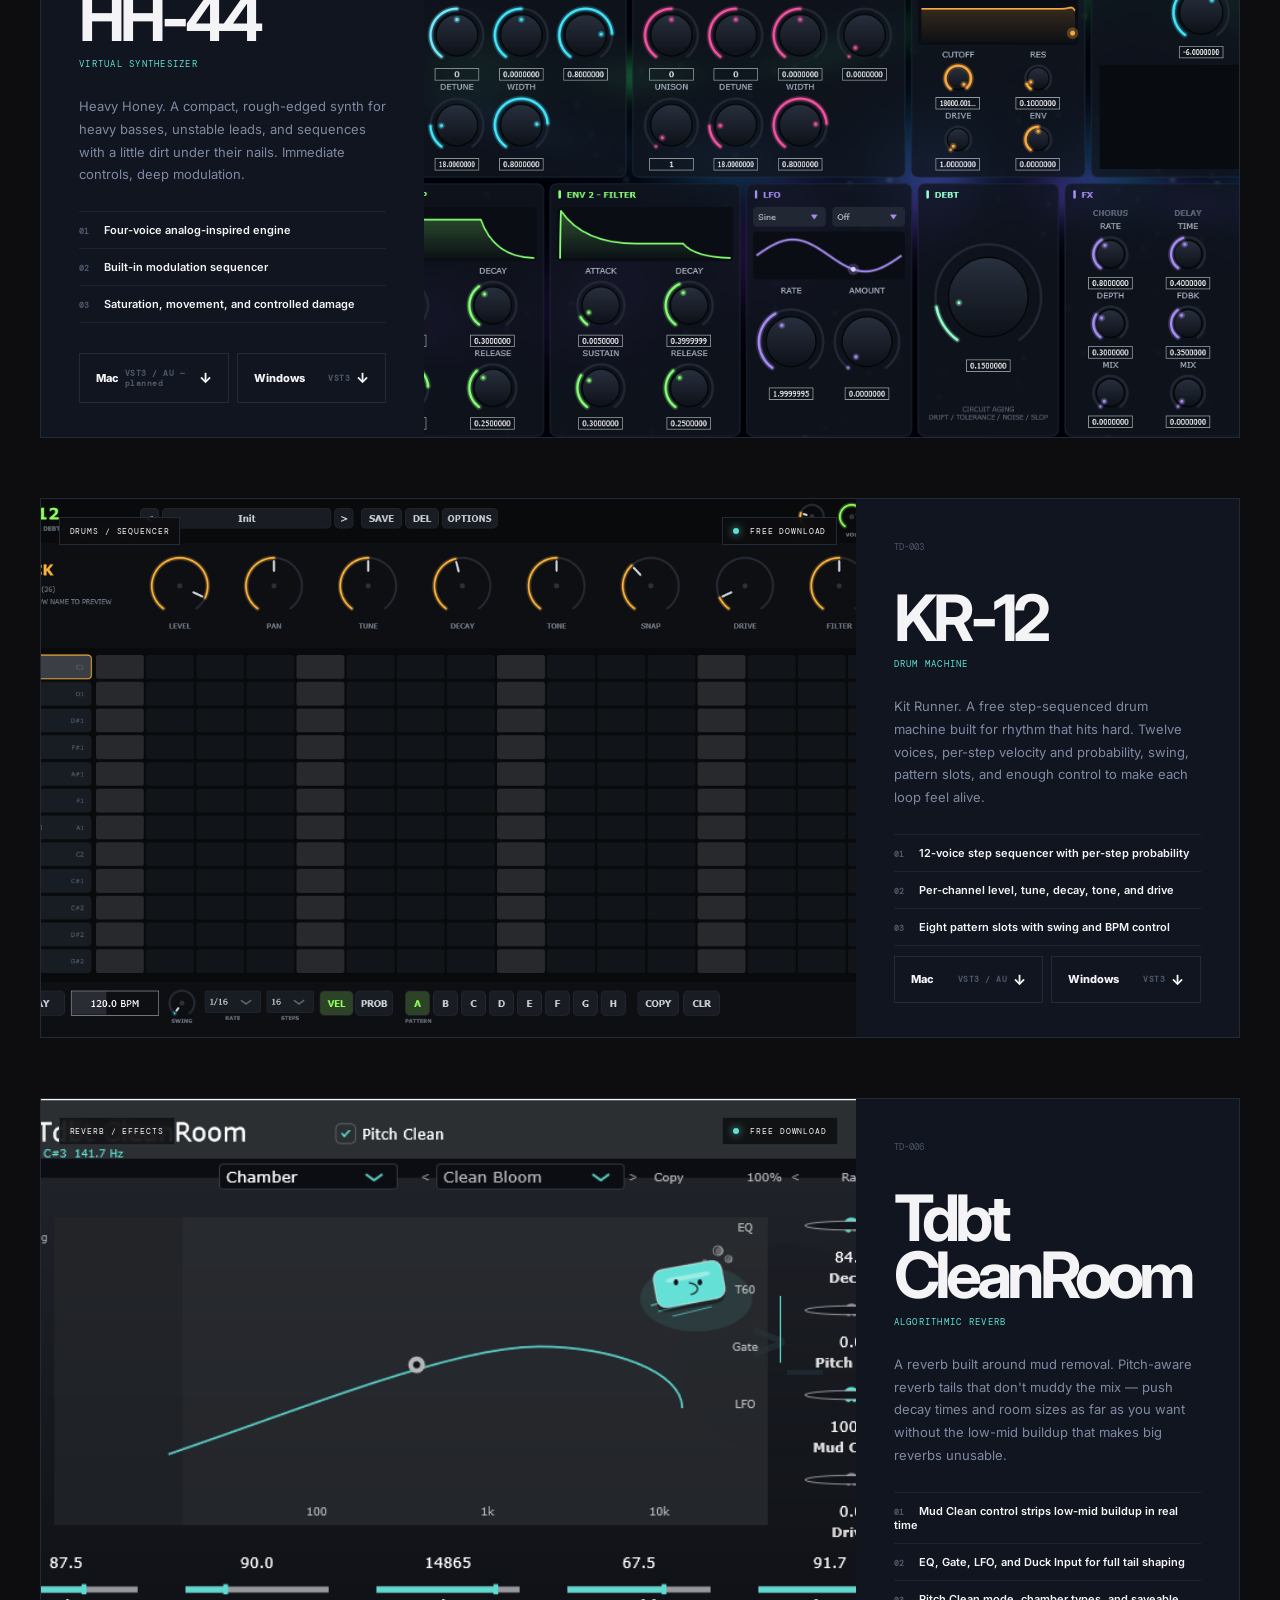
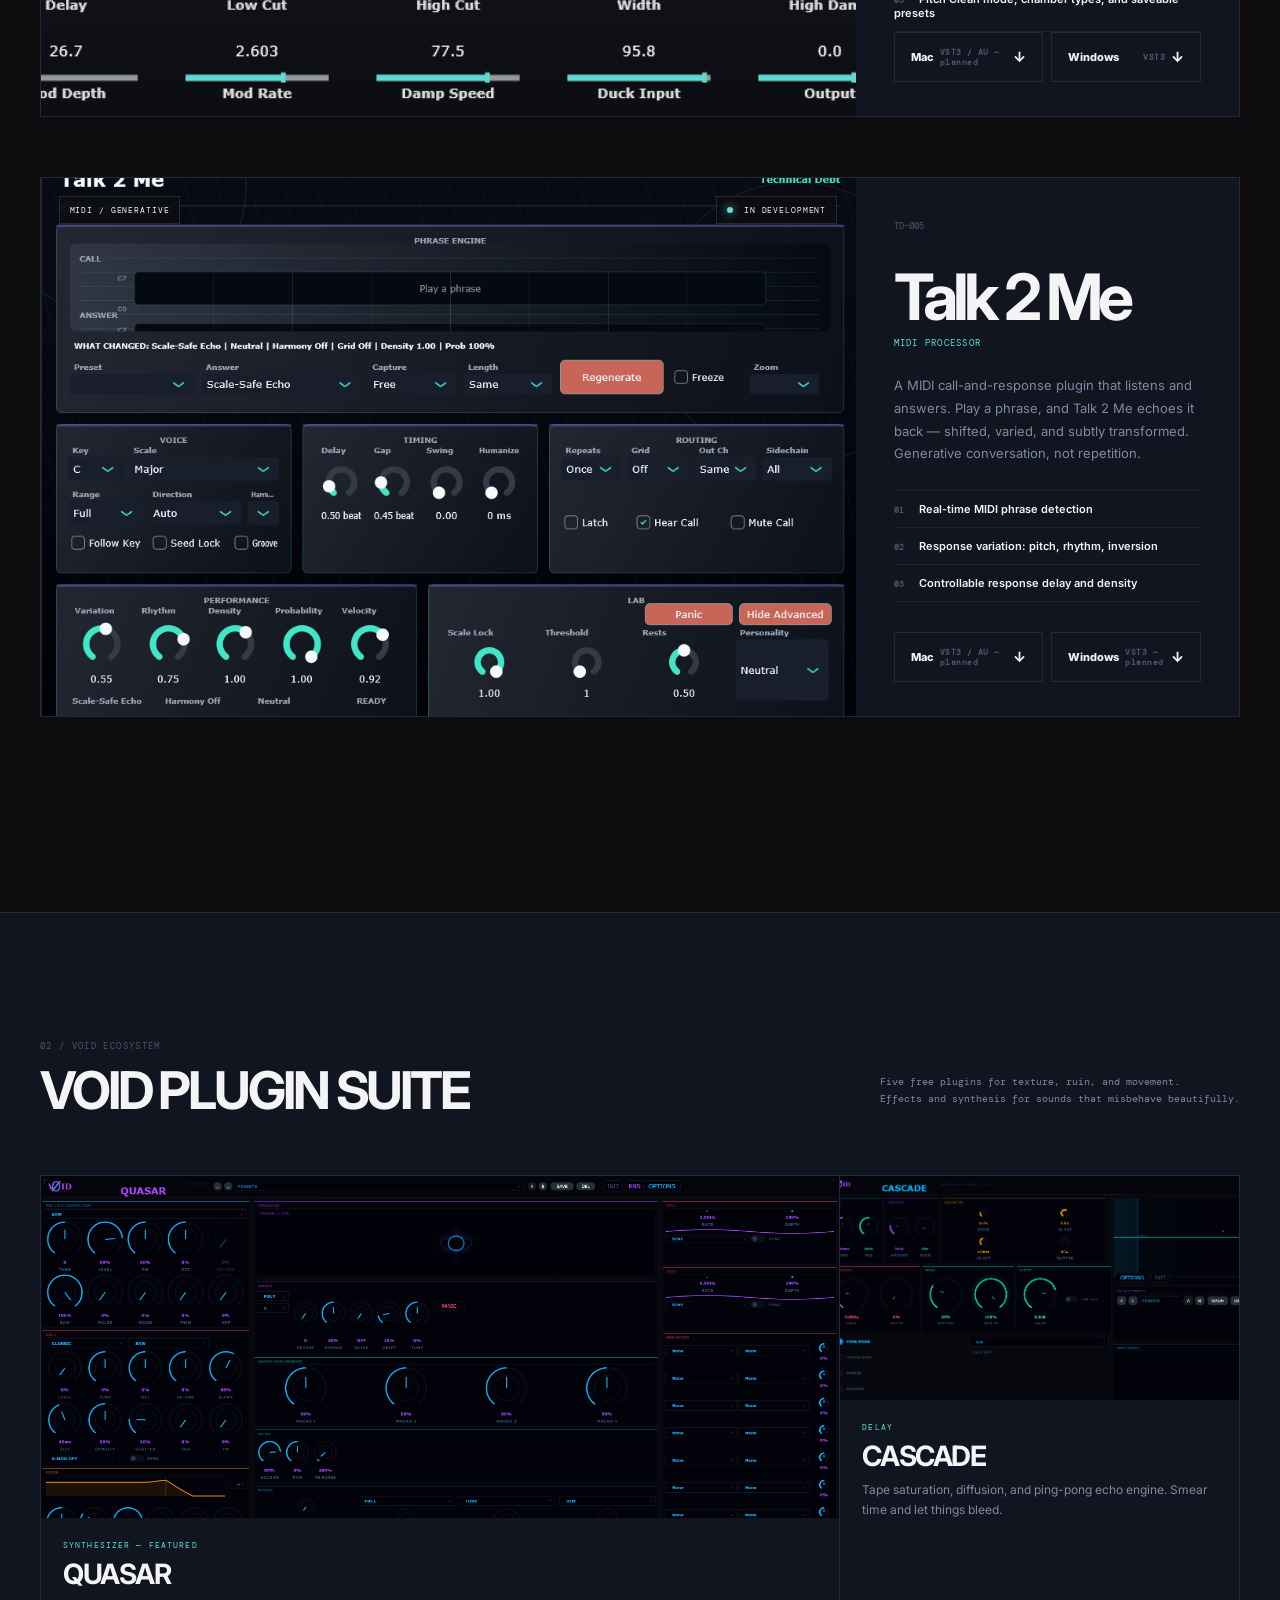
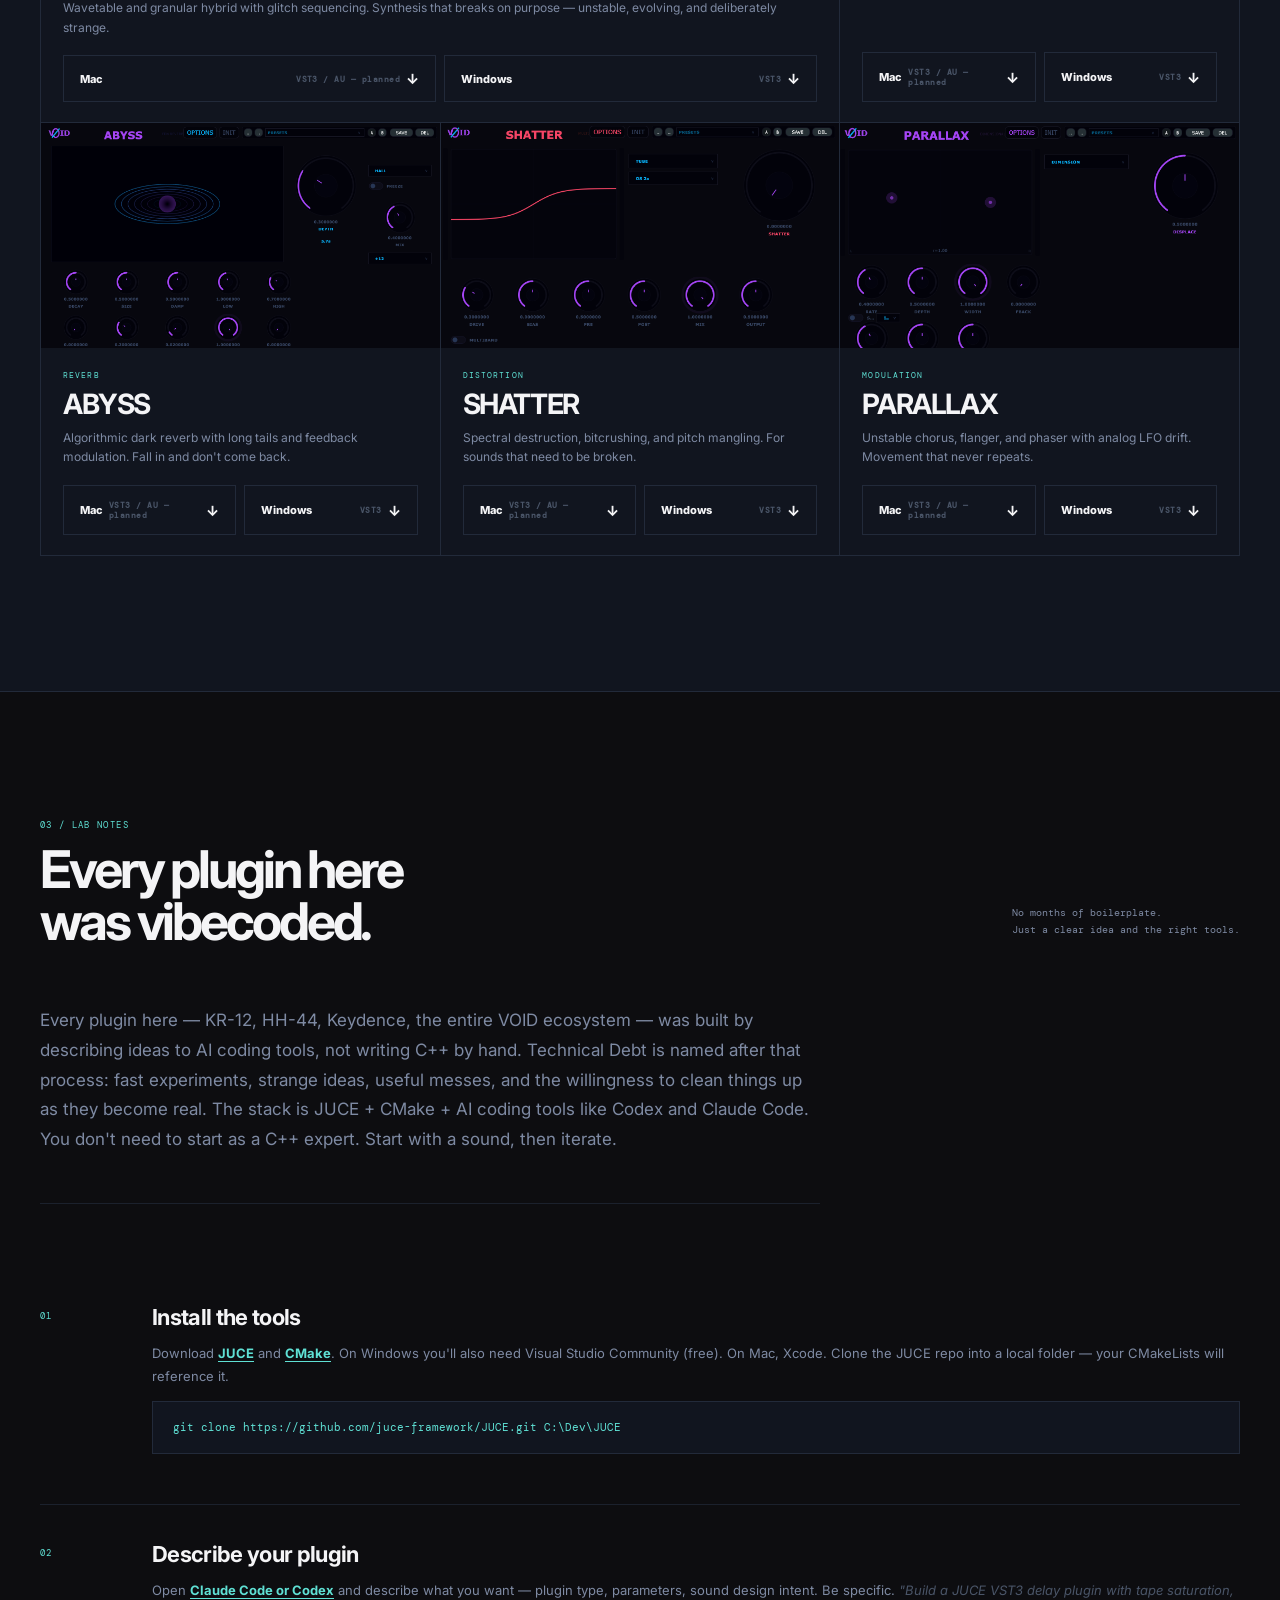
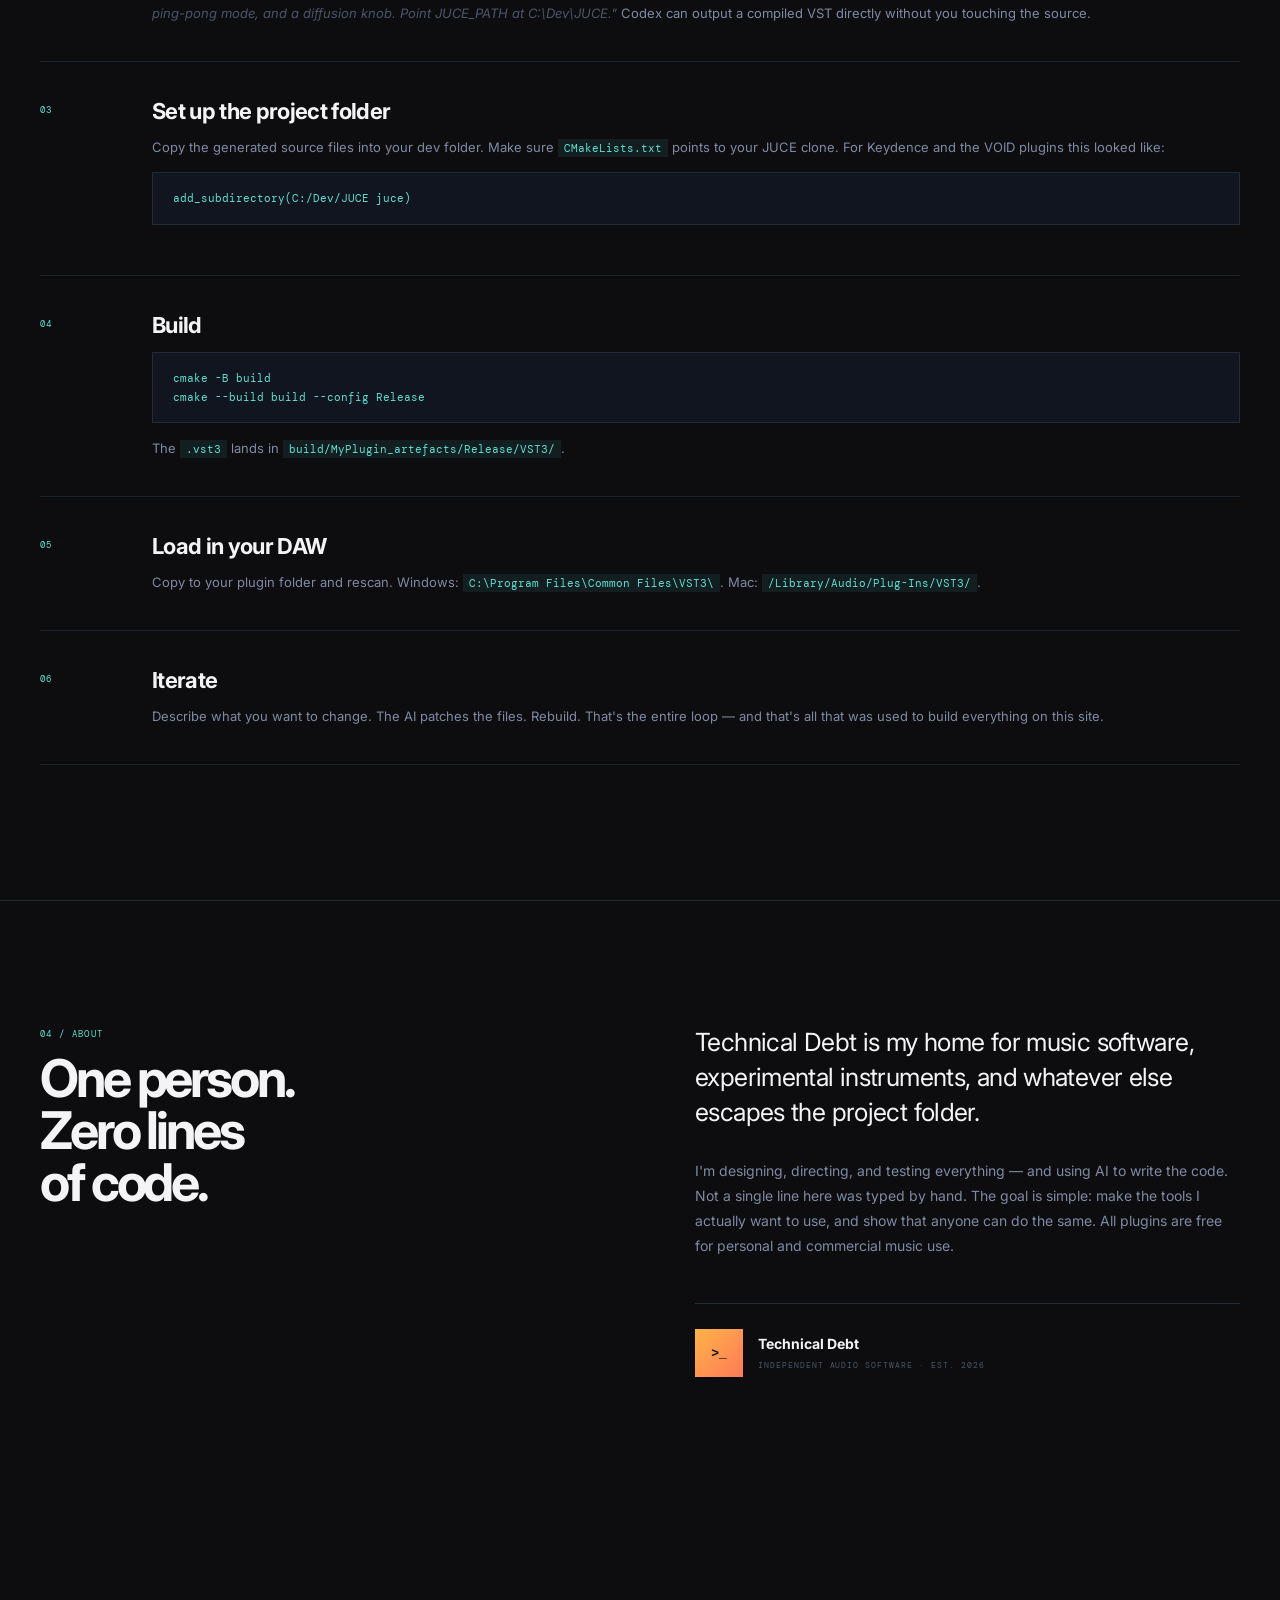
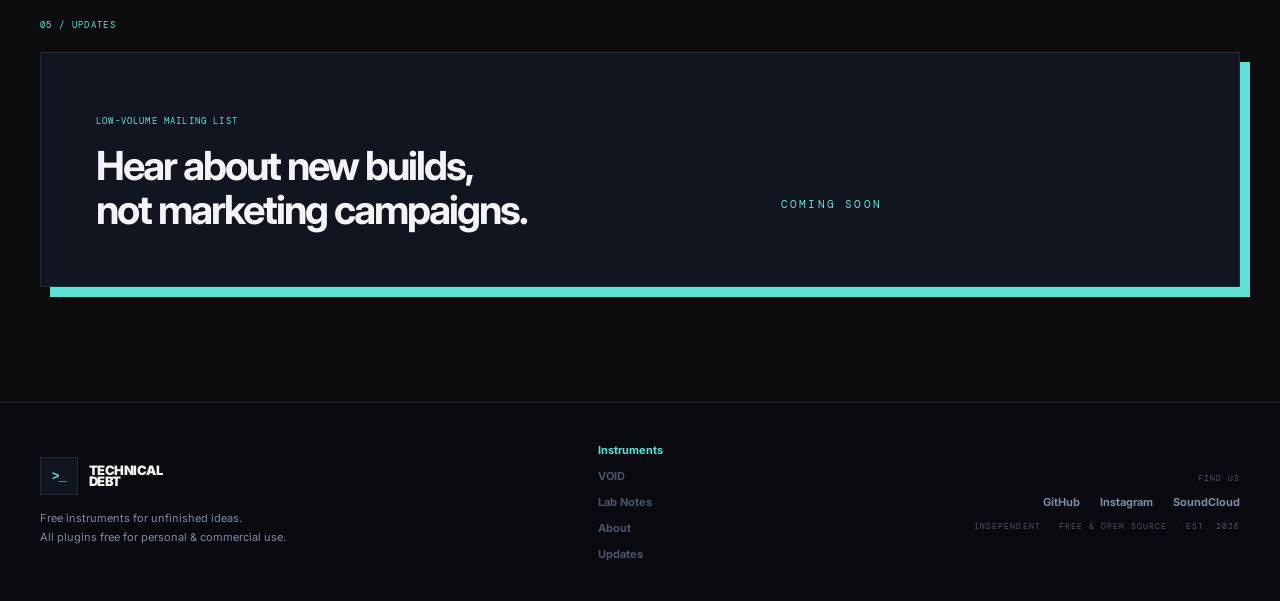
==== commit 2bd6243e: "feat: Say So exe, full command ref, cheat sheet PDF" ====
--- a/index.html
+++ b/index.html
@@ -85,7 +85,7 @@
               <span class="dl-os">Mac</span><span class="dl-fmt mono">Python App — planned</span><span class="dl-arrow">&#8595;</span>
             </a>
             <a class="download-btn" href="#" data-download="Say So" data-platform="win">
-              <span class="dl-os">Windows</span><span class="dl-fmt mono">Python App</span><span class="dl-arrow">&#8595;</span>
+              <span class="dl-os">Windows</span><span class="dl-fmt mono">.exe</span><span class="dl-arrow">&#8595;</span>
             </a>
           </div>
         </div>
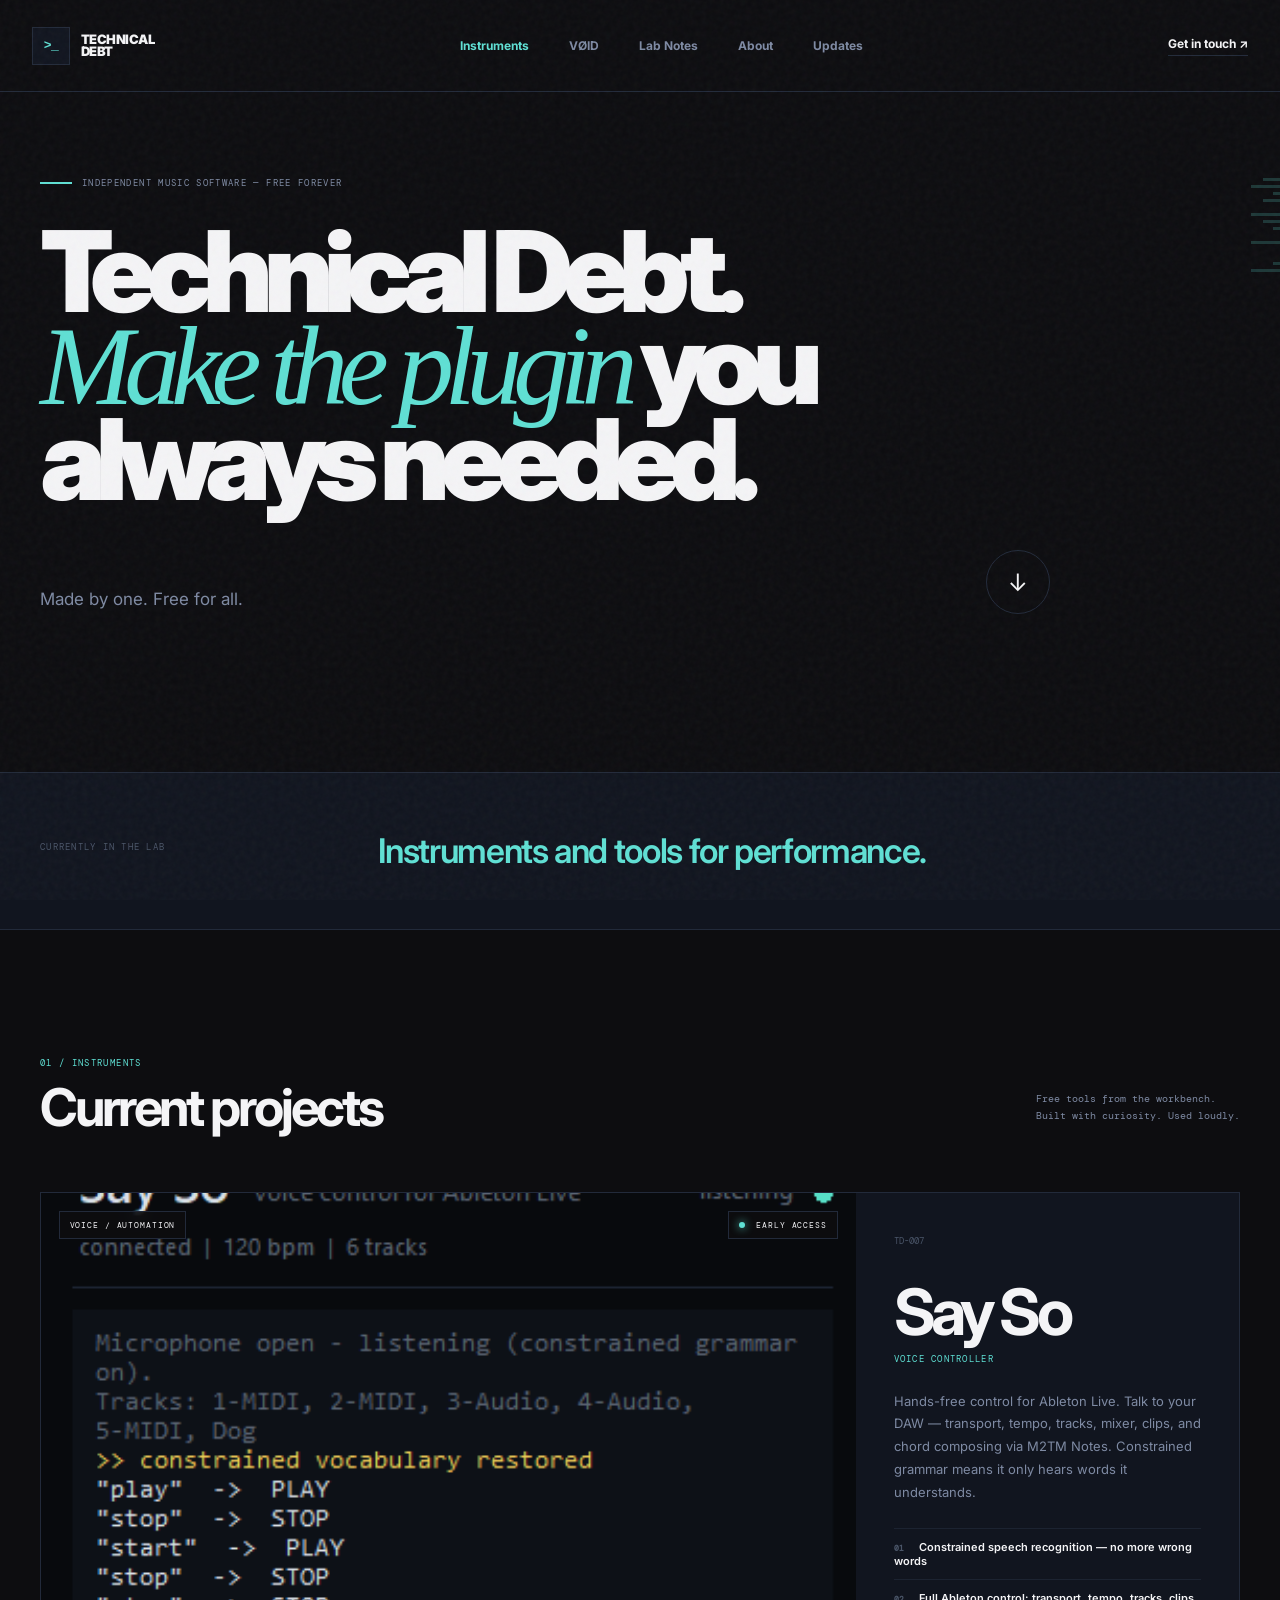
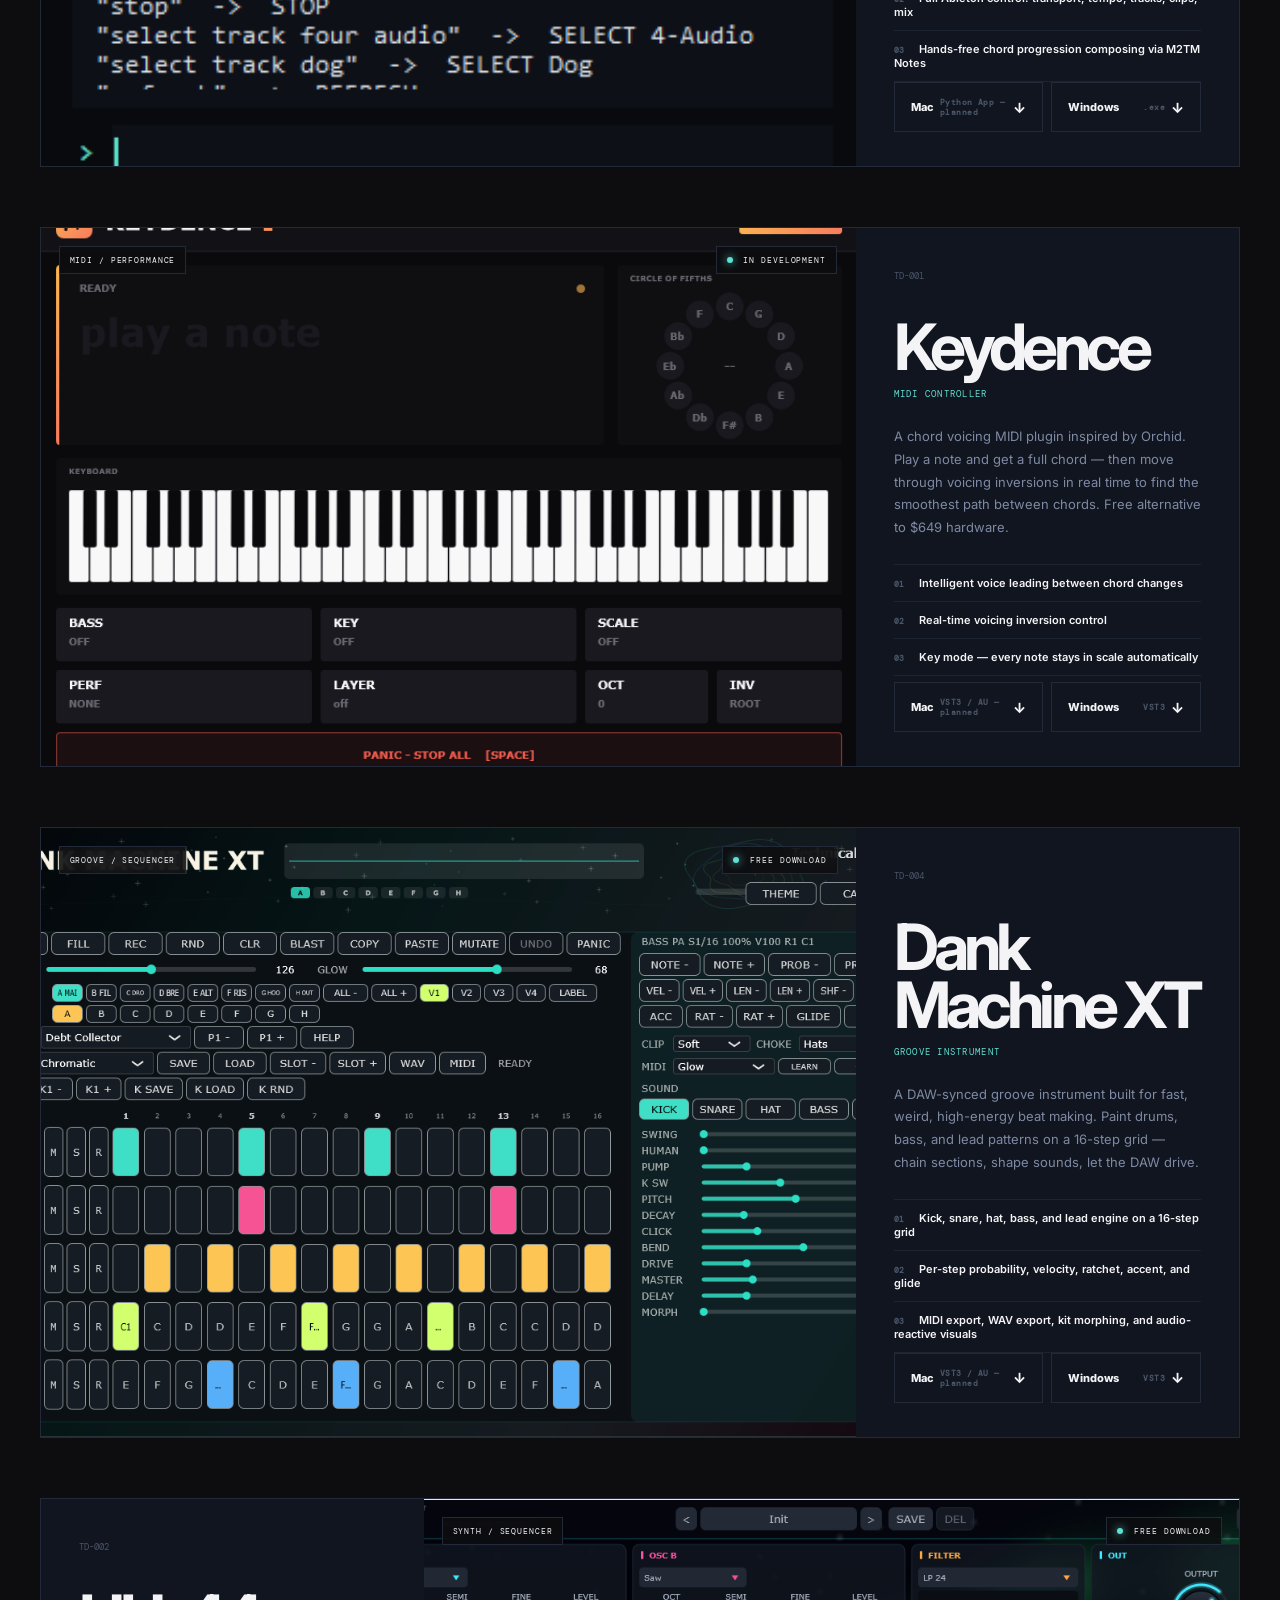
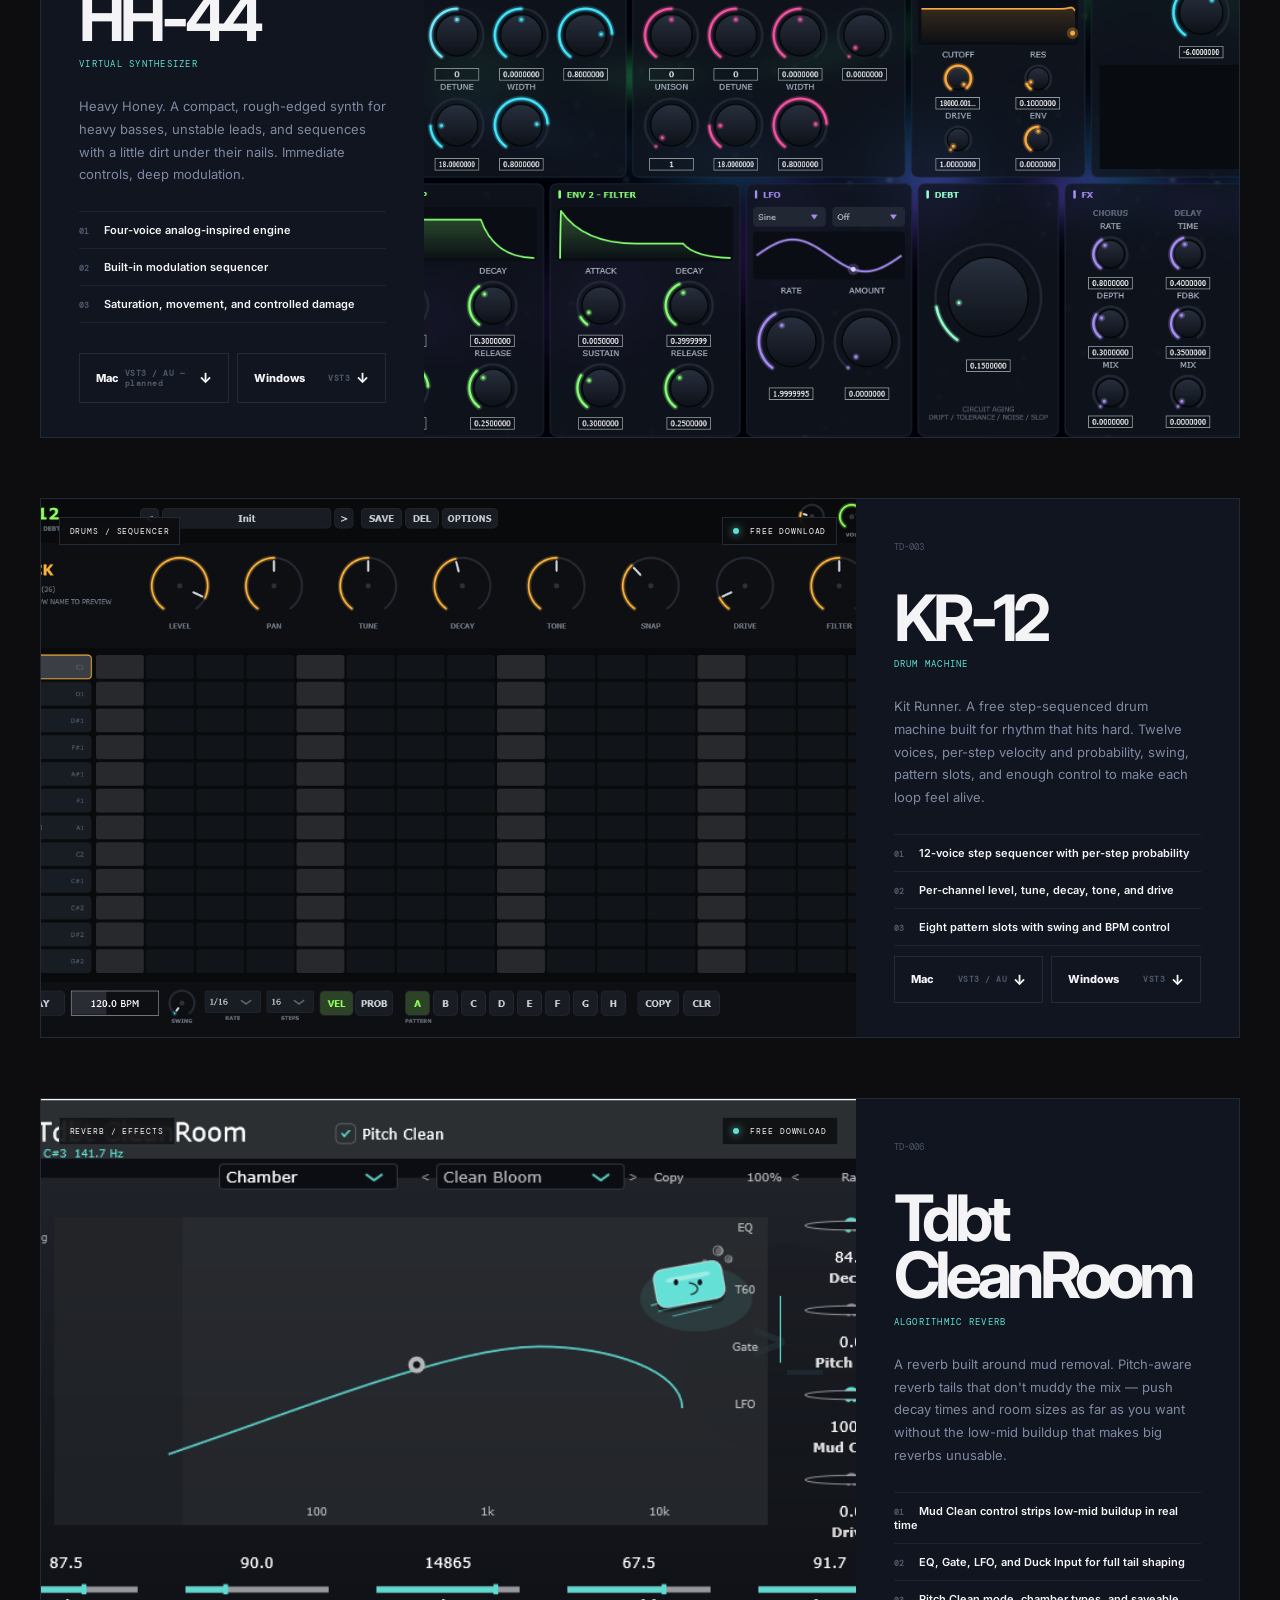
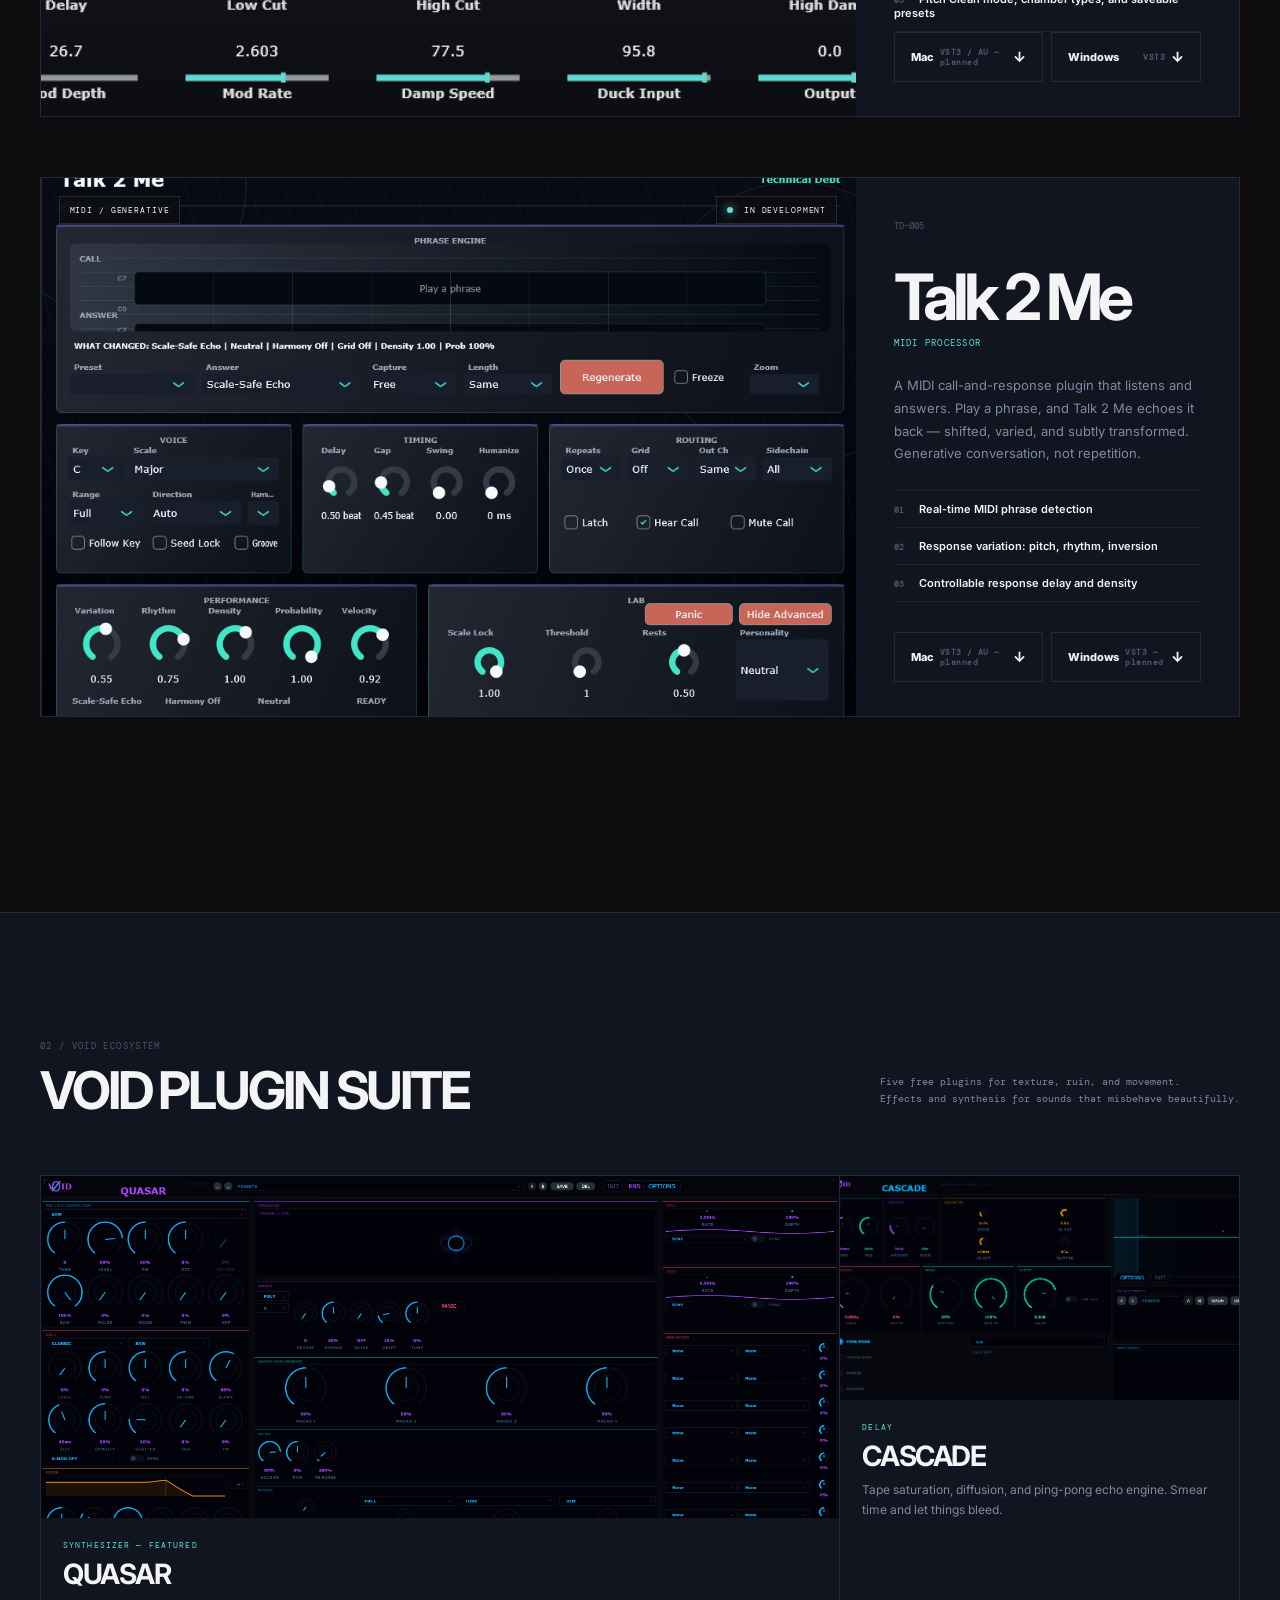
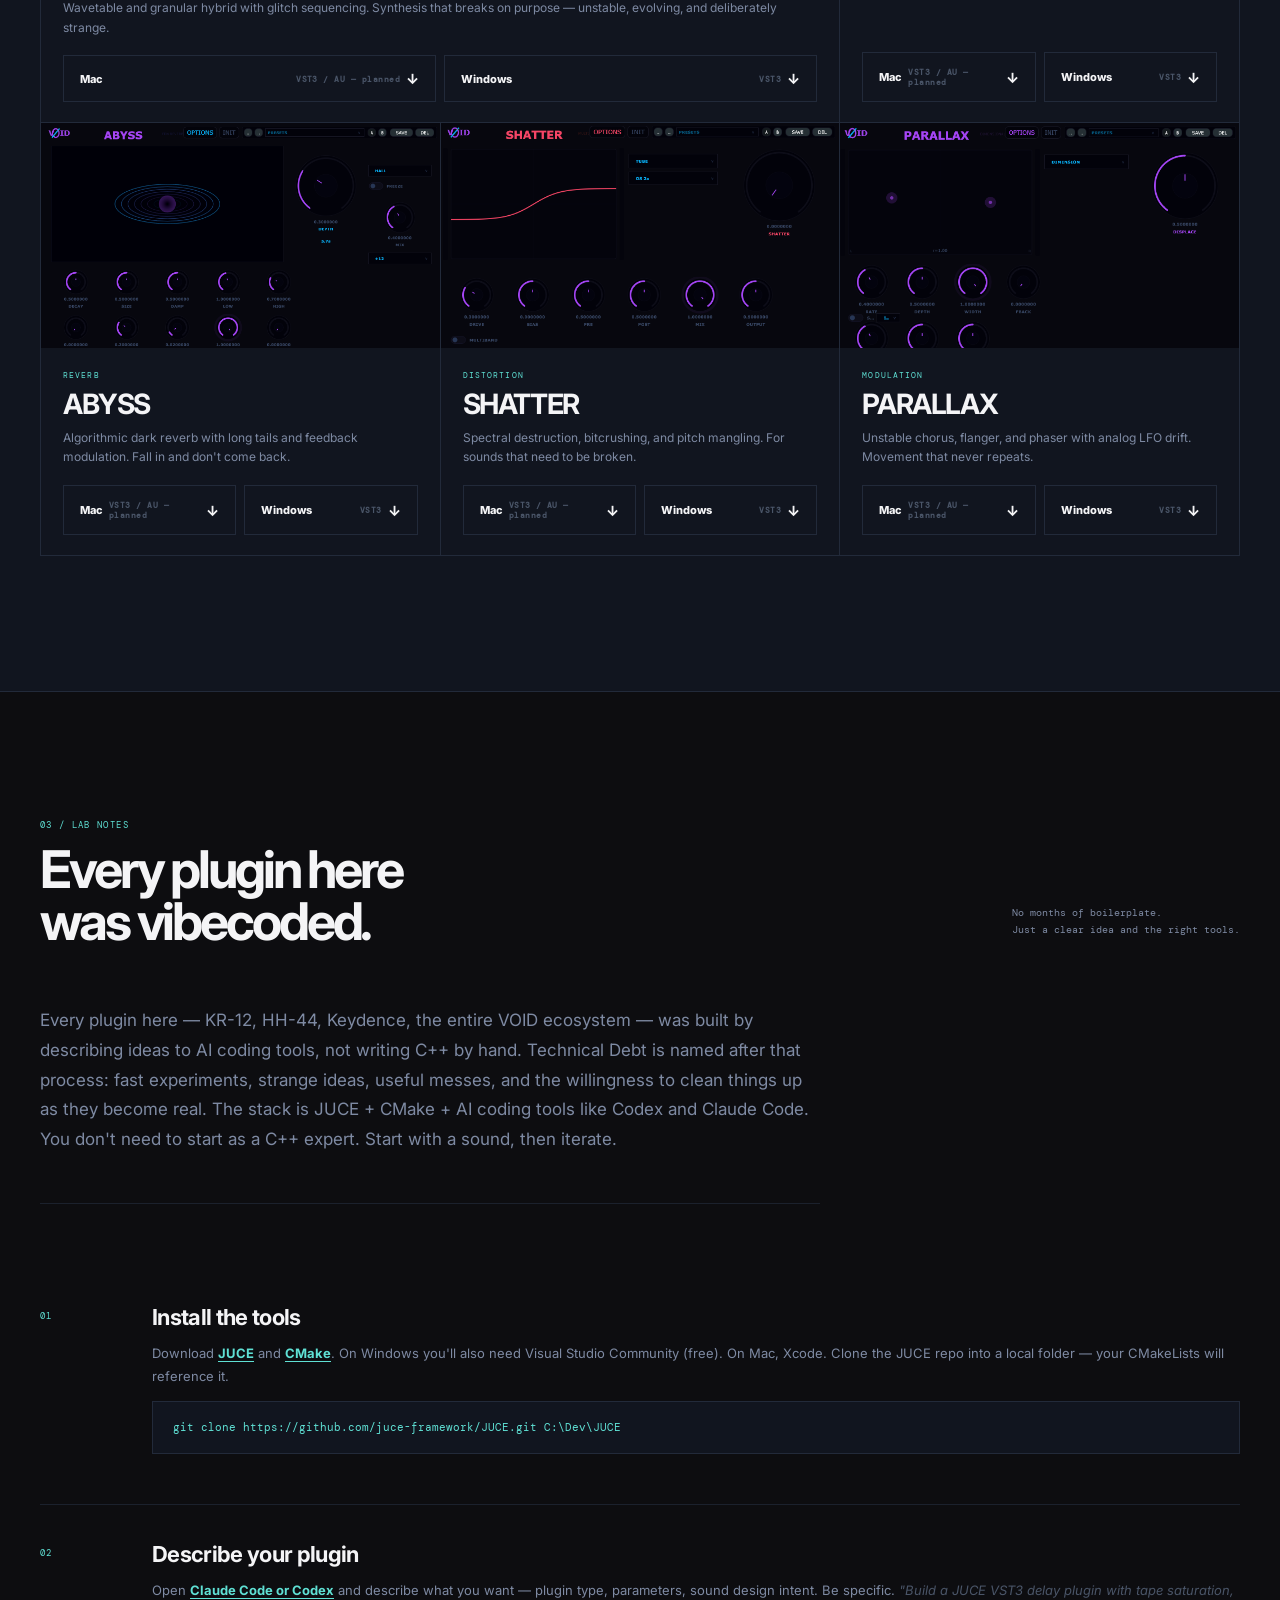
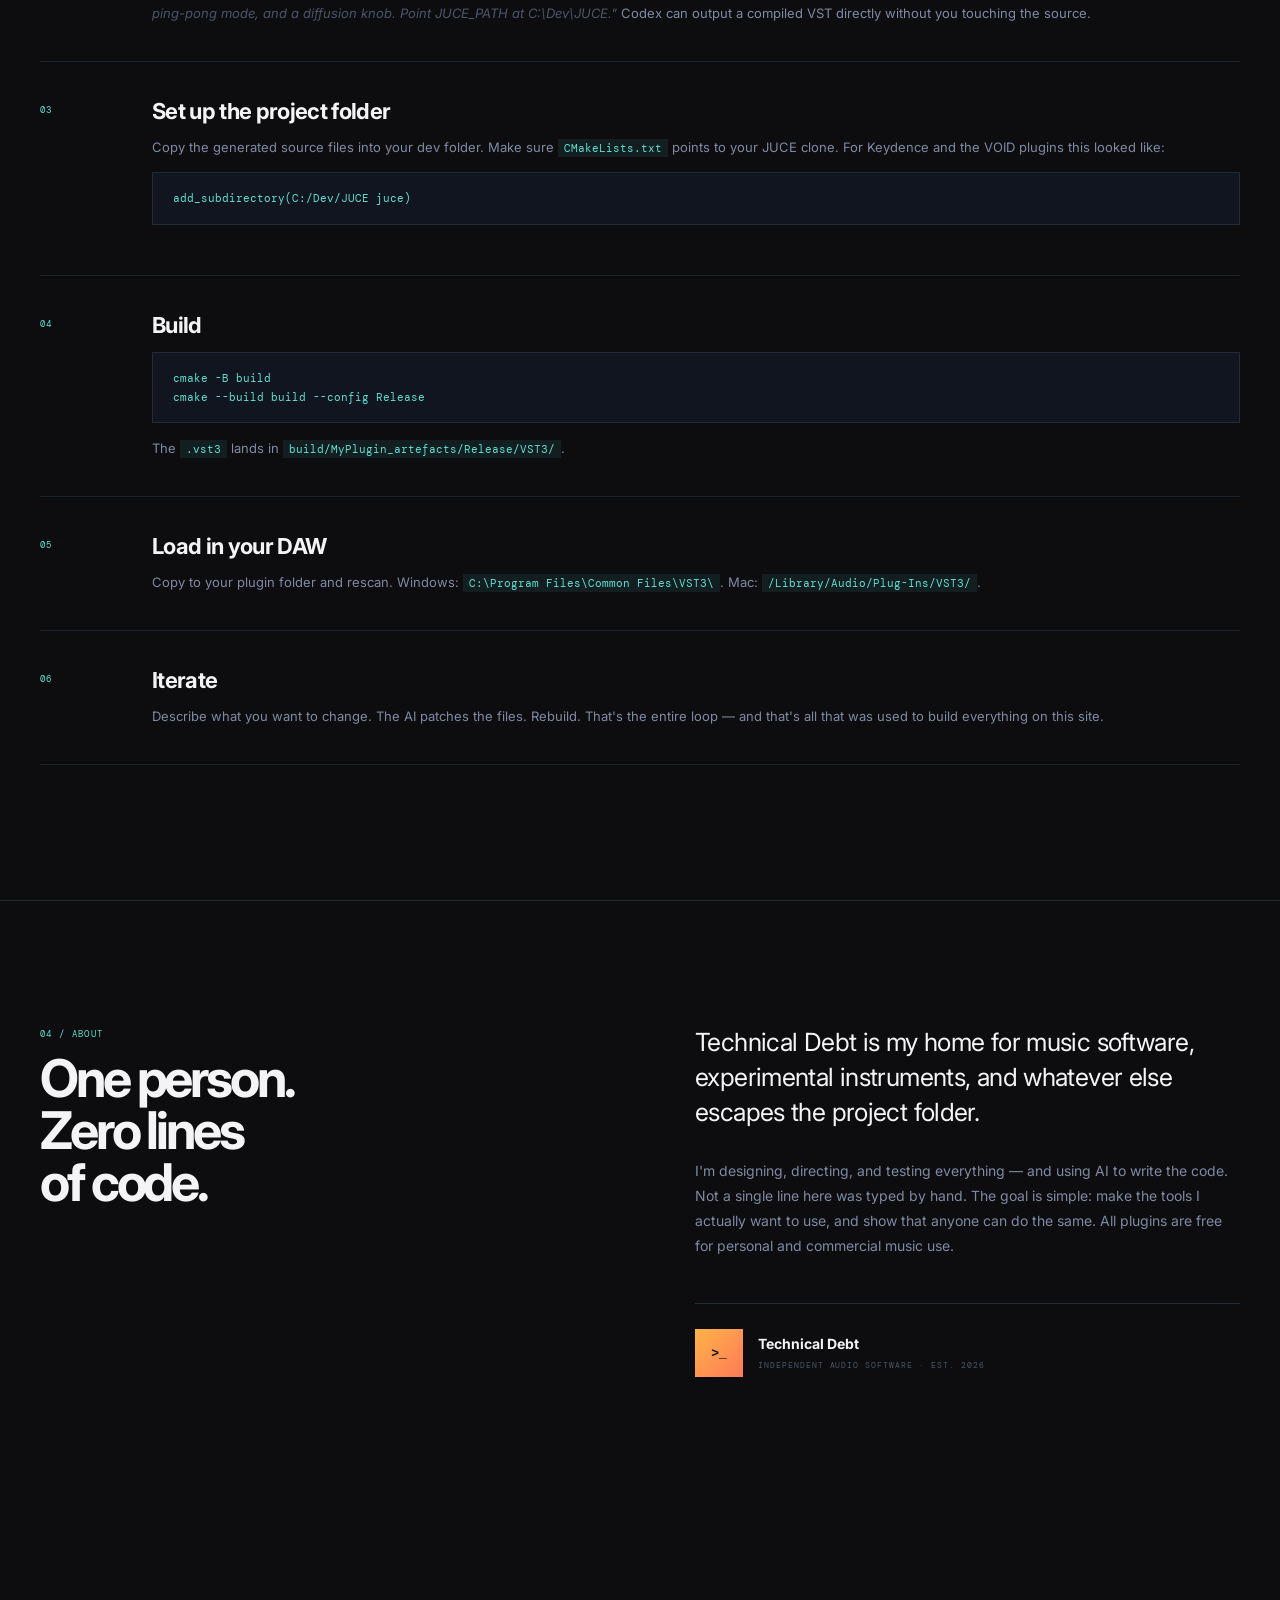
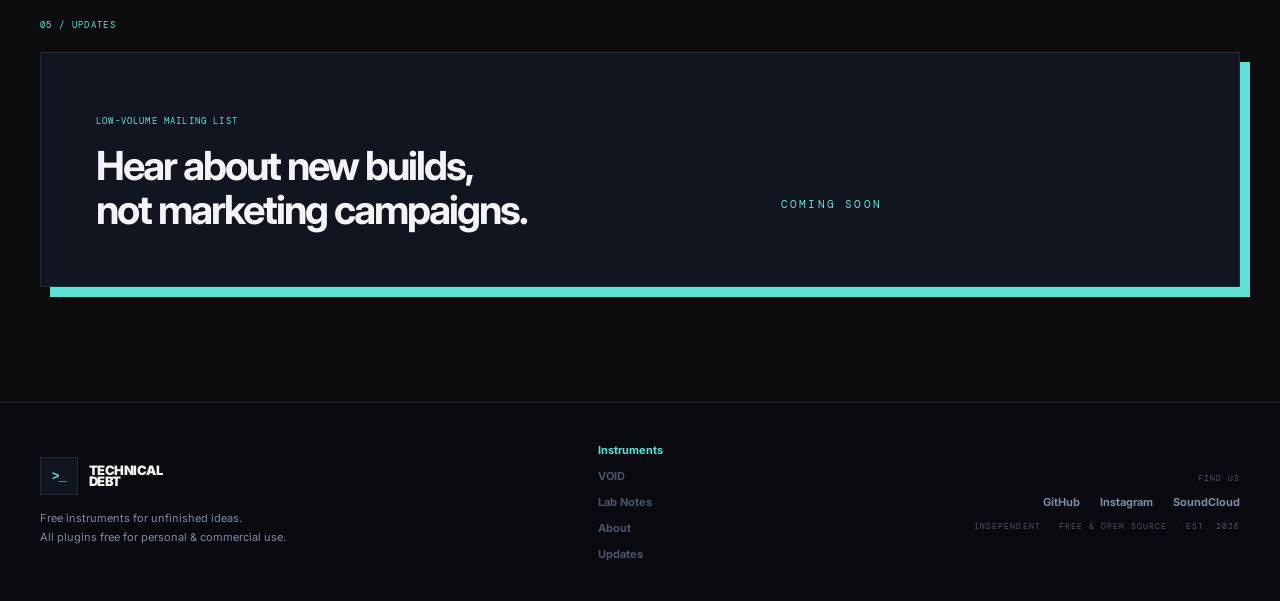
==== commit 78e044e1: "fix: Say So V0.6 early access, updated setup and changelog" ====
--- a/index.html
+++ b/index.html
@@ -68,7 +68,7 @@
         <div class="product-image">
           <img src="assets/Say So.png" alt="Say So voice control interface for Ableton Live">
           <span class="corner-label mono">VOICE / AUTOMATION</span>
-          <span class="status mono status-available"><i></i> FREE DOWNLOAD</span>
+          <span class="status mono"><i></i> EARLY ACCESS</span>
         </div>
         <div class="product-copy" onclick="window.location='sayso.html'" style="cursor:pointer">
           <div class="product-number mono">TD-007</div>
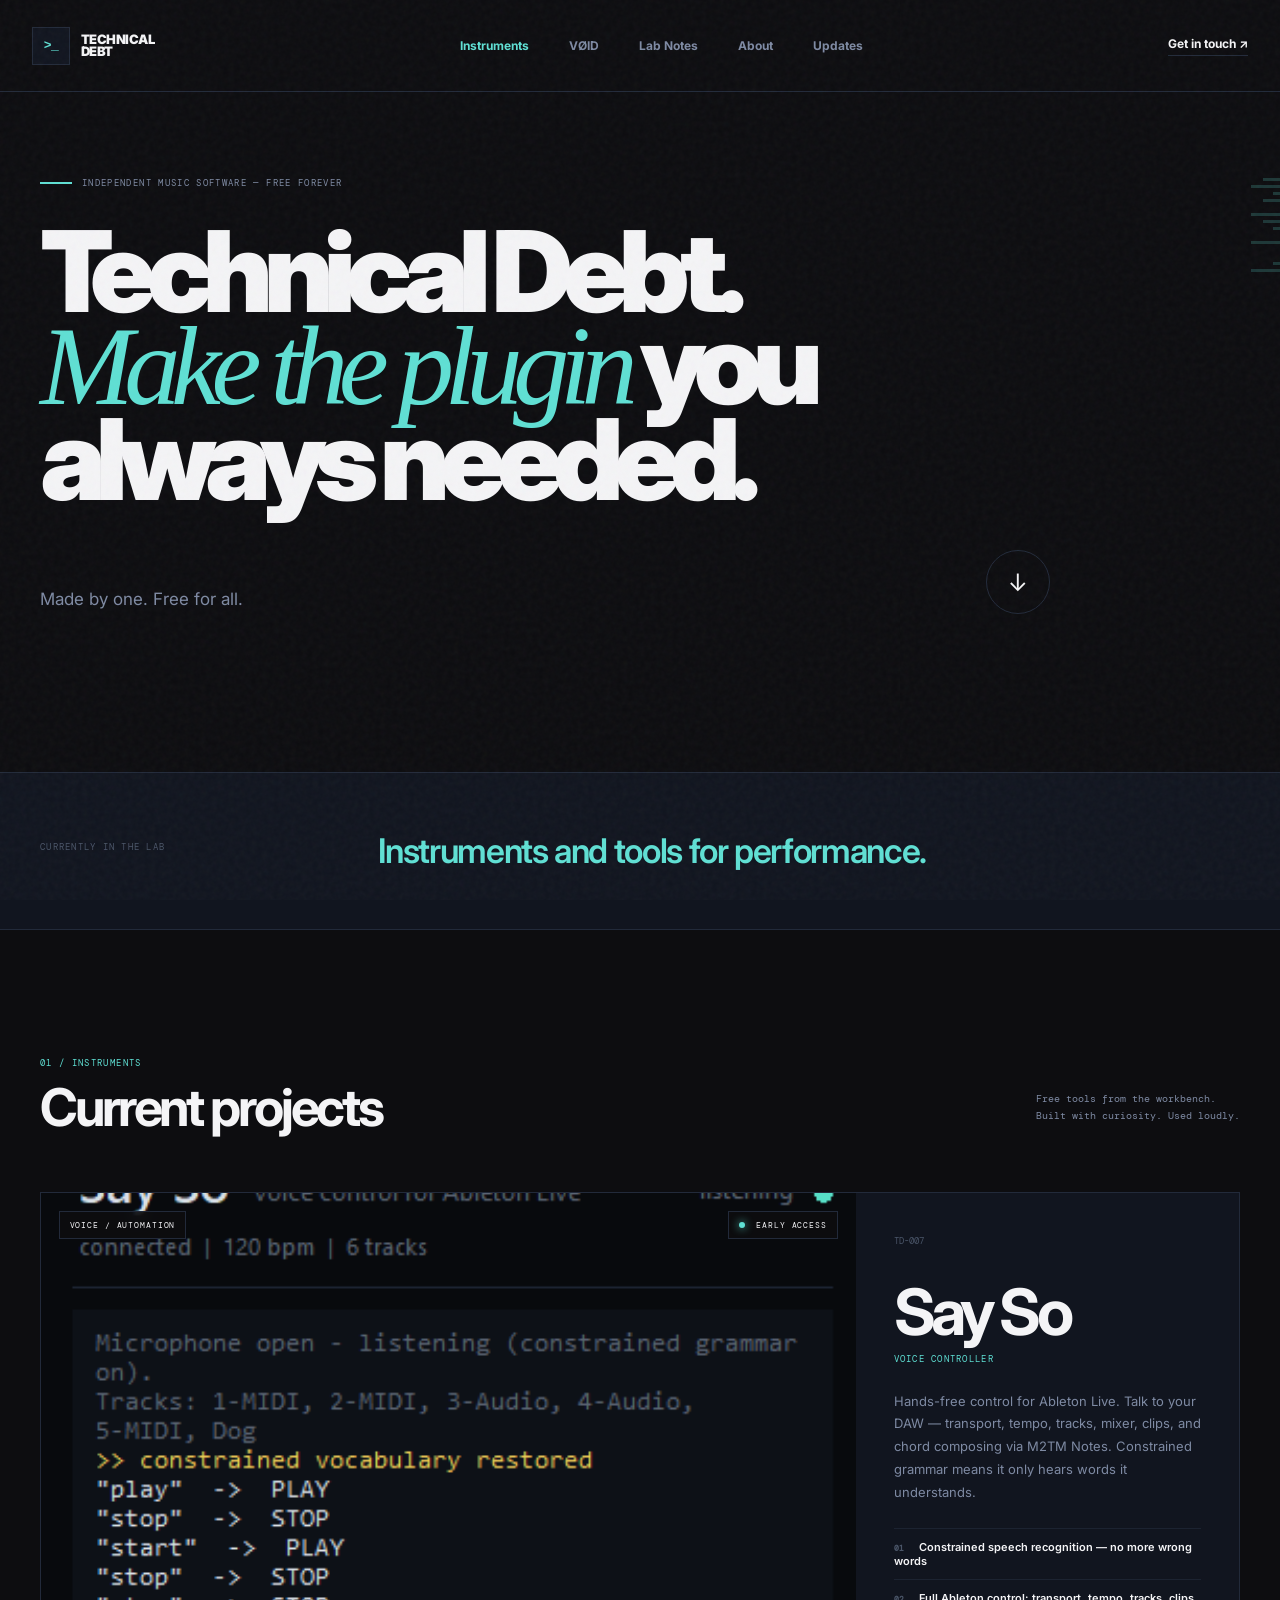
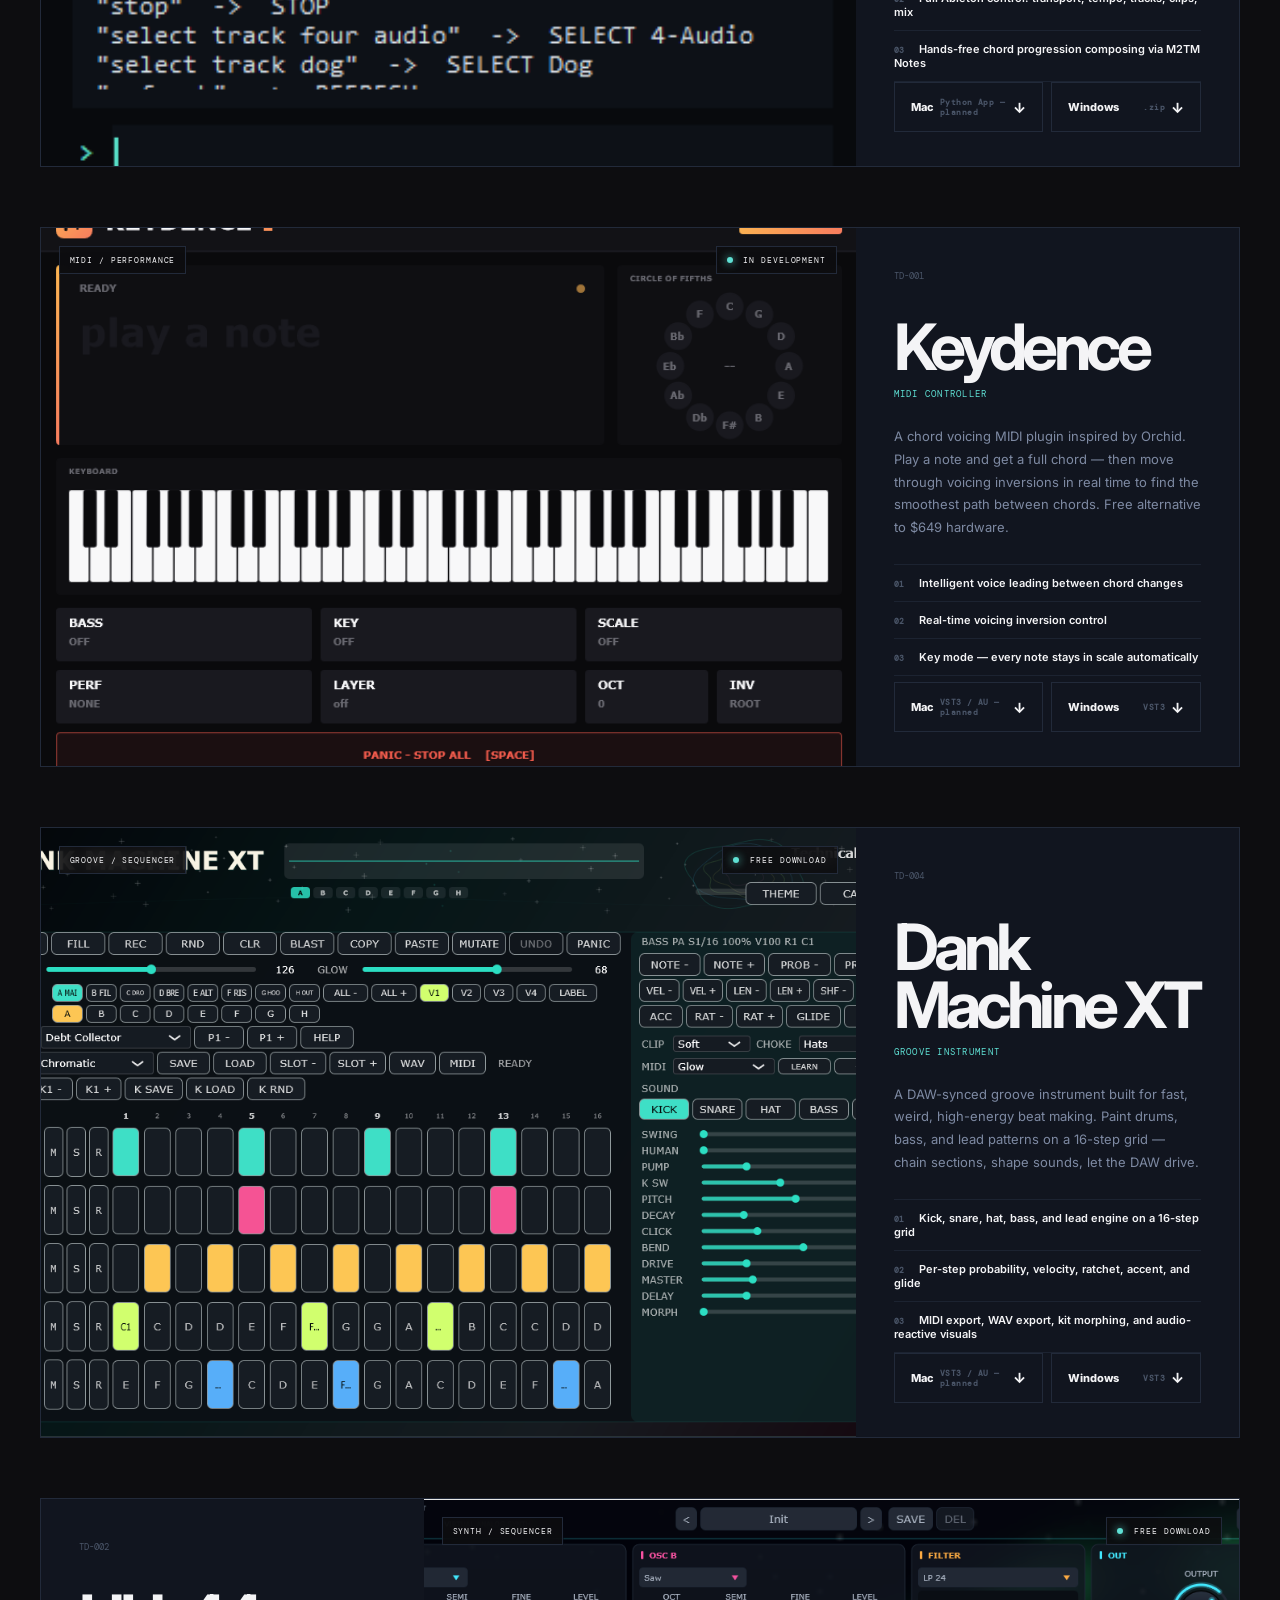
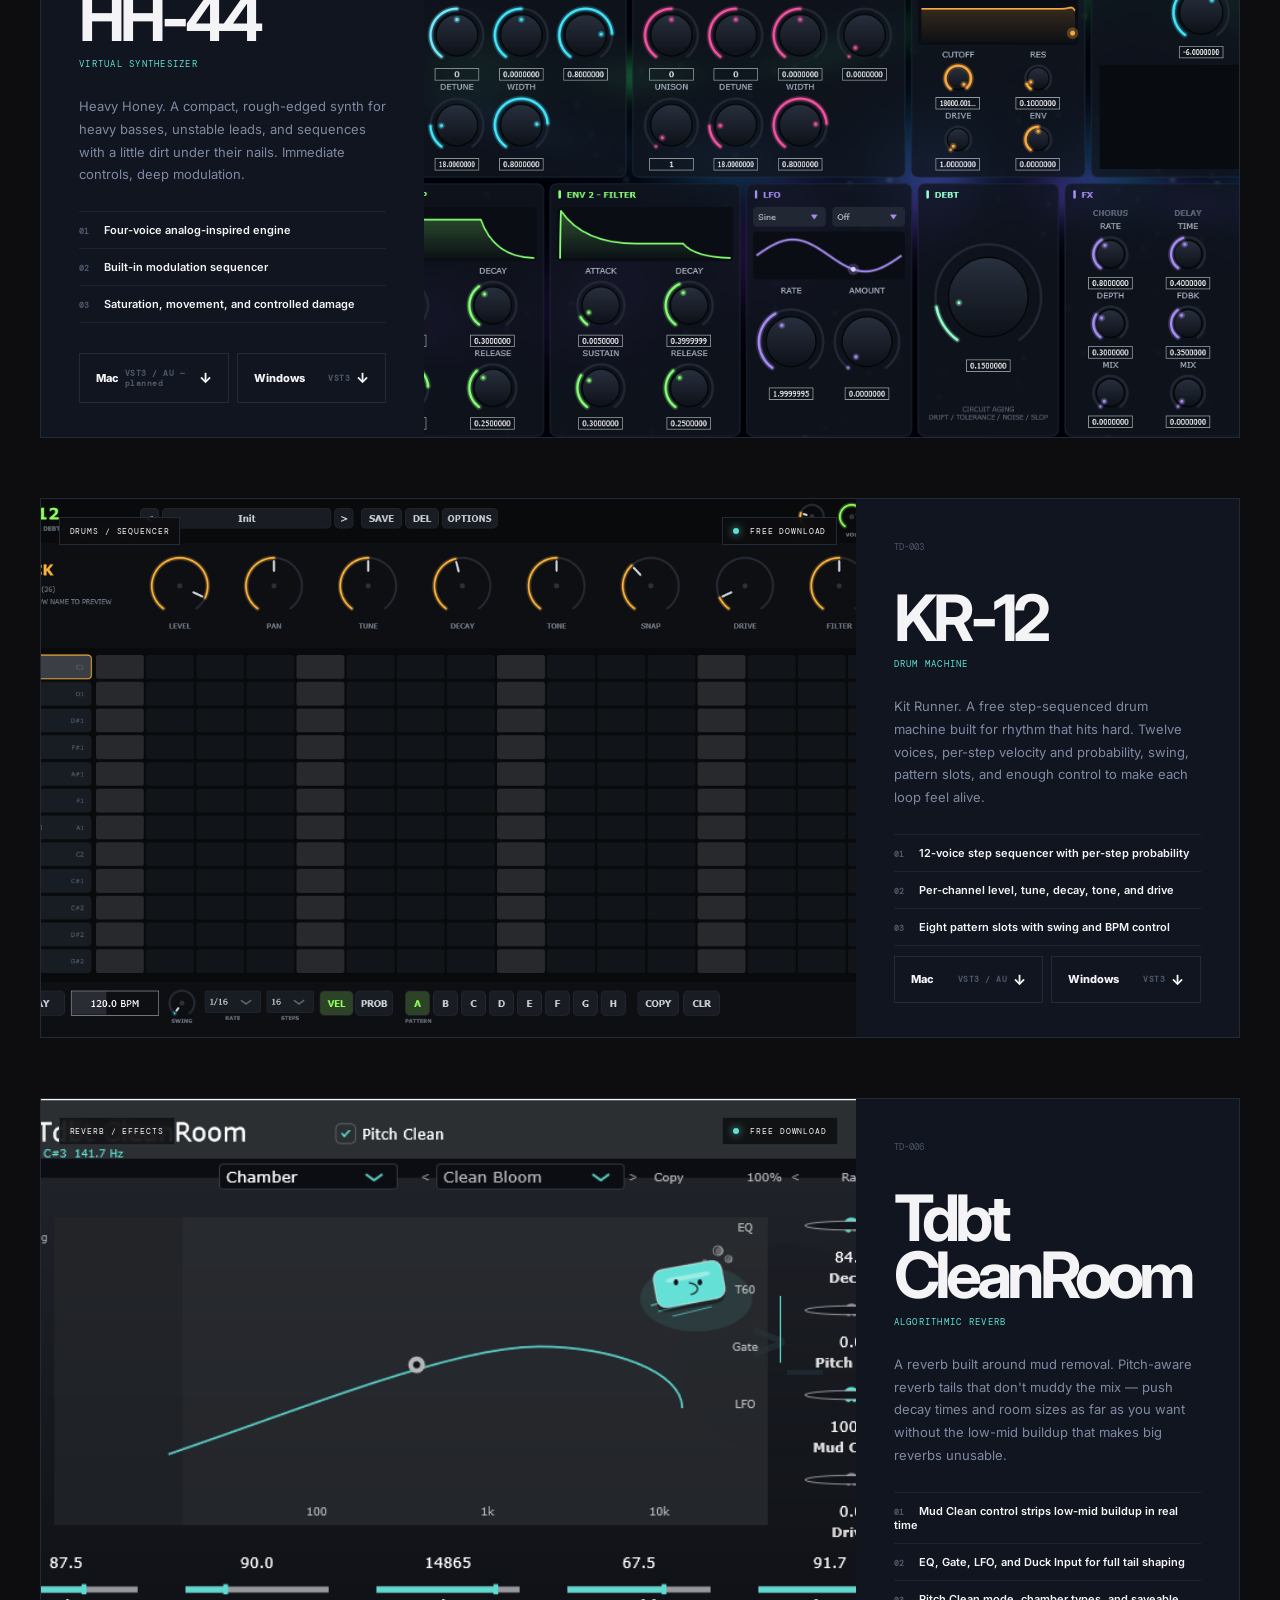
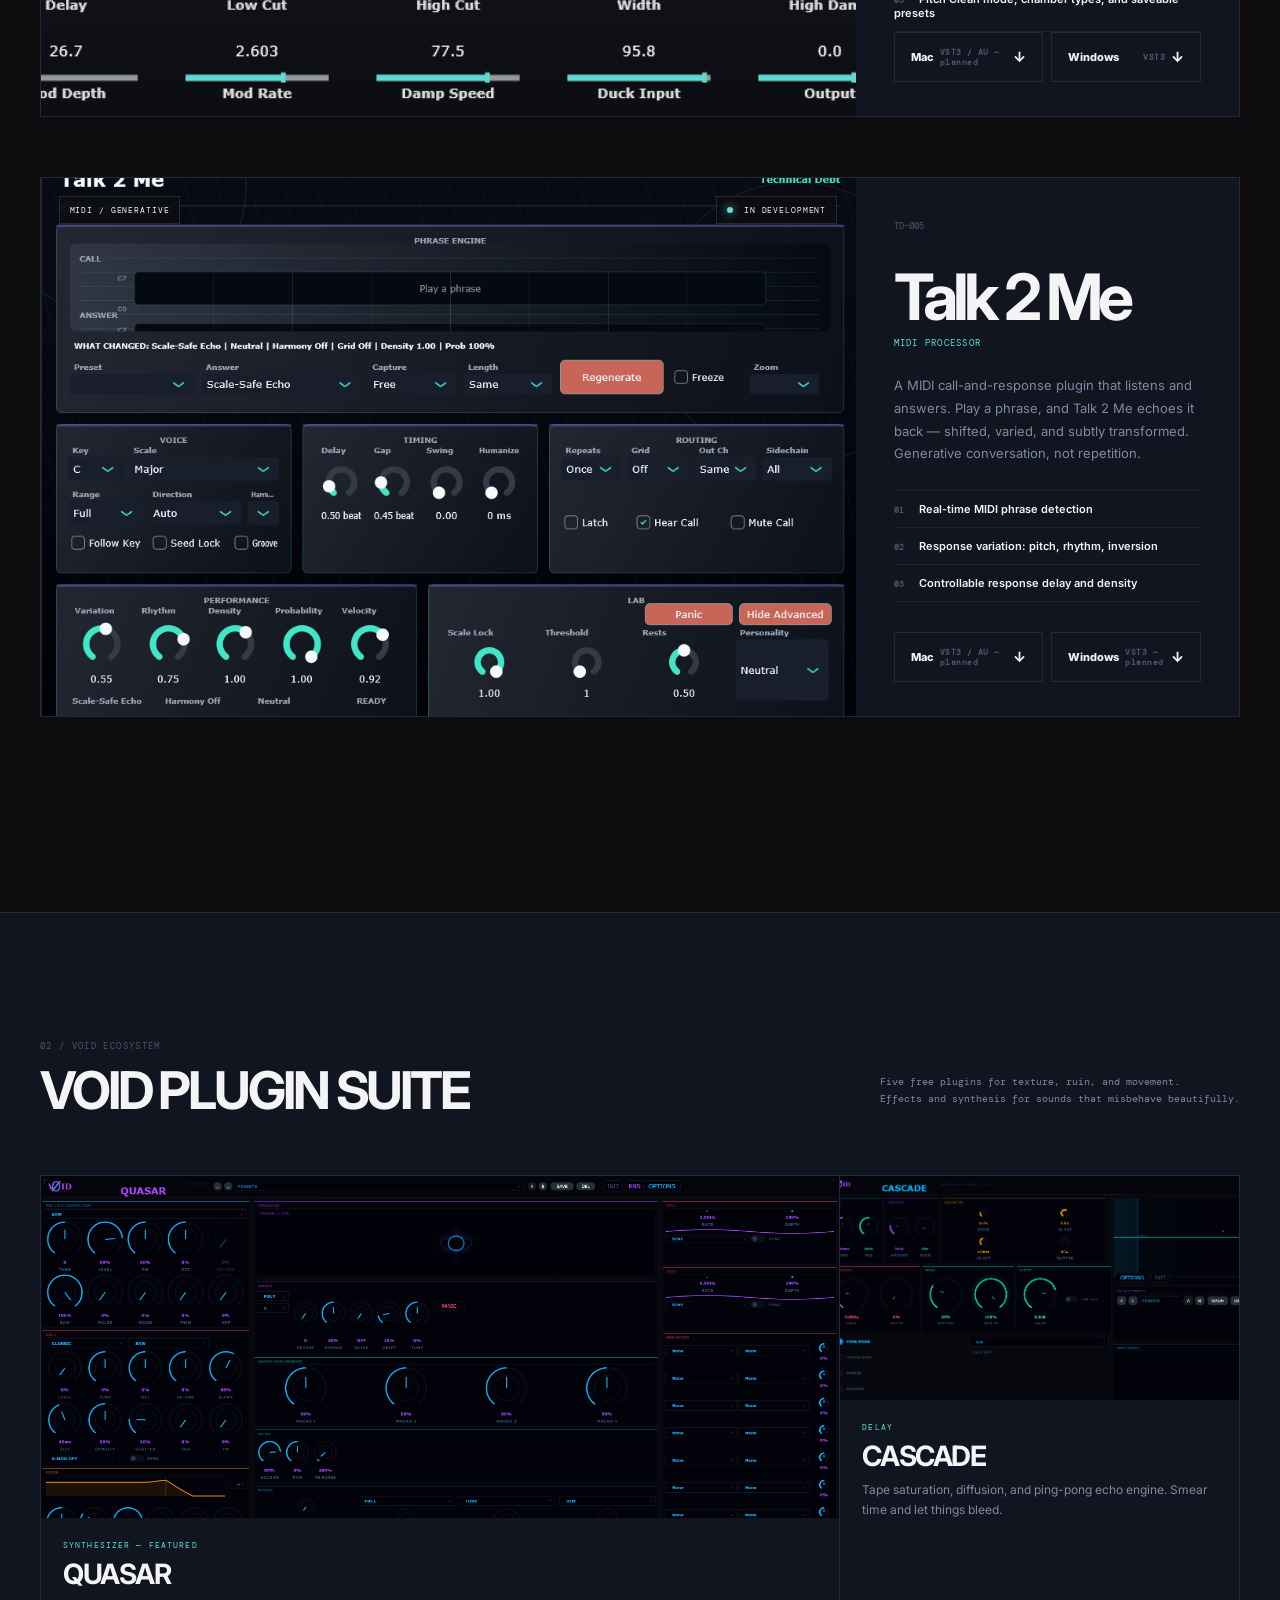
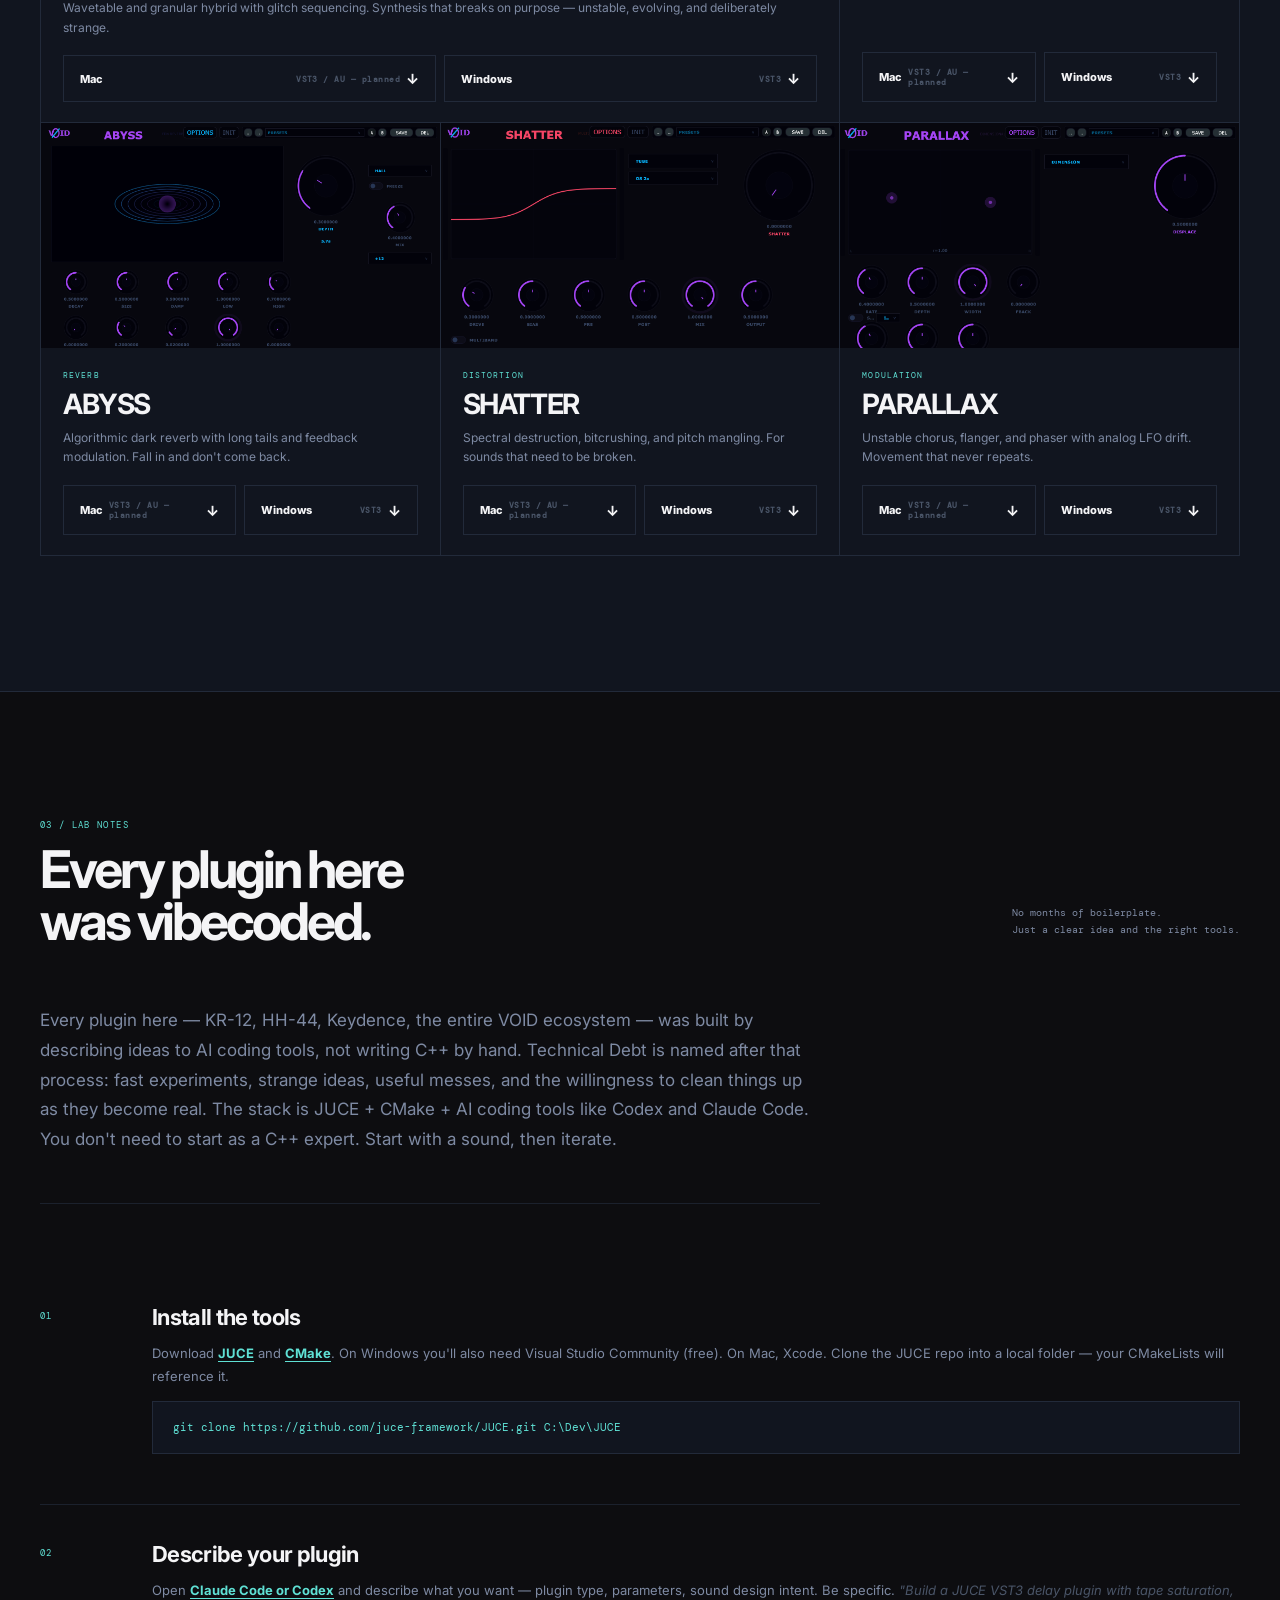
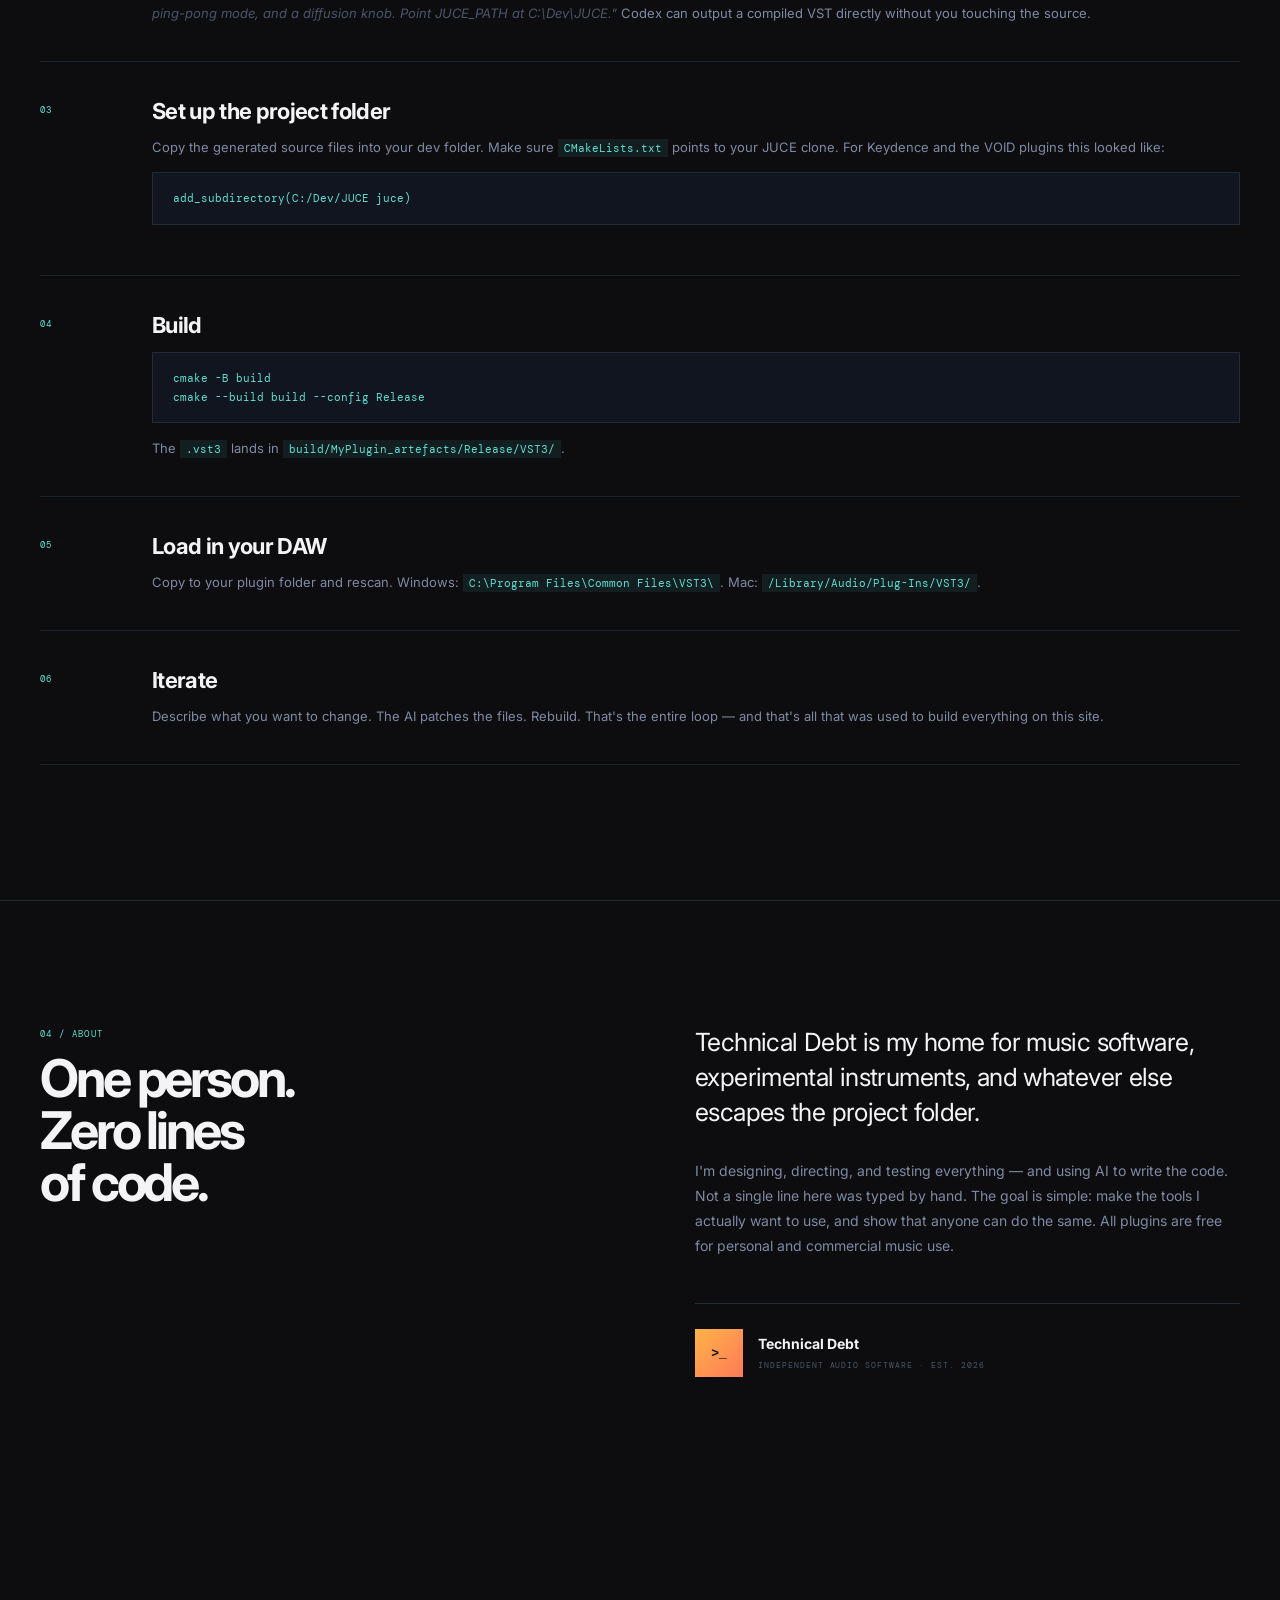
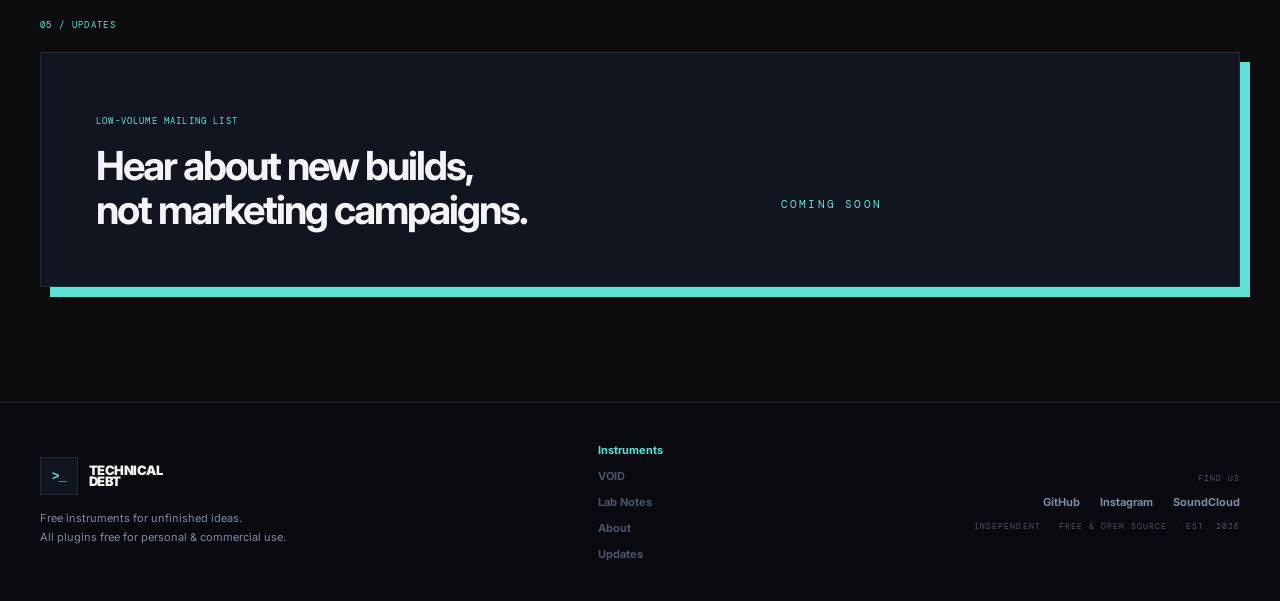
==== commit 5d1eb363: "fix: Say So zip download URL, AbletonOSC link, zip contents note" ====
--- a/index.html
+++ b/index.html
@@ -85,7 +85,7 @@
               <span class="dl-os">Mac</span><span class="dl-fmt mono">Python App — planned</span><span class="dl-arrow">&#8595;</span>
             </a>
             <a class="download-btn" href="#" data-download="Say So" data-platform="win">
-              <span class="dl-os">Windows</span><span class="dl-fmt mono">.exe</span><span class="dl-arrow">&#8595;</span>
+              <span class="dl-os">Windows</span><span class="dl-fmt mono">.zip</span><span class="dl-arrow">&#8595;</span>
             </a>
           </div>
         </div>
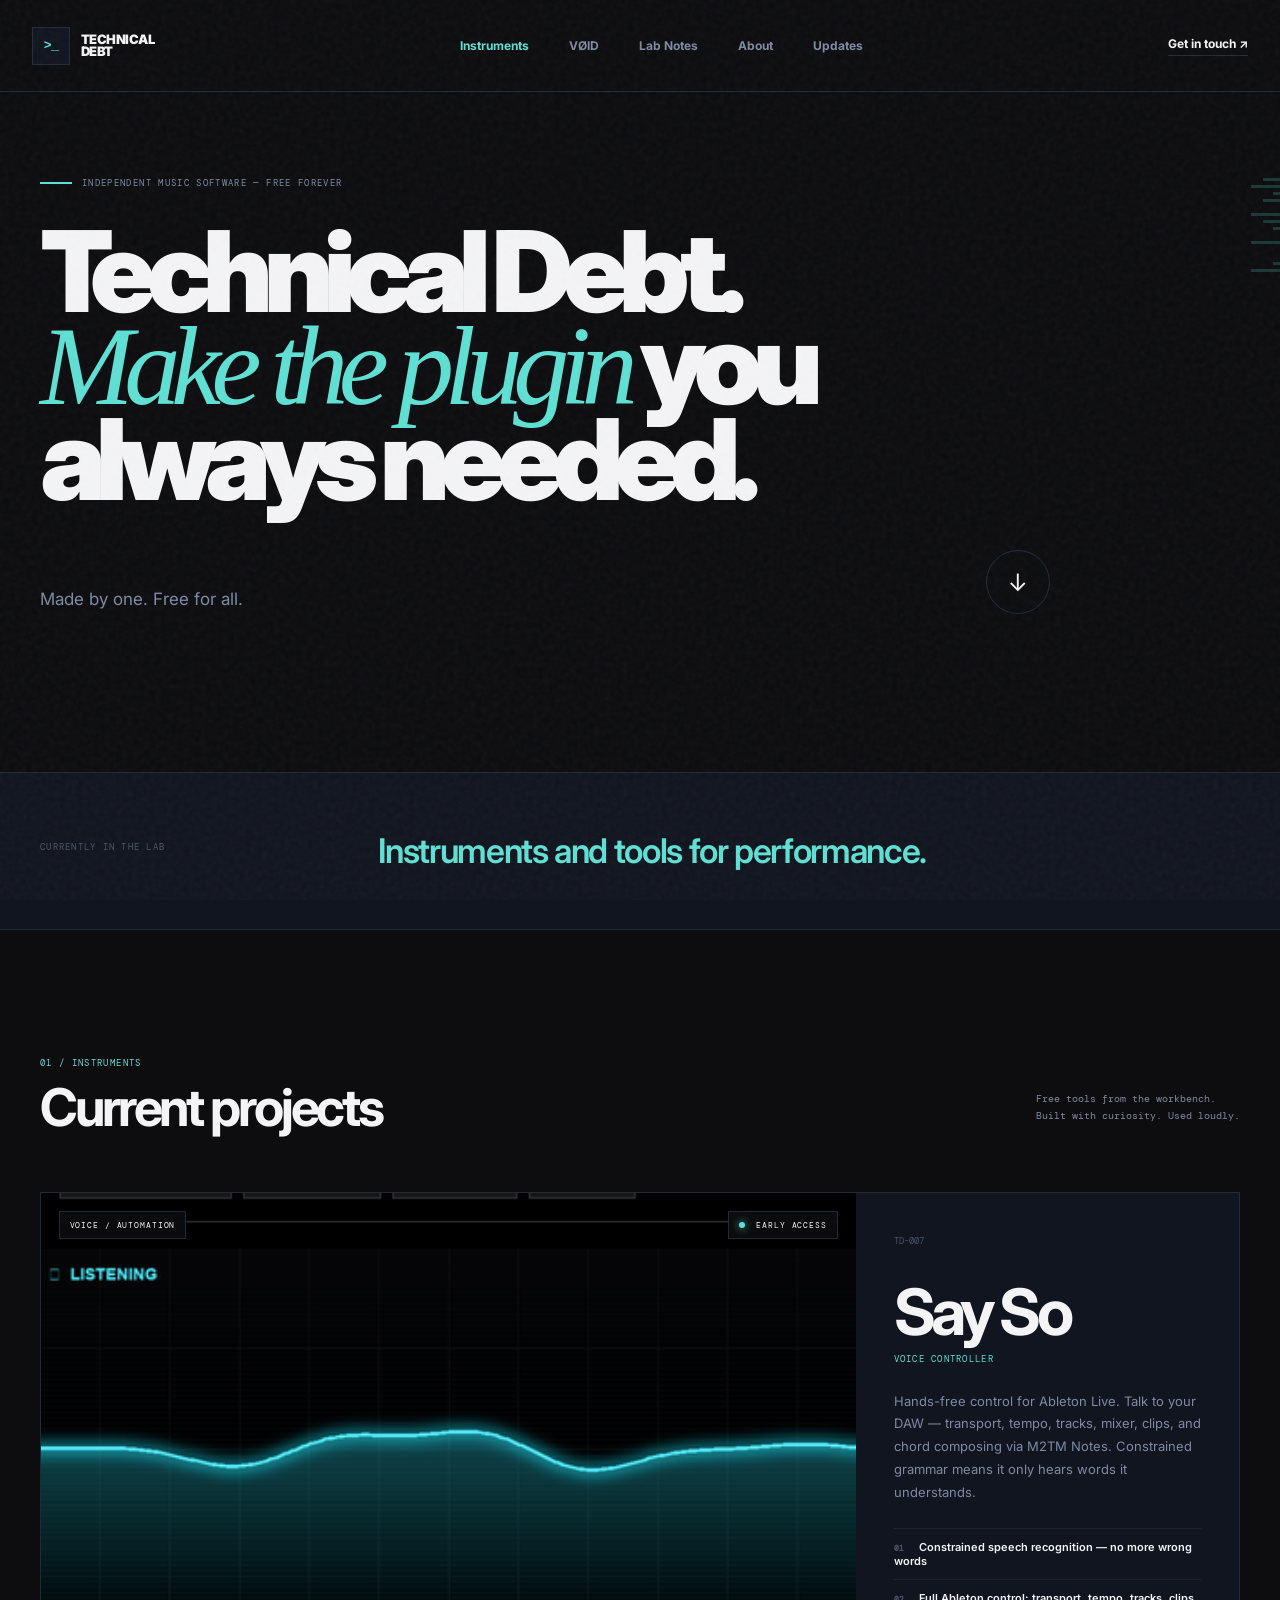
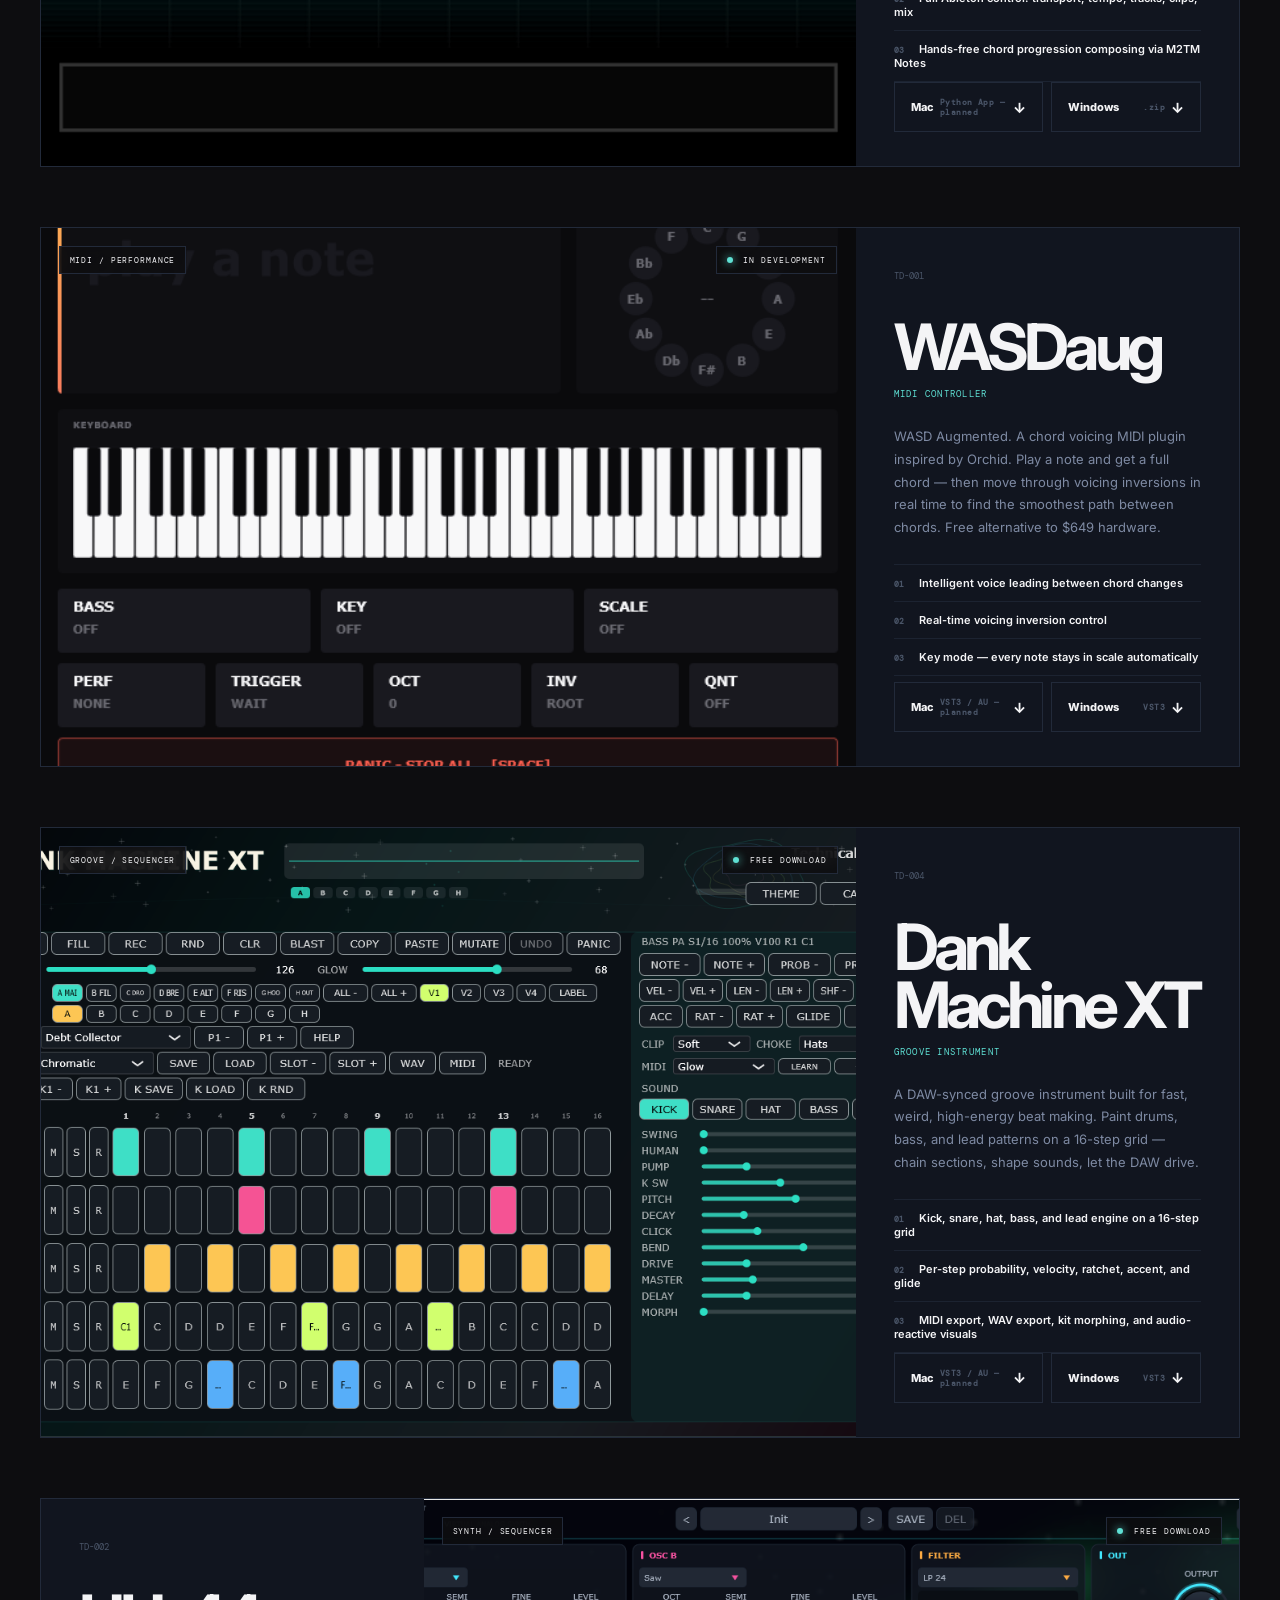
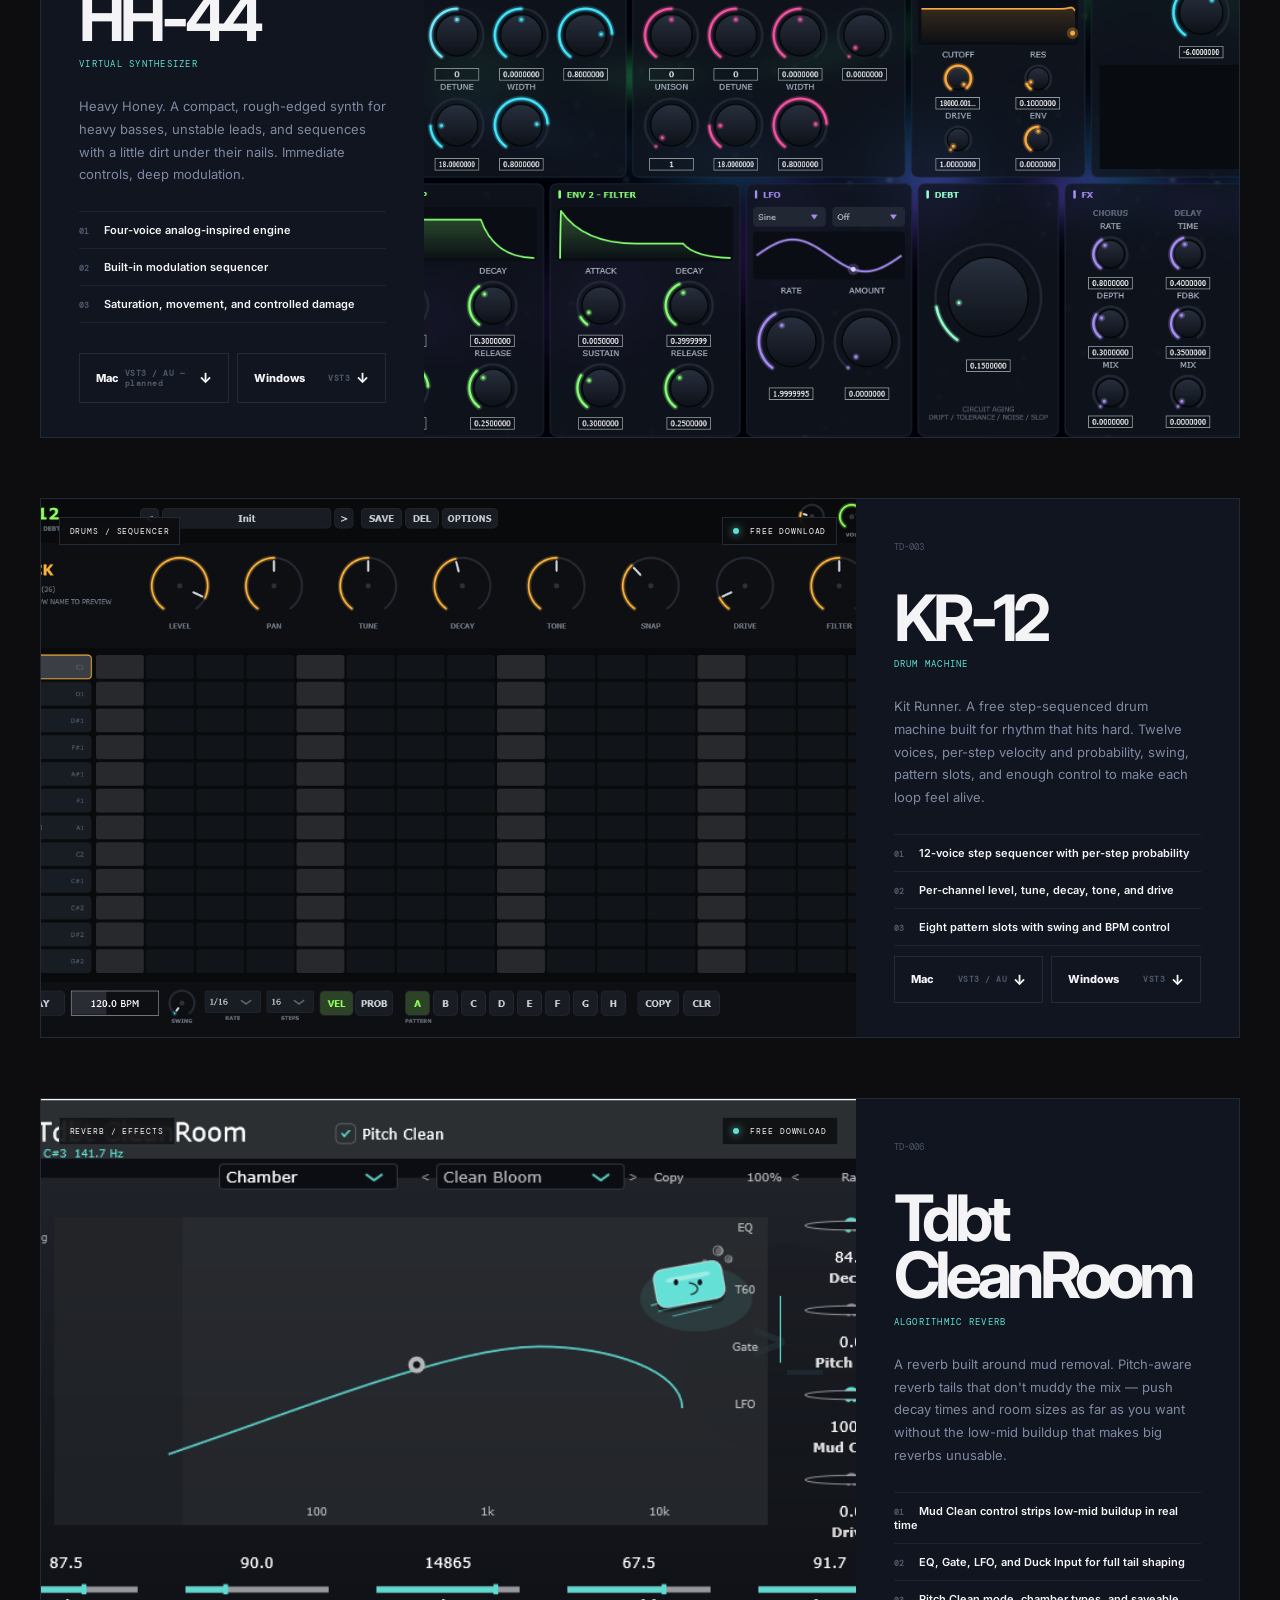
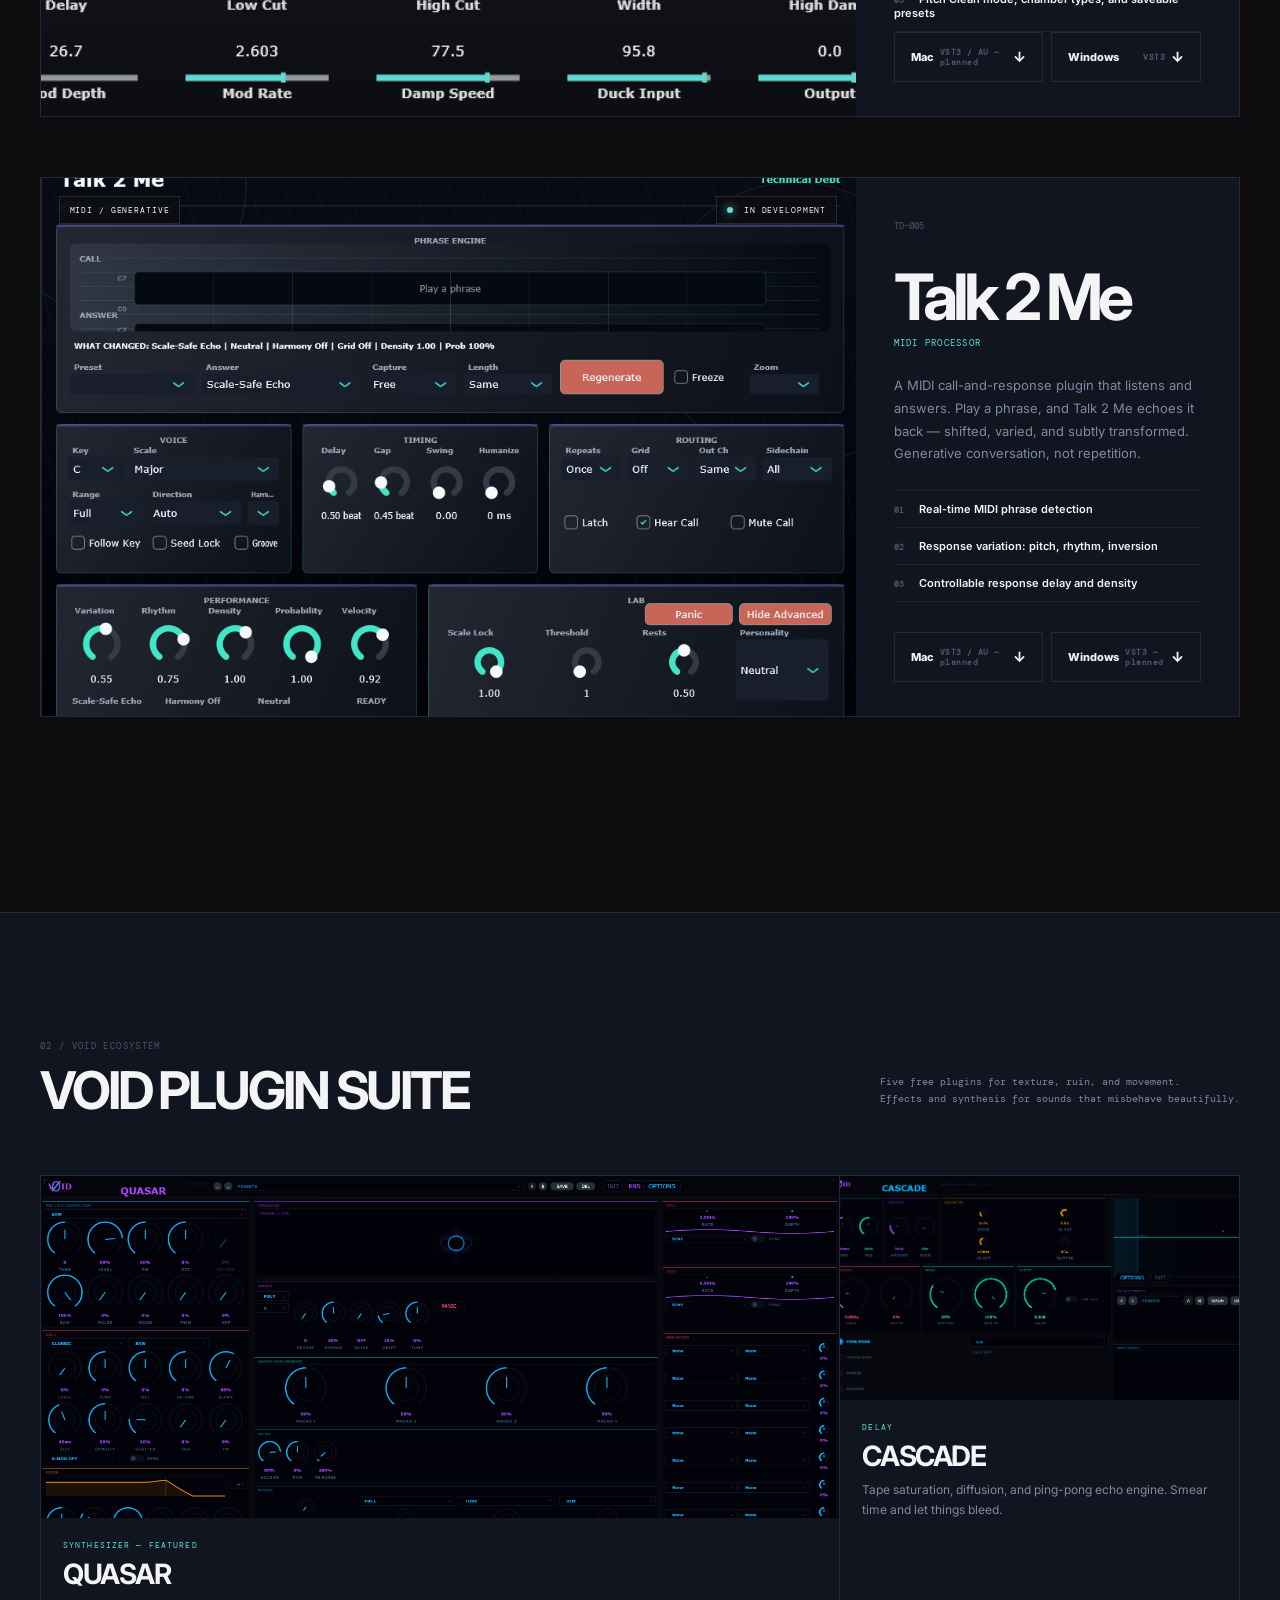
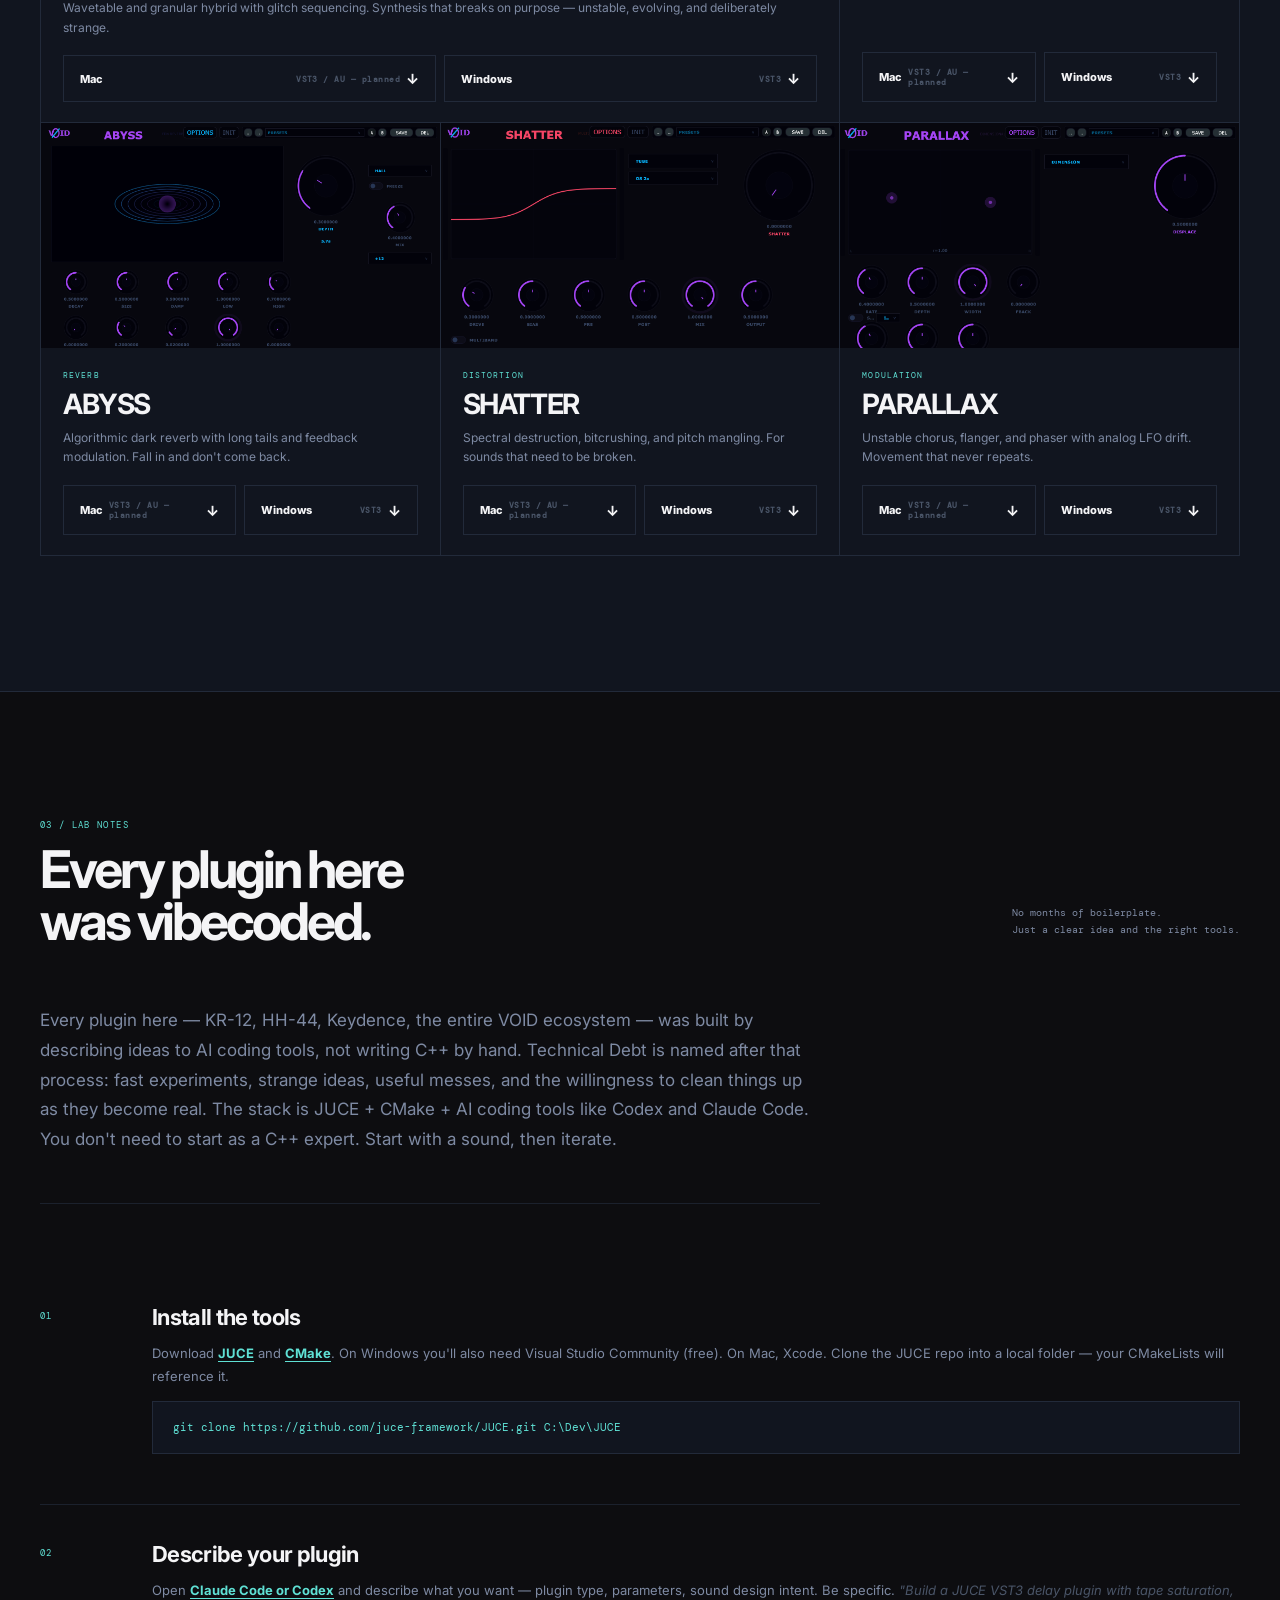
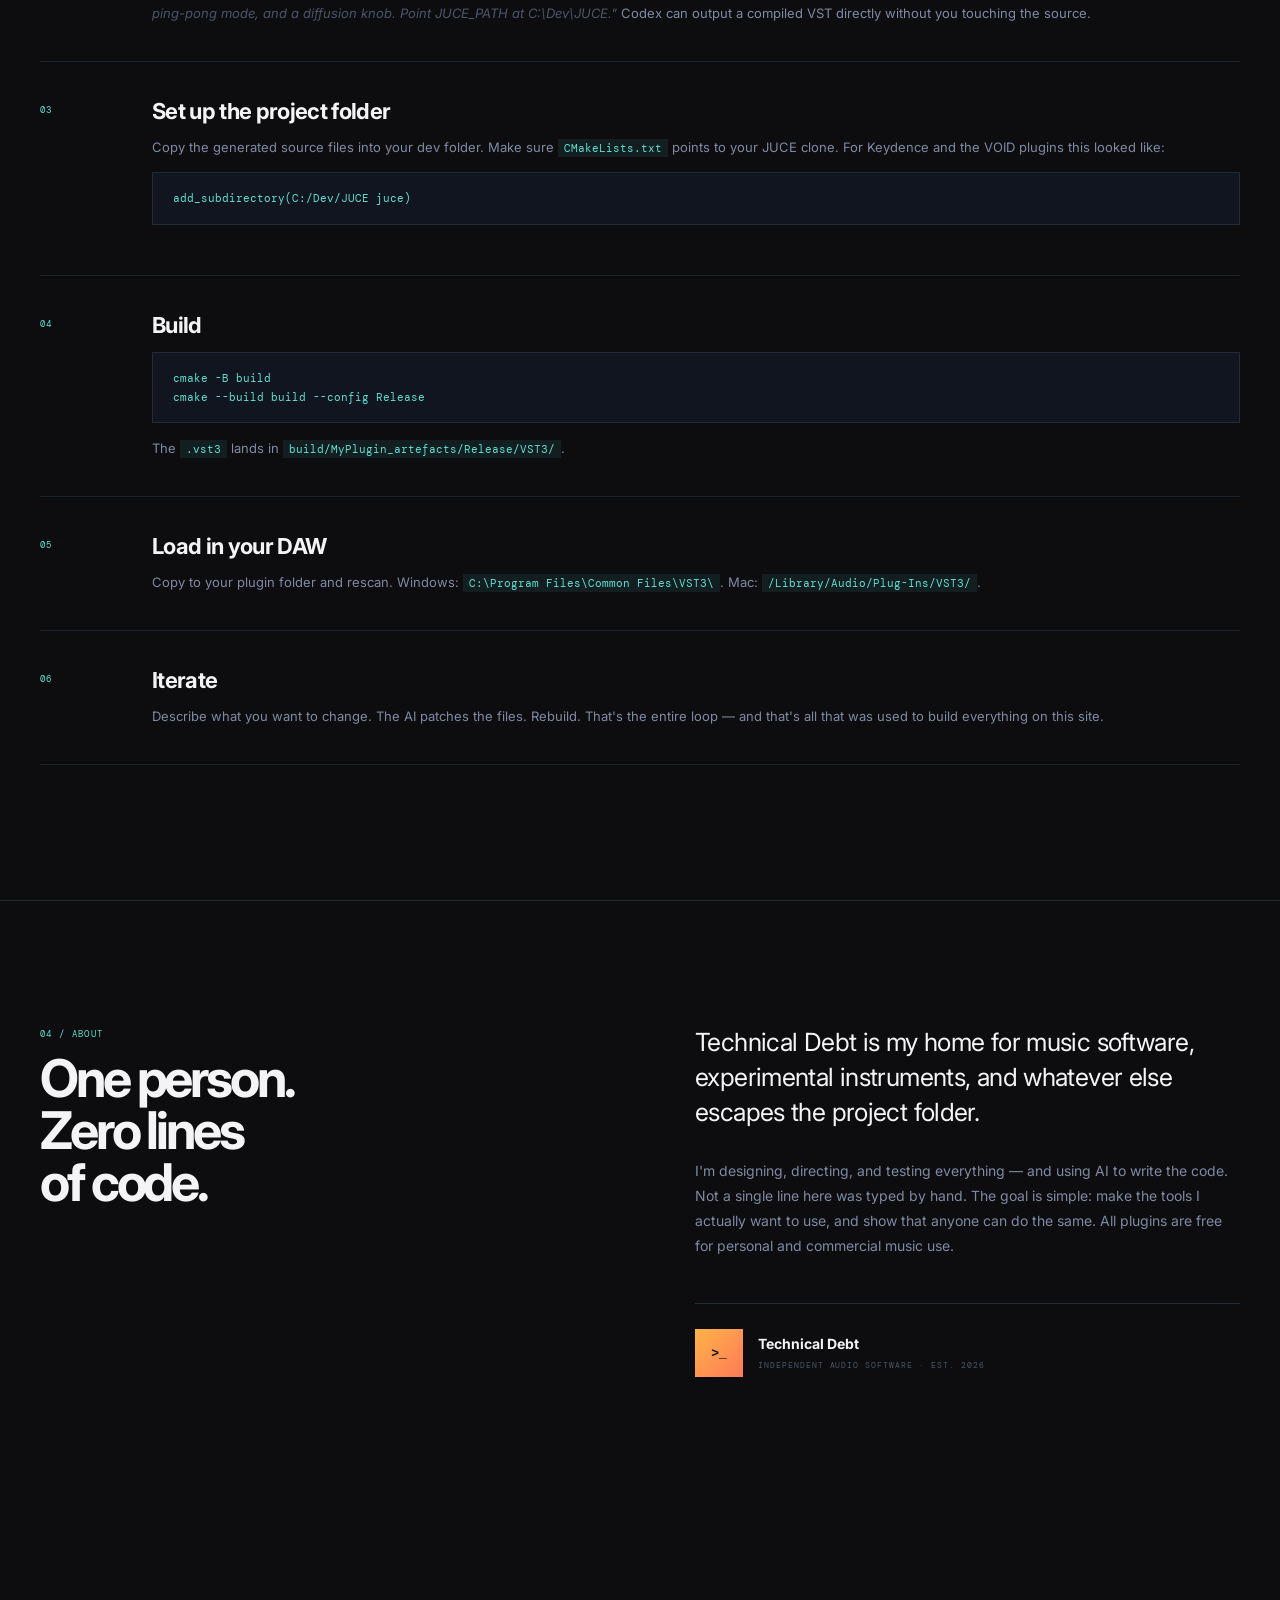
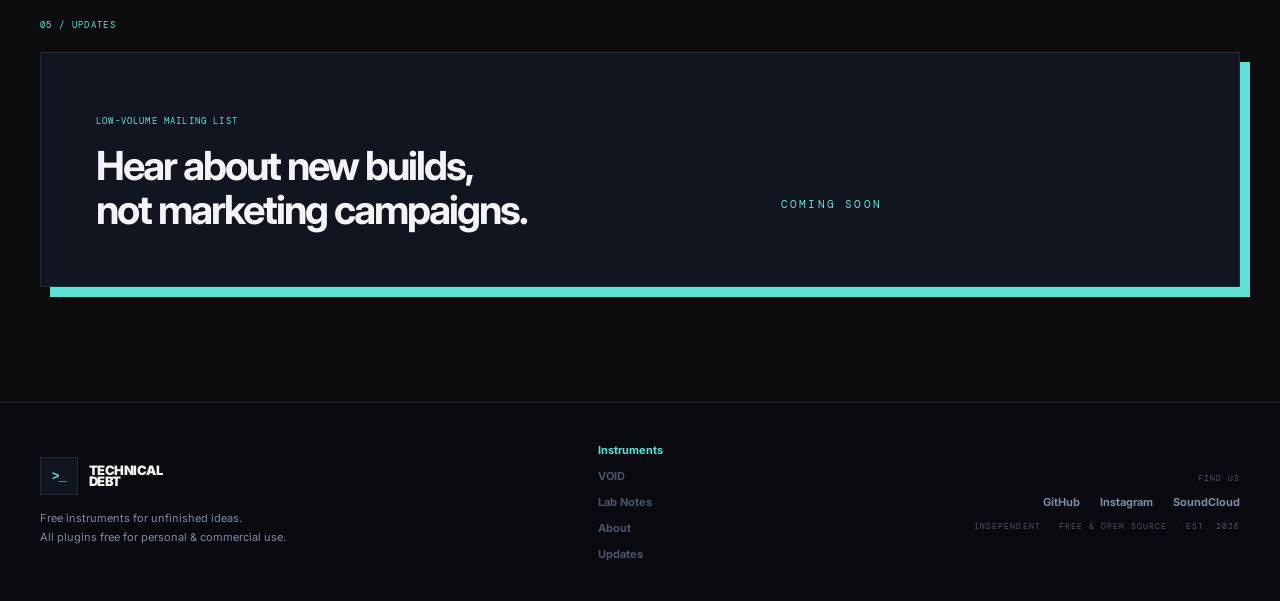
==== commit fc6c773c: "feat: WASDaug rename, Say So v1.0.0 update" ====
--- a/index.html
+++ b/index.html
@@ -91,27 +91,27 @@
         </div>
       </article>
 
-      <article class="product product-keydence" onclick="window.location='keydence.html'" style="cursor:pointer;">
-        <div class="product-image">
-          <img src="assets/keydence vst.png" alt="Keydence MIDI performance plugin interface">
+      <article class="product product-wasdaug" onclick="window.location='keydence.html'" style="cursor:pointer;">
+        <div class="product-image">
+          <img src="assets/WASDaug.png" alt="WASDaug MIDI performance plugin interface">
           <span class="corner-label mono">MIDI / PERFORMANCE</span>
           <span class="status mono"><i></i> IN DEVELOPMENT</span>
         </div>
         <div class="product-copy">
           <div class="product-number mono">TD-001</div>
-          <h3>Keydence</h3>
+          <h3>WASDaug</h3>
           <p class="product-type">MIDI CONTROLLER</p>
-          <p class="description">A chord voicing MIDI plugin inspired by Orchid. Play a note and get a full chord — then move through voicing inversions in real time to find the smoothest path between chords. Free alternative to $649 hardware.</p>
+          <p class="description">WASD Augmented. A chord voicing MIDI plugin inspired by Orchid. Play a note and get a full chord — then move through voicing inversions in real time to find the smoothest path between chords. Free alternative to $649 hardware.</p>
           <ul>
             <li><span>01</span> Intelligent voice leading between chord changes</li>
-            <li><span>02</span> Real-time voicing inversion control</span></li>
+            <li><span>02</span> Real-time voicing inversion control</li>
             <li><span>03</span> Key mode — every note stays in scale automatically</li>
           </ul>
           <div class="download-group">
-            <a class="download-btn" href="#" data-download="Keydence" data-platform="mac">
+            <a class="download-btn" href="#" data-download="WASDaug" data-platform="mac">
               <span class="dl-os">Mac</span><span class="dl-fmt mono">VST3 / AU — planned</span><span class="dl-arrow">&#8595;</span>
             </a>
-            <a class="download-btn" href="#" data-download="Keydence" data-platform="win">
+            <a class="download-btn" href="#" data-download="WASDaug" data-platform="win">
               <span class="dl-os">Windows</span><span class="dl-fmt mono">VST3</span><span class="dl-arrow">&#8595;</span>
             </a>
           </div>
